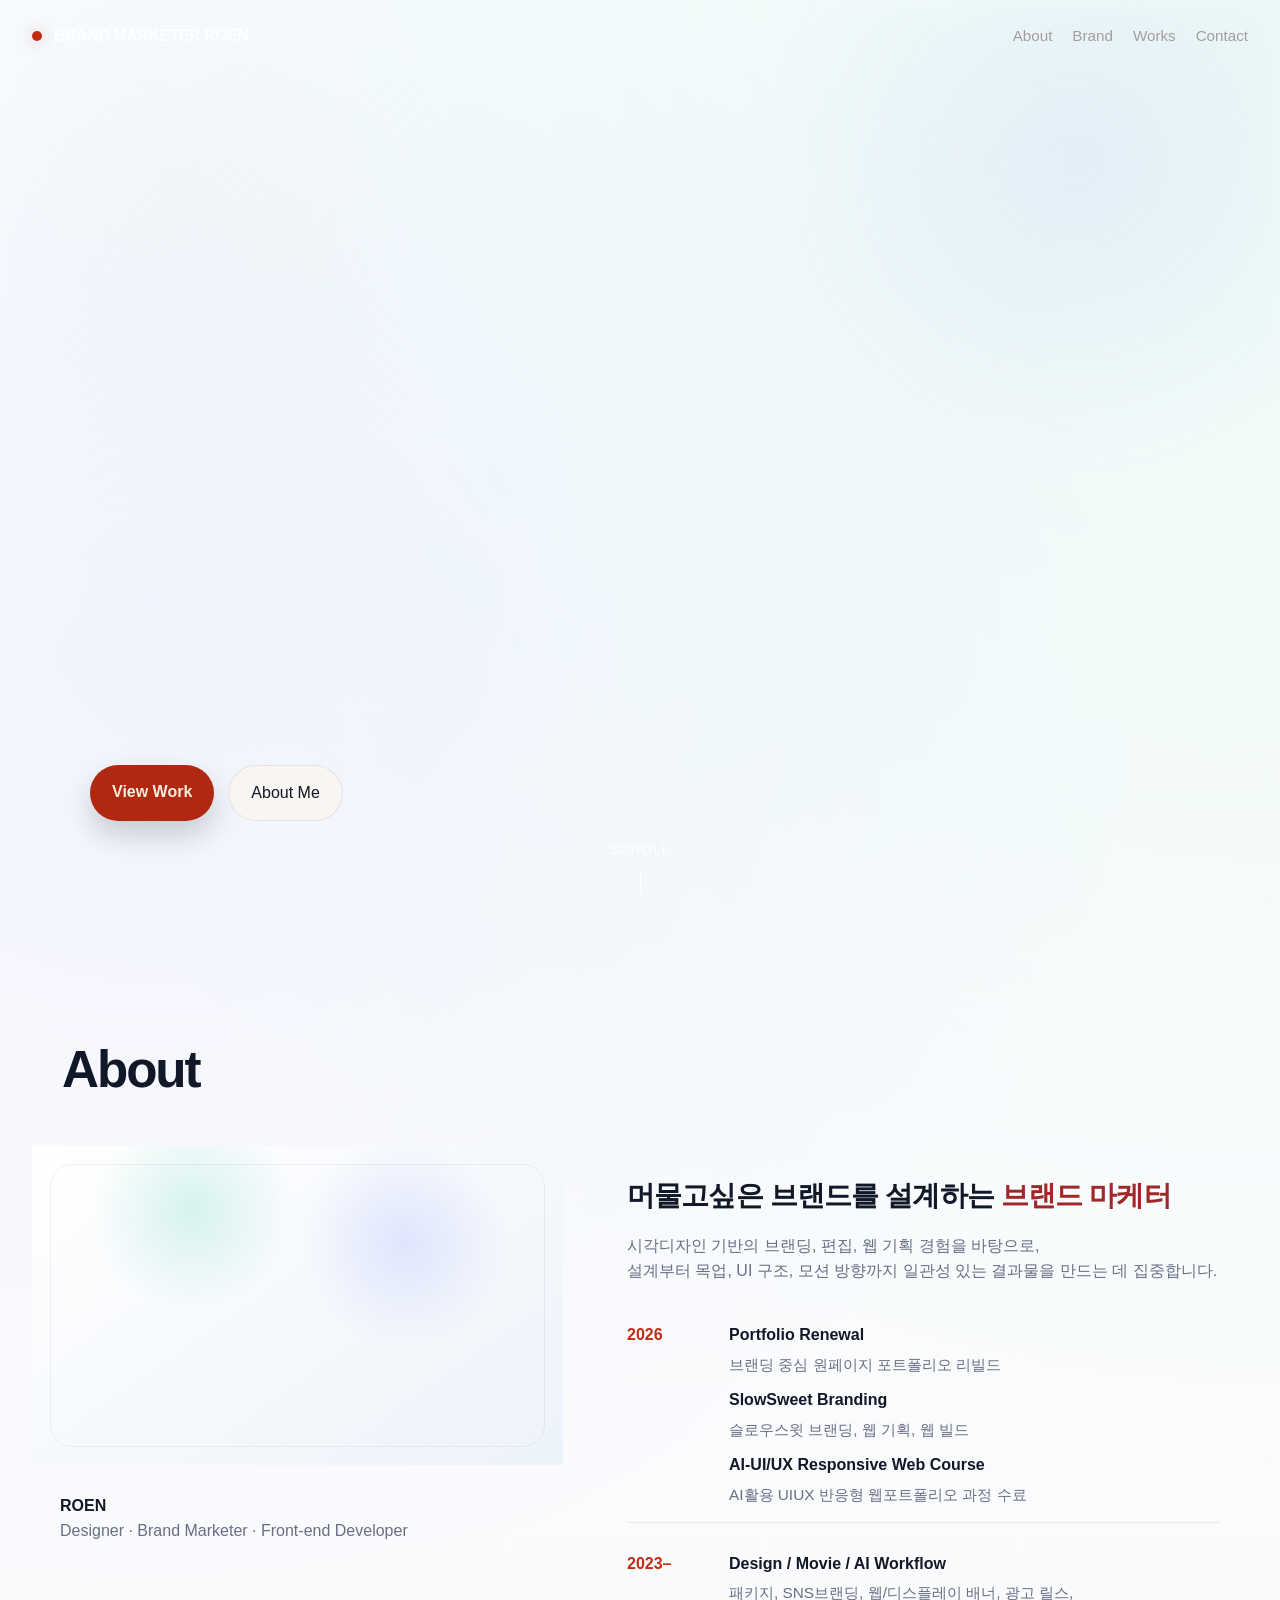
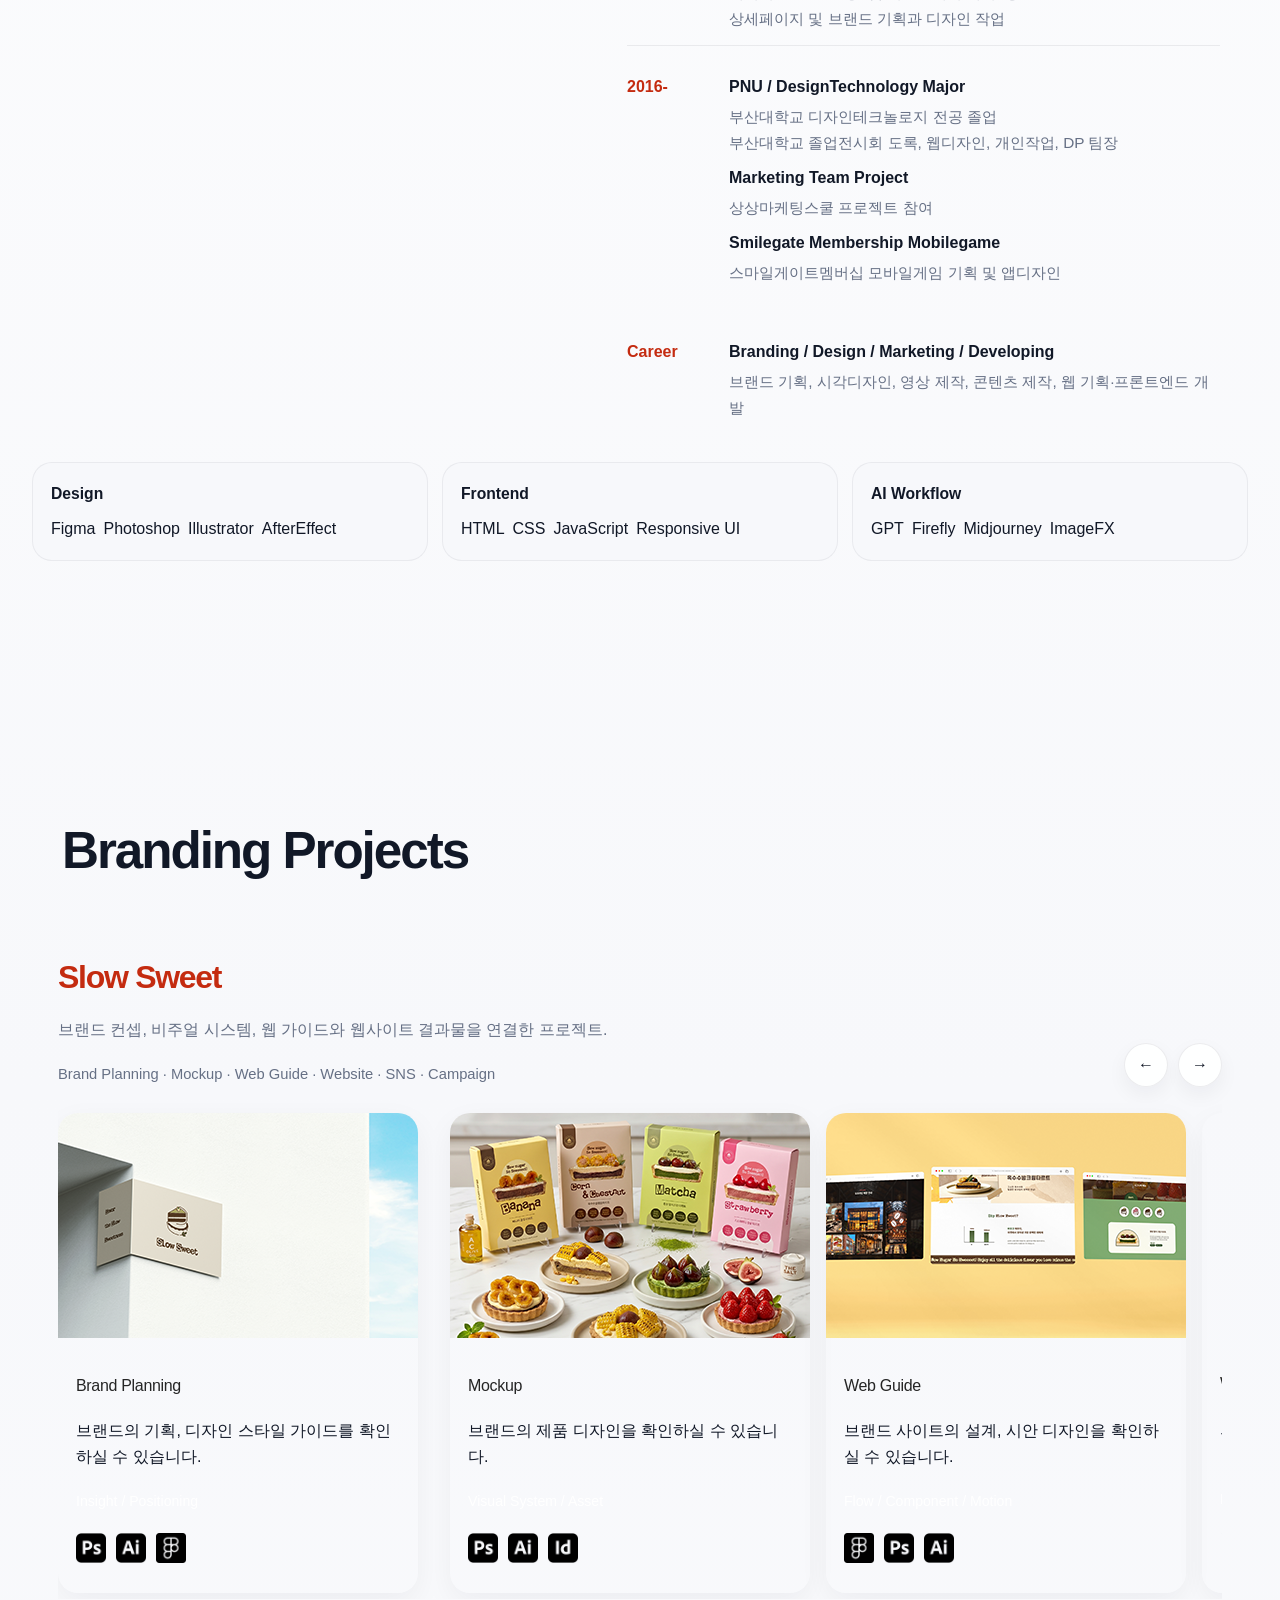
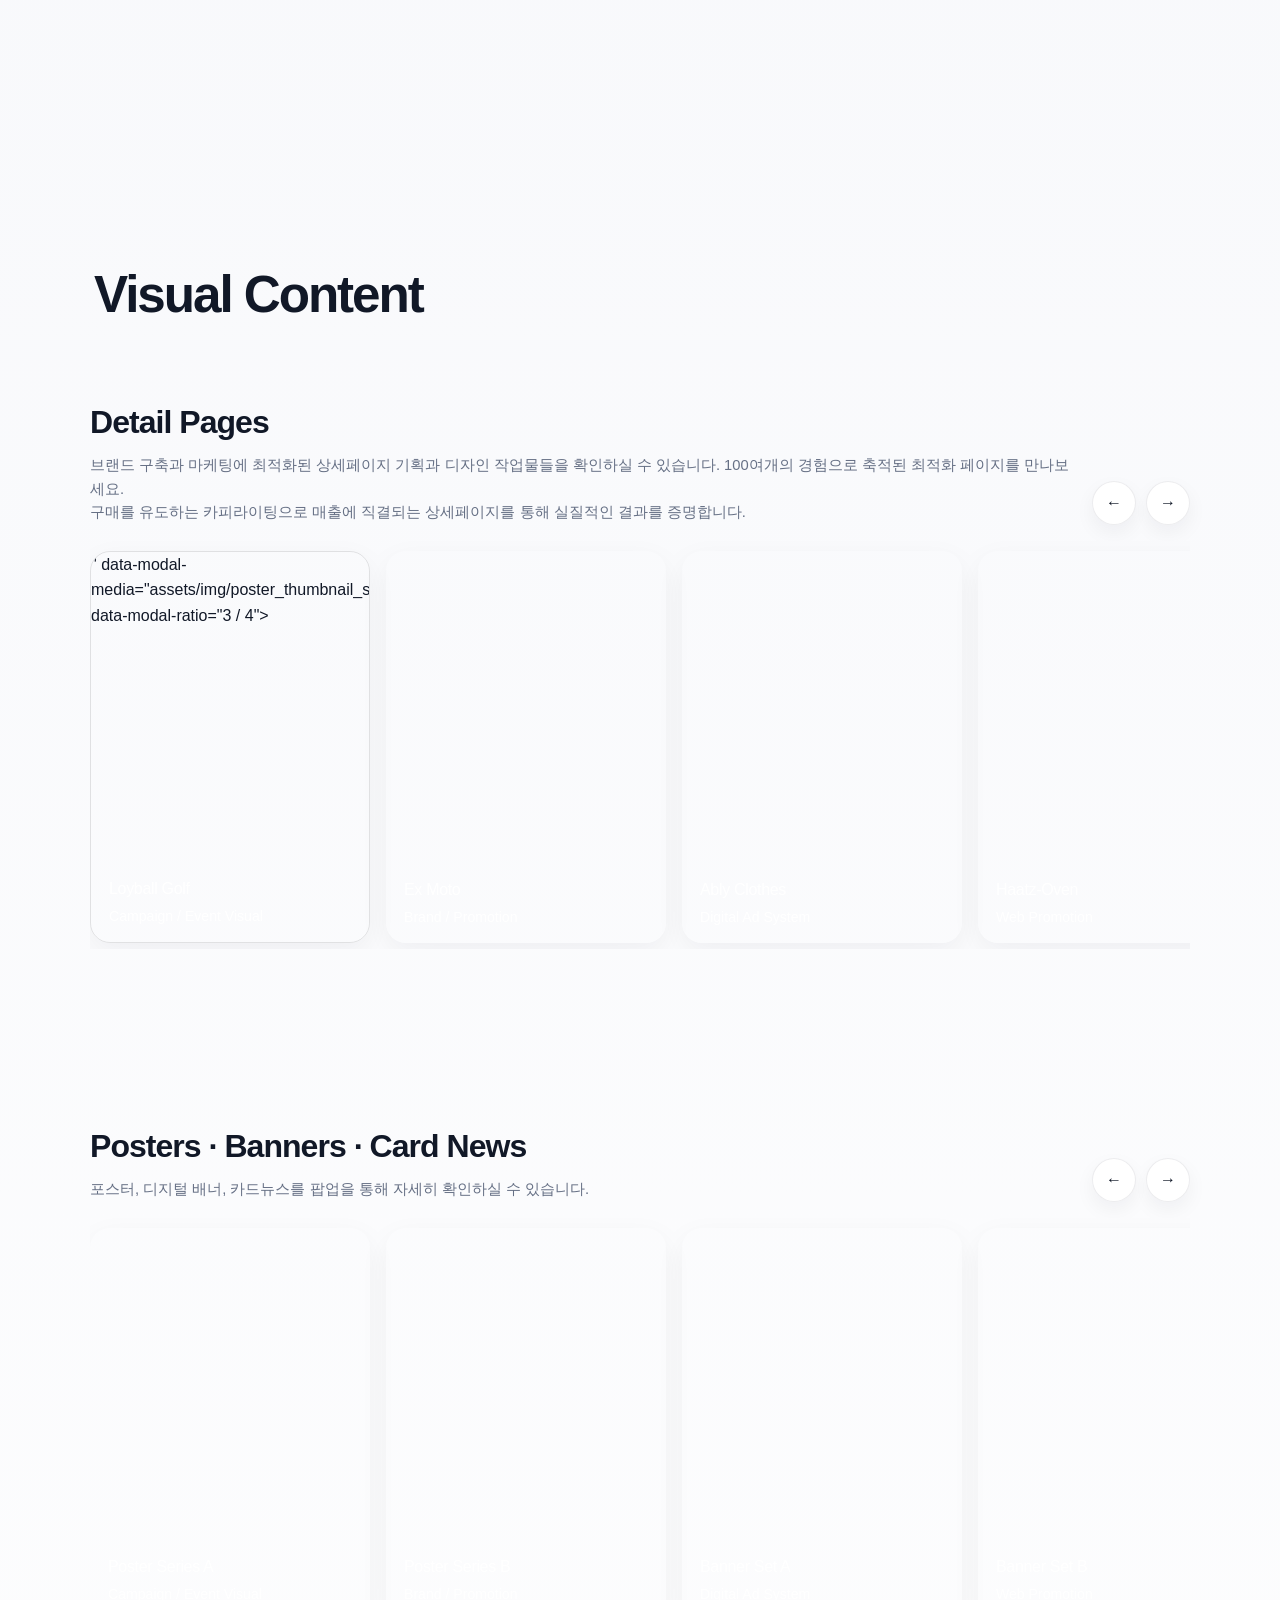
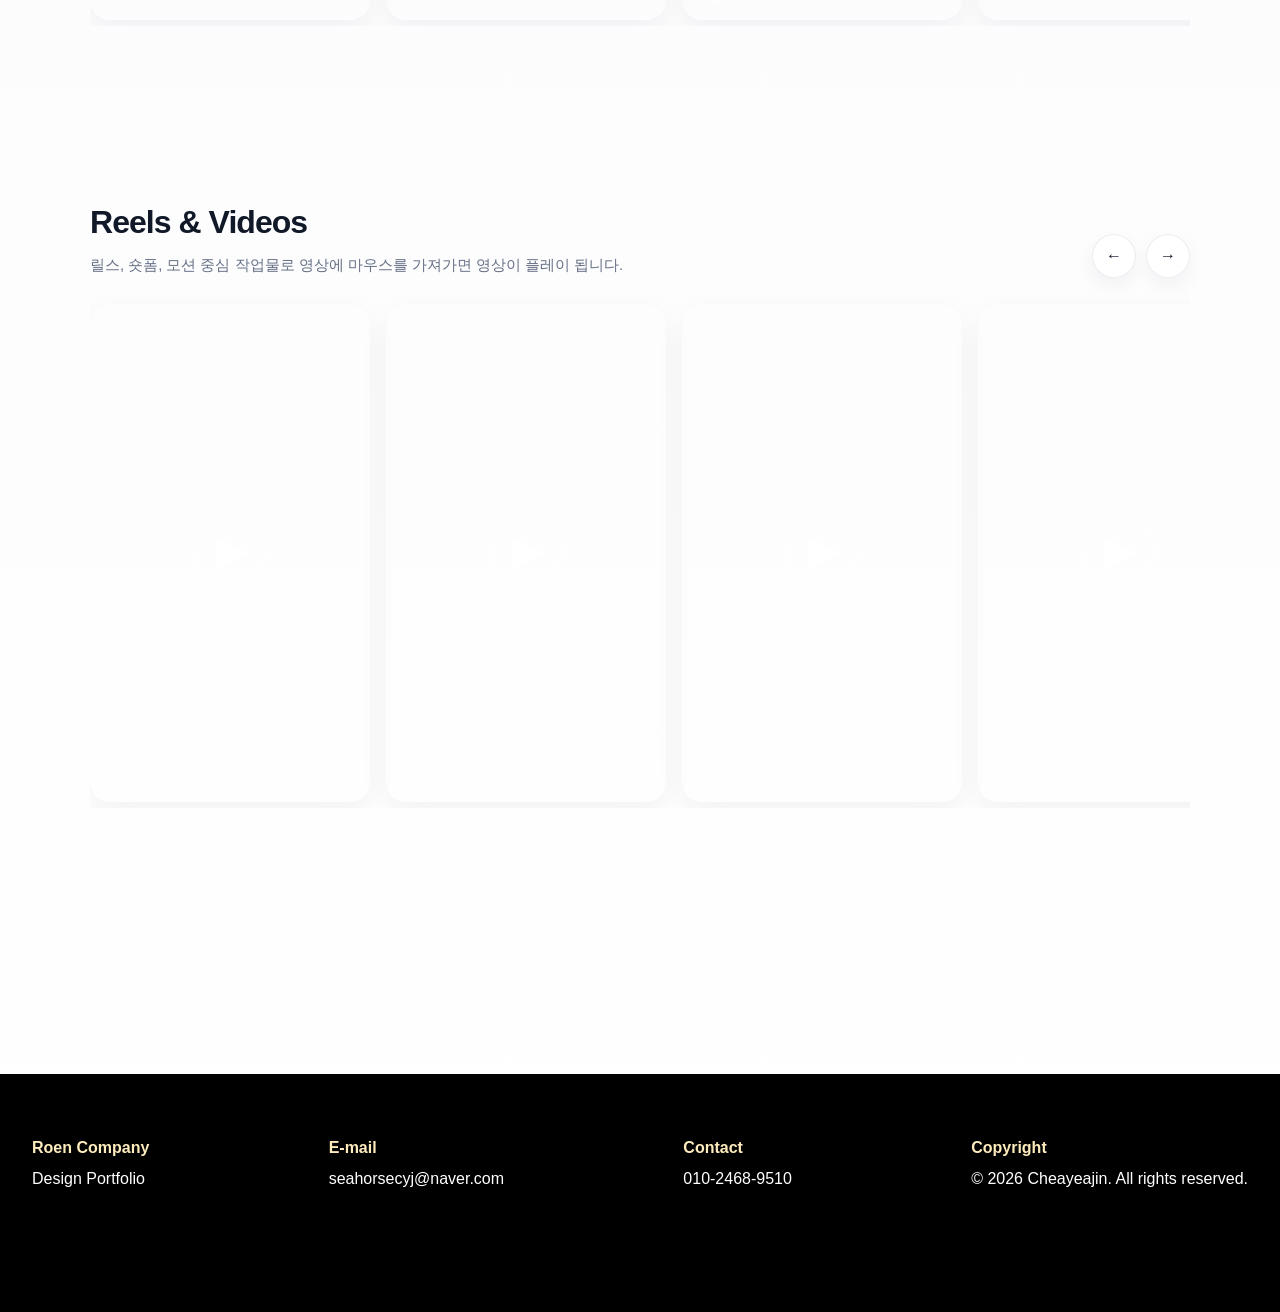
==== index.html @ f08c2832 "2" ====
<!DOCTYPE html>
<html lang="ko">

<head>
  <meta charset="UTF-8" />
  <meta name="viewport" content="width=device-width, initial-scale=1.0" />
  <title>Portfolio</title>
  <link rel="shortcut icon" href="assets/img/favicon.svg" type="image/x-icon">
  <link rel="stylesheet" href="assets/css/style.css">


</head>

<body>
  <header class="site-header" id="siteHeader">
    <nav class="nav">
      <a href="#hero" class="brand">BRAND MARKETER ROEN</a>
      <div class="nav-links">
        <a href="#about">About</a>
        <a href="#branding">Brand</a>
        <a href="#works">Works</a>
        <a href="#contact">Contact</a>
      </div>
    </nav>
  </header>

  <main>
    <section class="hero" id="hero">
      <video class="hero-video" autoplay muted loop playsinline preload="metadata">
        <source src="assets/video/Main_movie1.mp4 " type="video/mp4" />
      </video>
      <div class="hero-inner">
        <div class="hero-actions">
          <a class="btn btn-primary" href="#branding">View Work</a>
          <a class="btn btn-secondary" href="#about">About Me</a>
        </div>
      </div>

      <div class="scroll-indicator">Scroll</div>
    </section>

    <section class="section" id="about">
      <div class="container">
        <div class="section-head reveal reveal-scale">
          <div>
            <!-- <span class="eyebrow">이력과 기능을 함께 보여주는 소개 섹션</span> -->
            <h2>About</h2>
          </div>
          <!-- <p>
            단순한 자기소개가 아니라, 경력·작업 방향·도구 역량을 동시에 보여줄 수 있도록 설계한 영역입니다.
          </p> -->
        </div>

        <div class="about-grid">
          <article class="card profile-card reveal reveal-left">
            <div class="profile-media" style="background:
                radial-gradient(circle at 30% 20%, rgba(50,199,161,0.18), transparent 22%),
                radial-gradient(circle at 70% 30%, rgba(123,140,255,0.18), transparent 24%),
                linear-gradient(145deg, #ffffff 0%, #edf3fa 100%);
                position: relative; overflow: hidden;">
              <div style="position:absolute; inset:18px; border:1px solid rgba(17,24,39,0.06); border-radius:22px;">
                <video class="thumb-video" autoplay loop muted playsinline preload="metadata">
                  <source src="assets/video/profile.mp4" type="video/mp4" />
                </video>
              </div>
            </div>
            <div class="profile-body">
              <strong>ROEN</strong><br />
              <span style="color: var(--text-muted);">Designer · Brand Marketer · Front-end Developer</span>
            </div>
          </article>

          <article class="card about-body reveal reveal-right">
            <h3>머물고싶은 브랜드를 설계하는 <span class="red"> 브랜드 마케터</span></h3>
            <p>
              시각디자인 기반의 브랜딩, 편집, 웹 기획 경험을 바탕으로,<br>
              설계부터 목업, UI 구조, 모션 방향까지 일관성 있는 결과물을 만드는 데 집중합니다.
            </p>

            <div class="timeline">
              <div class="timeline-item">
                <div class="timeline-year">2026</div>
                <div class="timeline-role">
                  <strong>Portfolio Renewal</strong>
                  <span>브랜딩 중심 원페이지 포트폴리오 리빌드</span>
                  <div class="timeline-role1">
                    <strong>SlowSweet Branding</strong>
                    <span>슬로우스윗 브랜딩, 웹 기획, 웹 빌드</span>
                  </div>
                  <div class="timeline-role1">
                    <strong>AI-UI/UX Responsive Web Course</strong>
                    <span>AI활용 UIUX 반응형 웹포트폴리오 과정 수료</span>
                  </div>
                </div>

              </div>
              <div class="timeline-item">
                <div class="timeline-year">2023–</div>
                <div class="timeline-role">
                  <strong>Design / Movie / AI Workflow</strong>
                  <span>패키지, SNS브랜딩, 웹/디스플레이 배너, 광고 릴스,<br> 상세페이지 및 브랜드 기획과 디자인 작업</span>
                </div>
              </div>
              <div class="timeline-item">
                <div class="timeline-year">2016-</div>
                <div class="timeline-role">
                  <strong>PNU / DesignTechnology Major </strong>
                  <span>
                    부산대학교 디자인테크놀로지 전공 졸업<br>
                    부산대학교 졸업전시회 도록, 웹디자인, 개인작업, DP 팀장
                  </span>
                  <div class="timeline-role1">
                    <strong>Marketing Team Project</strong>
                    <span>상상마케팅스쿨 프로젝트 참여</span>
                  </div>
                  <div class="timeline-role1">
                    <strong>Smilegate Membership Mobilegame</strong>
                    <span>스마일게이트멤버십 모바일게임 기획 및 앱디자인</span>
                  </div>
                </div>
              </div>

            </div>
            <div class="timeline-item">
              <div class="timeline-year">Career</div>
              <div class="timeline-role">
                <strong>Branding / Design / Marketing / Developing</strong>
                <span>브랜드 기획, 시각디자인, 영상 제작, 콘텐츠 제작, 웹 기획·프론트엔드 개발 </span>
              </div>
            </div>
        </div>

        <div class="skills">
          <section class="skill-group">
            <h4>Design</h4>
            <div class="skill-tags">
              <span class="tag">Figma</span>
              <span class="tag">Photoshop</span>
              <span class="tag">Illustrator</span>
              <span class="tag">AfterEffect</span>
            </div>
          </section>
          <section class="skill-group">
            <h4>Frontend</h4>
            <div class="skill-tags">
              <span class="tag">HTML</span>
              <span class="tag">CSS</span>
              <span class="tag">JavaScript</span>
              <span class="tag">Responsive UI</span>
            </div>
          </section>
          <section class="skill-group">
            <h4>AI Workflow</h4>
            <div class="skill-tags">
              <span class="tag">GPT</span>
              <span class="tag">Firefly</span>
              <span class="tag">Midjourney</span>
              <span class="tag">ImageFX</span>
            </div>
          </section>
        </div>
        </article>
      </div>
      </div>
    </section>

    <section class="section" id="branding">
      <div class="container">
        <div class="section-head reveal reveal-scale">
          <div>
            <!-- <span class="eyebrow">브랜드별 한 줄 구성으로 세부 결과물을 미리 보기</span> -->
            <h2>Branding Projects</h2>
          </div>
          <!-- <p>
            각 브랜드마다 브랜드기획, 목업, 웹가이드, 웹사이트를 각각 별도 썸네일로 구성하고,
            한 줄 슬라이드 안에서 빠르게 훑어볼 수 있도록 재구성했습니다.
            <br>페이지 이동 후, 좀 더 자세한 작업 내용을 확인할 수 있습니다.
          </p> -->
        </div>

        <div class="brand-stack">
          <section class="card brand-row reveal reveal-scale">
            <div class="brand-info brand1_color">
              <!-- 브랜드별 색상  brand1_color-->

              <h3>Slow Sweet</h3>
              <p>
                브랜드 컨셉, 비주얼 시스템, 웹 가이드와 웹사이트 결과물을 연결한 프로젝트.
              </p>
              <!-- <div class="brand-meta">
                <span class="tag"><a href="#" target="_blank">Identity</a></span>
                <span class="tag"><a href="#" target="_blank">Design BX</a></span>
                <span class="tag"><a href="#" target="_blank">Web Guide</a></span>
                <span class="tag point-color"><a href="#" target="_blank">Web Site</a></span>
                <span class="tag"><a href="#" target="_blank">Video Guide</a></span>
                <span class="tag"><a href="#" target="_blank">App</a></span>
              </div> -->
            </div>

            <div>
              <div class="brand-slider-head">
                <span class="brand-slider-title">Brand Planning · Mockup · Web Guide · Website · SNS · Campaign</span>
                <div class="slider-controls">
                  <button class="slider-btn" type="button" data-slider-prev="brandTrack01">←</button>
                  <button class="slider-btn" type="button" data-slider-next="brandTrack01">→</button>
                </div>
              </div>
              <div class="brand-track slider-track" id="brandTrack01">
                <article class="thumb-card brand-thumb">
                  <a href="./brand_plan.html" target="_blank">
                    <img class="thumb-video" muted loop playsinline preload="metadata">
                    <img src="./assets/img/BrandPlanning.png" type="video/mp4" />
                    </img>

                    <!-- <a href="#" target="_blank">
                    <img src="assets/img/brand_thumbnail_sample.jpg" alt="brand">
                  </a> -->
                    <div class="thumb-overlay">
                      <strong>Brand Planning</strong>
                      <p class="thumb-explanation">브랜드의 기획, 디자인 스타일 가이드를 확인하실 수 있습니다.</p>
                      <span>Insight / Positioning</span>
                      <p class="skills-icon">
                        <img src="assets/img/photoshop.png" alt="icon">
                        <img src="assets/img/illustrator.png" alt="icon">
                        <img src="assets/img/figma.png" alt="icon">
                      </p>
                    </div>
                </article>
                </a>
                <article class="thumb-card brand-thumb">
                  <!-- <video class="thumb-video" autoplay muted loop playsinline><source src="assets/brand-02-mockup.mp4" type="video/mp4" /></video> -->
                  <a href="./Mockup.html" target="_blank">
                    <img src="./assets/img/MOCKUP.png" alt="brand">
                    <div class="thumb-overlay">
                      <strong>Mockup</strong>
                      <p class="thumb-explanation">브랜드의 제품 디자인을 확인하실 수 있습니다.</p>
                      <span>Visual System / Asset</span>
                      <p class="skills-icon">
                        <img src="assets/img/photoshop.png" alt="icon">
                        <img src="assets/img/illustrator.png" alt="icon">
                        <img src="assets/img/indesign.png" alt="icon">
                      </p>
                    </div>
                  </a>
                </article>

                <article class="thumb-card brand-thumb">
                  <a href="./WebGuide.html" target="_blank">
                    <img src="./assets/img/WebGuide.png" alt="brand">
                    <div class="thumb-overlay">
                      <strong>Web Guide</strong>
                      <p class="thumb-explanation">브랜드 사이트의 설계, 시안 디자인을 확인하실 수 있습니다.</p>
                      <span>Flow / Component / Motion</span>
                      <p class="skills-icon">
                        <img src="assets/img/figma.png" alt="icon">
                        <img src="assets/img/photoshop.png" alt="icon">
                        <img src="assets/img/illustrator.png" alt="icon">
                      </p>
                    </div>
                  </a>
                </article>

                <article class="thumb-card brand-thumb">
                  <!-- <video class="thumb-video" autoplay muted loop playsinline><source src="assets/brand-02-site.mp4" type="video/mp4" /></video> -->
                  <a href="https://designs-1.github.io/SlowSweet/" target="_blank">
                    <video class="Website-video" autoplay muted loop playsinline preload="metadata">
                      <source src="assets/video/Website.mp4" />
                    </video>
                    <div class="thumb-overlay">
                      <strong>Website</strong>
                      <p class="thumb-explanation">브랜드 웹사이트를 확인하실 수 있습니다.</p>
                      <span>Live Result / Motion UI</span>
                      <p class="skills-icon">
                        <img src="assets/img/html_icon.png" alt="icon">
                        <img src="assets/img/vs_code.png" alt="icon">
                      </p>
                    </div>
                    <div class="thumb-overlay"><strong></strong><span></span></div>
                  </a>
                </article>

                <article class="thumb-card brand-thumb">
                  <a href="./Editorial.html" target="_blank">
                    <img src="./assets/img/Poster_2.png" alt="brand">
                    <div class="thumb-overlay">
                      <strong>Editorial</strong>
                      <p class="thumb-explanation">브랜드를 확인하실 수 있습니다.</p>
                      <span>Layout / Print / Digital</span>
                      <p class="skills-icon">
                        <img src="assets/img/html_icon.png" alt="icon">
                        <img src="assets/img/vs_code.png" alt="icon">
                      </p>
                    </div>
                  </a>
                </article>

                <article class="thumb-card brand-thumb">
                  <!-- <video class="thumb-video" autoplay muted loop playsinline><source src="assets/brand-02-display.mp4" type="video/mp4" /></video> -->
                  <a href="./Display.html" target="_blank">
                    <img src="./assets/img/Display.png" alt="brand">
                    <div class="thumb-overlay">
                      <strong>Display</strong>
                      <p class="thumb-explanation">브랜드 샵 이미지를 확인하실 수 있습니다.</p>
                      <span>Banner / Campaign / Motion</span>
                      <p class="skills-icon">
                        <img src="assets/img/html_icon.png" alt="icon">
                        <img src="assets/img/vs_code.png" alt="icon">
                      </p>
                    </div>
                  </a>
                </article>
              </div>
            </div>
          </section>

          <!--2번 프로젝트 추가시 여기에 추가(1번 section태그 싹다 복사해서 붙여
         )-->

          <section class="section" id="works">
            <div class="container">
              <div class="section-head reveal reveal-scale">
                <div>
                  <!-- <span class="eyebrow">포스터, 배너, 카드뉴스, 릴스·영상 작업을 구성/span> -->
                  <h2>Visual Content</h2>
                </div>
                <!-- <p>
            정지형 비주얼 작업은 한 줄 안에서 함께 보여주고, 영상 작업은 별도 행으로 분리해 흐름이 자연스럽도록 정리했습니다.
          </p> -->
              </div>

              <!--상세페이지 섹션-->
              <div class="works-stack">
                <section class="card work-row reveal reveal-scale">
                  <div class="work-row-head">
                    <div>
                      <h3>Detail Pages</h3>
                      <p>브랜드 구축과 마케팅에 최적화된 상세페이지 기획과 디자인 작업물들을 확인하실 수 있습니다. 100여개의 경험으로 축적된 최적화 페이지를 만나보세요.<br>
                        구매를 유도하는 카피라이팅으로 매출에 직결되는 상세페이지를 통해 실질적인 결과를 증명합니다.</p>
                    </div>
                    <div class="slider-controls">
                      <button class="slider-btn" type="button" data-slider-prev="visualTrack">←</button>
                      <button class="slider-btn" type="button" data-slider-next="visualTrack">→</button>
                    </div>
                  </div>
                  <div class="thumb-track slider-track" id="visualTrack">
                    <!-- Detail pages 눌렀을 때 나오는 파일을 위해서 thum-card 옆에 modal 은 지우고 아래에 a 달아서 링크 넣어주기.
                     data-modal-media="assets/img/원하는파일.jpg" 로 직접 지정 -->
                    <!-- 카드별 모달 비율은 data-modal-ratio="가로 / 세로" 형식으로 지정: 예) 1200 / 628, 1 / 1, 9 / 16, 1080 / 1350 -->

                    <!--1. 로이볼골프-->
                    <article class="poster-thumb thumb-card" data-modal-type="poster" data-modal-label="Poster Project"
                      data-modal-title="Poster Series A"
                      data-modal-description="이벤트 홍보용 포스터 시리즈입니다. 타이포그래피와 무드 중심의 키비주얼 작업입니다."
                      data-modal-role="Poster Design" data-modal-tools="Photoshop, Illustrator"
                      data-modal-summary="전시/행사 성격의 키비주얼 포스터 시리즈입니다. 메인 타이포와 무드 중심 그래픽으로 메시지를 압축해 전달합니다."
                      data-modal-meta1-label="Format" data-modal-meta1-value="A2 Poster / Digital Adaptation"
                      data-modal-meta2-label="Client" data-modal-meta2-value="Brand Campaign"
                      data-modal-meta3-label="Year" data-modal-meta3-value="2026" data-modal-meta4-label="Concept"
                      data-modal-meta4-value="Bold Type / Minimal Mood"
                      data-modal-tags="Typography, Campaign, Key Visual" data-modal-note-title="Editable Note"
                      data-modal-note="이 영역은 포스터 전용 메모 박스입니다. 전시 개요, 인쇄 사양, 제작 포인트 등으로 자유롭게 수정하면 됩니다."
                      data-modal-video="Poster motion teaser area" data-modal-link="https://example.com"
                      style="border: 1px solid rgba(0, 0, 0, 0.1);" width="800" height="450" allowfullscreen>"
                      data-modal-media="assets/img/poster_thumbnail_sample.jpg" data-modal-ratio="3 / 4">
                      <a
                        href="https://www.figma.com/proto/vjuyHZKPItFvxMYXF8CarX/%EC%83%81%EC%84%B8%ED%8E%98%EC%9D%B4%EC%A7%80?node-id=1-2"><video
                          class="thumb-video" muted loop playsinline preload="metadata">
                          <source src="#" type="video/mp4" />
                        </video>
                        <div class="thumb-overlay"><strong>Loyball Golf</strong><span>Campaign / Event Visual</span>
                        </div>
                      </a>
                    </article>

                    <!--2. 엑스모토 오토바이-->
                    <article class="poster-thumb thumb-card" data-modal-type="poster" data-modal-label="Poster"
                      data-modal-title="Poster Series B" data-modal-description="브랜드 포스터 시리즈입니다."
                      data-modal-role="Poster Design" data-modal-tools="Photoshop"
                      data-modal-summary="브랜드 무드를 중심으로 전개한 포스터 시리즈입니다." data-modal-meta1-label="Format"
                      data-modal-meta1-value="B1 / SNS Poster" data-modal-meta2-label="Client"
                      data-modal-meta2-value="Brand Promotion" data-modal-meta3-label="Year"
                      data-modal-meta3-value="2026" data-modal-meta4-label="Concept"
                      data-modal-meta4-value="Graphic Mood" data-modal-tags="Poster, Branding"
                      data-modal-note-title="Editable Note" data-modal-note="포스터 프로젝트 설명을 여기서 직접 바꿀 수 있습니다."
                      data-modal-video="Poster preview" data-modal-link="https://example.com"
                      data-modal-media="assets/img/poster_thumbnail_sample.jpg" data-modal-ratio="5 / 7">
                      <a
                        href="https://www.figma.com/proto/G56Epoag5ID578CQB0kF13/%EC%83%81%EC%84%B8%ED%8E%98%EC%9D%B4%EC%A7%80-2-%EC%98%A4%ED%86%A0%EB%B0%94%EC%9D%B4?node-id=0-1">
                        <video class="thumb-video" muted loop playsinline preload="metadata">
                          <source src="assets/video/poster.mp4" type="video/mp4" />
                        </video>
                        <div class="thumb-overlay"><strong>Ex Moto</strong><span>Brand / Promotion</span></div>
                      </a>
                    </article>

                    <!--3. 에이블리-->
                    <article class="ad-thumb thumb-card" data-modal-type="banner" data-modal-label="Banner Project"
                      data-modal-title="Banner Set A" data-modal-description="디지털 배너 광고 세트입니다."
                      data-modal-role="Banner Design" data-modal-tools="Photoshop, Figma"
                      data-modal-summary="퍼포먼스 배너와 SNS용 변형 소재를 함께 설계한 배너 세트입니다." data-modal-meta1-label="Platform"
                      data-modal-meta1-value="Meta / Web / App" data-modal-meta2-label="Campaign"
                      data-modal-meta2-value="Seasonal Promotion" data-modal-meta3-label="Size"
                      data-modal-meta3-value="1080x1080 / 1200x628" data-modal-meta4-label="Placement"
                      data-modal-meta4-value="Feed / Display / Landing" data-modal-tags="Banner, Performance, SNS"
                      data-modal-note-title="Editable Note"
                      data-modal-note="배너는 플랫폼, 사이즈, CTA 방향 등을 이 박스에서 자유롭게 수정하면 됩니다."
                      data-modal-video="Banner motion preview" data-modal-link="https://example.com"
                      data-modal-media="assets/img/banner_sample.jpeg" data-modal-ratio="1200 / 628">
                      <a
                        href="https://www.figma.com/proto/RBIJyDKfJAw91U7DaeHCvj/3_Ably?node-id=15-8&p=f&viewport=582%2C28%2C0.71&t=ErKFNP7NJBtQKOSu-1&scaling=scale-down&content-scaling=fixed&page-id=0%3A1">
                        <video class="thumb-video" muted loop playsinline preload="metadata">
                          <source src="assets/video/ad_sample_01.mp4" type="video/mp4" />
                        </video>
                        <div class="thumb-overlay"><strong>Ably Clothes</strong><span>Digital Ad System</span></div>
                      </a>
                    </article>

                    <!--4. 하츠 오븐-->
                    <article class="ad-thumb thumb-card" data-modal-type="banner" data-modal-label="Banner"
                      data-modal-title="Banner Set B" data-modal-description="프로모션 웹 배너 세트입니다."
                      data-modal-role="Banner Design" data-modal-tools="Photoshop"
                      data-modal-summary="웹 프로모션 메인/서브 배너 세트입니다." data-modal-meta1-label="Platform"
                      data-modal-meta1-value="Website" data-modal-meta2-label="Campaign"
                      data-modal-meta2-value="Promotion" data-modal-meta3-label="Size"
                      data-modal-meta3-value="PC / Mobile Responsive" data-modal-meta4-label="Placement"
                      data-modal-meta4-value="Hero / Mid Banner" data-modal-tags="Banner, Web"
                      data-modal-note-title="Editable Note" data-modal-note="배너 프로젝트 설명을 이 텍스트로 바꾸면 됩니다."
                      data-modal-video="Banner motion preview" data-modal-link="https://example.com"
                      data-modal-media="assets/img/banner_sample.jpeg">
                      <a
                        href="https://www.figma.com/proto/GslJfFO9BJIb4IiKZAsXtV/4_Haatz-Oven?node-id=15-20&p=f&viewport=398%2C108%2C0.12&t=ssvfIEX2uSfycmbj-1&scaling=scale-down&content-scaling=fixed&page-id=0%3A1">
                        <video class="thumb-video" muted loop playsinline preload="metadata">
                          <source src="assets/video/ad_sample_01.mp4" type="video/mp4" />
                        </video>
                        <div class="thumb-overlay"><strong>Haatz-Oven</strong><span>Web Promotion</span></div>
                      </a>
                    </article>

                    <!--5. 엘가 더솥-->
                    <article class="cardnews-thumb thumb-card" data-modal-type="cardnews"
                      data-modal-label="Card News Project" data-modal-title="Card News Series A"
                      data-modal-description="브랜드 메시지를 카드뉴스 형식으로 재구성한 시리즈입니다. 모달에서 여러 장의 카드뉴스를 순서대로 확인할 수 있습니다."
                      data-modal-role="Card News Design" data-modal-tools="Photoshop, Illustrator"
                      data-modal-summary="인스타그램 캐러셀 형식의 카드뉴스입니다. 첫 장에서 주제를 제시하고 뒤로 갈수록 정보 흐름이 이어지도록 구성했습니다."
                      data-modal-meta1-label="Topic" data-modal-meta1-value="Brand Story" data-modal-meta2-label="Pages"
                      data-modal-meta2-value="7 Pages" data-modal-meta3-label="Flow"
                      data-modal-meta3-value="Cover → Info → CTA" data-modal-meta4-label="Style"
                      data-modal-meta4-value="Editorial Carousel" data-modal-tags="Card News, Carousel, Storytelling"
                      data-modal-note-title="Editable Note"
                      data-modal-note="카드뉴스는 페이지 흐름, 표지 방향, 정보 구성 방식 등을 이 박스에서 자유롭게 수정할 수 있습니다."
                      data-modal-video="Card news preview" data-modal-link="https://example.com"
                      data-modal-images="assets/img/CardNews1.png|assets/img/CardNews2.png|assets/img/CardNews3.png|assets/img/CardNews4.png|assets/img/CardNews5.png|assets/img/CardNews6.png|assets/img/CardNews7.png"
                      data-modal-ratio="4 / 5">
                      <a
                        href="https://www.figma.com/proto/gfDtsfgEV8Xz2Q3scVBUan/5_ElgaThesot?page-id=0%3A1&node-id=22-66&p=f&viewport=-2657%2C75%2C1&t=4yIGodT1DbyPgBKh-1&scaling=scale-down&content-scaling=fixed">
                        <div class="thumb-image">
                          <img src="assets/img/CardNews1.png" alt="card news">
                        </div>
                      </a>
                      <div class="thumb-overlay"><strong>Elga-Thesot</strong><span>Brand Story / Slide
                          Deck</span>
                      </div>
                    </article>

                    <!--6. 트레비-->
                    <article class="cardnews-thumb thumb-card" data-modal-type="cardnews" data-modal-label="Card News"
                      data-modal-title="Card News Series B" data-modal-description="프로모션 콘텐츠를 정보형 카드뉴스로 정리한 작업입니다."
                      data-modal-role="Card News Design" data-modal-tools="Photoshop, Figma"
                      data-modal-summary="정보 전달 중심의 프로모션 카드뉴스입니다." data-modal-meta1-label="Topic"
                      data-modal-meta1-value="Promotion" data-modal-meta2-label="Pages" data-modal-meta2-value="7 Pages"
                      data-modal-meta3-label="Flow" data-modal-meta3-value="Intro → Detail → CTA"
                      data-modal-meta4-label="Style" data-modal-meta4-value="Clean Info Layout"
                      data-modal-tags="Promotion, Information" data-modal-note-title="Editable Note"
                      data-modal-note="카드뉴스 프로젝트용 자유 메모 영역입니다." data-modal-video="Card news preview"
                      data-modal-link="https://example.com"
                      data-modal-images="assets/img/CardNews1.png|assets/img/CardNews2.png|assets/img/CardNews3.png|assets/img/CardNews4.png|assets/img/CardNews5.png|assets/img/CardNews6.png|assets/img/CardNews7.png">
                      <a
                        href="https://www.figma.com/proto/ThTbuwARPwNSW22omQx7nr/6_Trevi?node-id=15-8&p=f&viewport=598%2C-23%2C0.1&t=wX8tMLkVazV0q1BR-1&scaling=scale-down&content-scaling=fixed&page-id=0%3A1">
                        <div class="thumb-image">
                          <img src="assets/img/CardNews1.png" alt="card news">
                        </div>
                      </a>
                      <div class="thumb-overlay"><strong>Card News Series B</strong><span>Promotion / Information</span>
                      </div>
                    </article>

                    <!--7. IH 프라이팬-->
                    <article class="cardnews-thumb thumb-card" data-modal-type="cardnews" data-modal-label="Card News"
                      data-modal-title="Card News Series B" data-modal-description="프로모션 콘텐츠를 정보형 카드뉴스로 정리한 작업입니다."
                      data-modal-role="Card News Design" data-modal-tools="Photoshop, Figma"
                      data-modal-summary="정보 전달 중심의 프로모션 카드뉴스입니다." data-modal-meta1-label="Topic"
                      data-modal-meta1-value="Promotion" data-modal-meta2-label="Pages" data-modal-meta2-value="7 Pages"
                      data-modal-meta3-label="Flow" data-modal-meta3-value="Intro → Detail → CTA"
                      data-modal-meta4-label="Style" data-modal-meta4-value="Clean Info Layout"
                      data-modal-tags="Promotion, Information" data-modal-note-title="Editable Note"
                      data-modal-note="카드뉴스 프로젝트용 자유 메모 영역입니다." data-modal-video="Card news preview"
                      data-modal-link="https://example.com"
                      data-modal-images="assets/img/CardNews1.png|assets/img/CardNews2.png|assets/img/CardNews3.png|assets/img/CardNews4.png|assets/img/CardNews5.png|assets/img/CardNews6.png|assets/img/CardNews7.png">
                      <a
                        href="https://www.figma.com/proto/YPNxfaLx7YalJ61UwgjaDc/7_IH-Frypanset?node-id=15-26&p=f&viewport=-388%2C329%2C0.5&t=r3TPTYRXDmZruToL-1&scaling=scale-down&content-scaling=fixed&page-id=0%3A1">
                        <div class="thumb-image">
                          <img src="assets/img/CardNews1.png" alt="card news">
                        </div>
                      </a>
                      <div class="thumb-overlay"><strong>Card News Series B</strong><span>Promotion / Information</span>
                      </div>
                    </article>

                     <!--8. IH 프라이팬-->
                    <article class="cardnews-thumb thumb-card" data-modal-type="cardnews" data-modal-label="Card News"
                      data-modal-title="Card News Series B" data-modal-description="프로모션 콘텐츠를 정보형 카드뉴스로 정리한 작업입니다."
                      data-modal-role="Card News Design" data-modal-tools="Photoshop, Figma"
                      data-modal-summary="정보 전달 중심의 프로모션 카드뉴스입니다." data-modal-meta1-label="Topic"
                      data-modal-meta1-value="Promotion" data-modal-meta2-label="Pages" data-modal-meta2-value="7 Pages"
                      data-modal-meta3-label="Flow" data-modal-meta3-value="Intro → Detail → CTA"
                      data-modal-meta4-label="Style" data-modal-meta4-value="Clean Info Layout"
                      data-modal-tags="Promotion, Information" data-modal-note-title="Editable Note"
                      data-modal-note="카드뉴스 프로젝트용 자유 메모 영역입니다." data-modal-video="Card news preview"
                      data-modal-link="https://example.com"
                      data-modal-images="assets/img/CardNews1.png|assets/img/CardNews2.png|assets/img/CardNews3.png|assets/img/CardNews4.png|assets/img/CardNews5.png|assets/img/CardNews6.png|assets/img/CardNews7.png">
                      <a
                        href="https://www.figma.com/proto/YPNxfaLx7YalJ61UwgjaDc/7_IH-Frypanset?node-id=15-26&p=f&viewport=-388%2C329%2C0.5&t=r3TPTYRXDmZruToL-1&scaling=scale-down&content-scaling=fixed&page-id=0%3A1" target="_blank">
                        <div class="thumb-image">
                          <img src="assets/img/CardNews1.png" alt="card news">
                        </div>
                      </a>
                      <div class="thumb-overlay"><strong>Card News Series B</strong><span>Promotion / Information</span>
                      </div>
                    </article>




                   
                  </div>
                </section>


                <!--포스터, 배너, 카드뉴스 섹션-->
                <div class="works-stack">
                  <section class="card work-row reveal reveal-scale">
                    <div class="work-row-head">
                      <div>
                        <h3>Posters · Banners · Card News</h3>
                        <p>포스터, 디지털 배너, 카드뉴스를 팝업을 통해 자세히 확인하실 수 있습니다.</p>
                      </div>
                      <div class="slider-controls">
                        <button class="slider-btn" type="button" data-slider-prev="visualTrack">←</button>
                        <button class="slider-btn" type="button" data-slider-next="visualTrack">→</button>
                      </div>
                    </div>
                    <div class="thumb-track slider-track" id="visualTrack">
                      <!-- poster / banner / cardnews / reels 모달 전용 큰 이미지는 data-modal-media="assets/img/원하는파일.jpg" 로 직접 지정 -->
                      <!-- 카드별 모달 비율은 data-modal-ratio="가로 / 세로" 형식으로 지정: 예) 1200 / 628, 1 / 1, 9 / 16, 1080 / 1350 -->
                      <article class="poster-thumb thumb-card modal-card" data-modal-type="poster"
                        data-modal-label="Poster Project" data-modal-title="Poster Series A"
                        data-modal-description="이벤트 홍보용 포스터 시리즈입니다. 타이포그래피와 무드 중심의 키비주얼 작업입니다."
                        data-modal-role="Poster Design" data-modal-tools="Photoshop, Illustrator"
                        data-modal-summary="전시/행사 성격의 키비주얼 포스터 시리즈입니다. 메인 타이포와 무드 중심 그래픽으로 메시지를 압축해 전달합니다."
                        data-modal-meta1-label="Format" data-modal-meta1-value="A2 Poster / Digital Adaptation"
                        data-modal-meta2-label="Client" data-modal-meta2-value="Brand Campaign"
                        data-modal-meta3-label="Year" data-modal-meta3-value="2026" data-modal-meta4-label="Concept"
                        data-modal-meta4-value="Bold Type / Minimal Mood"
                        data-modal-tags="Typography, Campaign, Key Visual" data-modal-note-title="Editable Note"
                        data-modal-note="이 영역은 포스터 전용 메모 박스입니다. 전시 개요, 인쇄 사양, 제작 포인트 등으로 자유롭게 수정하면 됩니다."
                        data-modal-video="Poster motion teaser area" data-modal-link="https://example.com"
                        data-modal-media="assets/img/poster_thumbnail_sample.jpg" data-modal-ratio="3 / 4">
                        <video class="thumb-video" muted loop playsinline preload="metadata">
                          <source src="assets/video/poster.mp4" type="video/mp4" />
                        </video>
                        <div class="thumb-overlay"><strong>Poster Series A</strong><span>Campaign / Event Visual</span>
                        </div>
                      </article>

                      <article class="poster-thumb thumb-card modal-card" data-modal-type="poster"
                        data-modal-label="Poster" data-modal-title="Poster Series B"
                        data-modal-description="브랜드 포스터 시리즈입니다." data-modal-role="Poster Design"
                        data-modal-tools="Photoshop" data-modal-summary="브랜드 무드를 중심으로 전개한 포스터 시리즈입니다."
                        data-modal-meta1-label="Format" data-modal-meta1-value="B1 / SNS Poster"
                        data-modal-meta2-label="Client" data-modal-meta2-value="Brand Promotion"
                        data-modal-meta3-label="Year" data-modal-meta3-value="2026" data-modal-meta4-label="Concept"
                        data-modal-meta4-value="Graphic Mood" data-modal-tags="Poster, Branding"
                        data-modal-note-title="Editable Note" data-modal-note="포스터 프로젝트 설명을 여기서 직접 바꿀 수 있습니다."
                        data-modal-video="Poster preview" data-modal-link="https://example.com"
                        data-modal-media="assets/img/poster_thumbnail_sample.jpg" data-modal-ratio="5 / 7">
                        <video class="thumb-video" muted loop playsinline preload="metadata">
                          <source src="assets/video/poster.mp4" type="video/mp4" />
                        </video>
                        <div class="thumb-overlay"><strong>Poster Series B</strong><span>Brand / Promotion</span></div>
                      </article>

                      <article class="ad-thumb thumb-card modal-card" data-modal-type="banner"
                        data-modal-label="Banner Project" data-modal-title="Banner Set A"
                        data-modal-description="디지털 배너 광고 세트입니다." data-modal-role="Banner Design"
                        data-modal-tools="Photoshop, Figma" data-modal-summary="퍼포먼스 배너와 SNS용 변형 소재를 함께 설계한 배너 세트입니다."
                        data-modal-meta1-label="Platform" data-modal-meta1-value="Meta / Web / App"
                        data-modal-meta2-label="Campaign" data-modal-meta2-value="Seasonal Promotion"
                        data-modal-meta3-label="Size" data-modal-meta3-value="1080x1080 / 1200x628"
                        data-modal-meta4-label="Placement" data-modal-meta4-value="Feed / Display / Landing"
                        data-modal-tags="Banner, Performance, SNS" data-modal-note-title="Editable Note"
                        data-modal-note="배너는 플랫폼, 사이즈, CTA 방향 등을 이 박스에서 자유롭게 수정하면 됩니다."
                        data-modal-video="Banner motion preview" data-modal-link="https://example.com"
                        data-modal-media="assets/img/banner_sample.jpeg" data-modal-ratio="1200 / 628">
                        <video class="thumb-video" muted loop playsinline preload="metadata">
                          <source src="assets/video/ad_sample_01.mp4" type="video/mp4" />
                        </video>
                        <div class="thumb-overlay"><strong>Banner Set A</strong><span>Digital Ad System</span></div>
                      </article>

                      <article class="ad-thumb thumb-card modal-card" data-modal-type="banner" data-modal-label="Banner"
                        data-modal-title="Banner Set B" data-modal-description="프로모션 웹 배너 세트입니다."
                        data-modal-role="Banner Design" data-modal-tools="Photoshop"
                        data-modal-summary="웹 프로모션 메인/서브 배너 세트입니다." data-modal-meta1-label="Platform"
                        data-modal-meta1-value="Website" data-modal-meta2-label="Campaign"
                        data-modal-meta2-value="Promotion" data-modal-meta3-label="Size"
                        data-modal-meta3-value="PC / Mobile Responsive" data-modal-meta4-label="Placement"
                        data-modal-meta4-value="Hero / Mid Banner" data-modal-tags="Banner, Web"
                        data-modal-note-title="Editable Note" data-modal-note="배너 프로젝트 설명을 이 텍스트로 바꾸면 됩니다."
                        data-modal-video="Banner motion preview" data-modal-link="https://example.com"
                        data-modal-media="assets/img/banner_sample.jpeg">
                        <video class="thumb-video" muted loop playsinline preload="metadata">
                          <source src="assets/video/ad_sample_01.mp4" type="video/mp4" />
                        </video>
                        <div class="thumb-overlay"><strong>Banner Set B</strong><span>Web Promotion</span></div>
                      </article>

                      <article class="cardnews-thumb thumb-card modal-card" data-modal-type="cardnews"
                        data-modal-label="Card News Project" data-modal-title="Card News Series A"
                        data-modal-description="브랜드 메시지를 카드뉴스 형식으로 재구성한 시리즈입니다. 모달에서 여러 장의 카드뉴스를 순서대로 확인할 수 있습니다."
                        data-modal-role="Card News Design" data-modal-tools="Photoshop, Illustrator"
                        data-modal-summary="인스타그램 캐러셀 형식의 카드뉴스입니다. 첫 장에서 주제를 제시하고 뒤로 갈수록 정보 흐름이 이어지도록 구성했습니다."
                        data-modal-meta1-label="Topic" data-modal-meta1-value="Brand Story"
                        data-modal-meta2-label="Pages" data-modal-meta2-value="7 Pages" data-modal-meta3-label="Flow"
                        data-modal-meta3-value="Cover → Info → CTA" data-modal-meta4-label="Style"
                        data-modal-meta4-value="Editorial Carousel" data-modal-tags="Card News, Carousel, Storytelling"
                        data-modal-note-title="Editable Note"
                        data-modal-note="카드뉴스는 페이지 흐름, 표지 방향, 정보 구성 방식 등을 이 박스에서 자유롭게 수정할 수 있습니다."
                        data-modal-video="Card news preview" data-modal-link="https://example.com"
                        data-modal-images="assets/img/CardNews1.png|assets/img/CardNews2.png|assets/img/CardNews3.png|assets/img/CardNews4.png|assets/img/CardNews5.png|assets/img/CardNews6.png|assets/img/CardNews7.png"
                        data-modal-ratio="4 / 5">
                        <div class="thumb-image">
                          <img src="assets/img/CardNews1.png" alt="card news">
                        </div>
                        <div class="thumb-overlay"><strong>Card News Series A</strong><span>Brand Story / Slide
                            Deck</span>
                        </div>
                      </article>

                      <article class="cardnews-thumb thumb-card modal-card" data-modal-type="cardnews"
                        data-modal-label="Card News" data-modal-title="Card News Series B"
                        data-modal-description="프로모션 콘텐츠를 정보형 카드뉴스로 정리한 작업입니다." data-modal-role="Card News Design"
                        data-modal-tools="Photoshop, Figma" data-modal-summary="정보 전달 중심의 프로모션 카드뉴스입니다."
                        data-modal-meta1-label="Topic" data-modal-meta1-value="Promotion" data-modal-meta2-label="Pages"
                        data-modal-meta2-value="7 Pages" data-modal-meta3-label="Flow"
                        data-modal-meta3-value="Intro → Detail → CTA" data-modal-meta4-label="Style"
                        data-modal-meta4-value="Clean Info Layout" data-modal-tags="Promotion, Information"
                        data-modal-note-title="Editable Note" data-modal-note="카드뉴스 프로젝트용 자유 메모 영역입니다."
                        data-modal-video="Card news preview" data-modal-link="https://example.com"
                        data-modal-images="assets/img/CardNews1.png|assets/img/CardNews2.png|assets/img/CardNews3.png|assets/img/CardNews4.png|assets/img/CardNews5.png|assets/img/CardNews6.png|assets/img/CardNews7.png">
                        <div class="thumb-image">
                          <img src="assets/img/CardNews1.png" alt="card news">
                        </div>
                        <div class="thumb-overlay"><strong>Card News Series B</strong><span>Promotion /
                            Information</span>
                        </div>
                      </article>
                    </div>
                  </section>

                  <section class="card work-row reveal reveal-scale">
                    <div class="work-row-head">
                      <div>
                        <h3>Reels & Videos</h3>
                        <p>릴스, 숏폼, 모션 중심 작업물로 영상에 마우스를 가져가면 영상이 플레이 됩니다.</p>
                      </div>
                      <div class="slider-controls">
                        <button class="slider-btn" type="button" data-slider-prev="videoTrack">←</button>
                        <button class="slider-btn" type="button" data-slider-next="videoTrack">→</button>
                      </div>
                    </div>
                    <div class="thumb-track slider-track" id="videoTrack">
                      <article class="reels-thumb thumb-card modal-card" data-modal-type="reels"
                        data-modal-title="Reel Project A"
                        data-modal-description="숏폼 중심의 브랜드 릴스 프로젝트입니다. 모션 리듬과 메시지 전달을 고려해 구성했습니다."
                        data-modal-role="Motion Design / Reel Editing" data-modal-tools="Premiere Pro, After Effects"
                        data-modal-meta1-label="Format" data-modal-meta1-value="9:16 Vertical"
                        data-modal-meta2-label="Duration" data-modal-meta2-value="15 sec"
                        data-modal-tags="Reels, Short-form, Motion" data-modal-note-title="Editable Note"
                        data-modal-note="릴스 전용 모달 템플릿입니다. 영상 콘셉트, 후킹 포인트, 자막 구성 등을 자유롭게 수정하세요."
                        data-modal-link="https://example.com" data-modal-media="assets/video/Reels_sample_01.mp4"
                        data-modal-ratio="9 / 16">
                        <video class="thumb-video" muted loop playsinline preload="metadata">
                          <source src="assets/video/Reels_sample_01.mp4" type="video/mp4" />
                        </video>
                        <div class="thumb-play-button" aria-hidden="true">
                          <span class="thumb-play-icon"></span>
                        </div>
                        <div class="thumb-overlay">
                          <strong>Reel Project A</strong>
                          <span>Short-form Motion</span>
                        </div>
                      </article>

                      <article class="reels-thumb thumb-card modal-card" data-modal-type="reels"
                        data-modal-title="Reel Project B" data-modal-description="캠페인 메시지를 짧은 영상으로 압축한 릴스 작업입니다."
                        data-modal-role="Campaign Motion" data-modal-tools="Premiere Pro"
                        data-modal-meta1-label="Format" data-modal-meta1-value="9:16 Vertical"
                        data-modal-meta2-label="Duration" data-modal-meta2-value="12 sec"
                        data-modal-tags="Campaign, Reels" data-modal-note-title="Editable Note"
                        data-modal-note="릴스 B 설명을 이 영역에서 직접 수정할 수 있습니다." data-modal-link="https://example.com"
                        data-modal-media="assets/video/Reels_sample_01.mp4">
                        <video class="thumb-video" muted loop playsinline preload="metadata">
                          <source src="assets/video/Reels_sample_01.mp4" type="video/mp4" />
                        </video>
                        <div class="thumb-play-button" aria-hidden="true">
                          <span class="thumb-play-icon"></span>
                        </div>
                        <div class="thumb-overlay">
                          <strong>Reel Project B</strong>
                          <span>Campaign Motion</span>
                        </div>
                      </article>

                      <article class="reels-thumb thumb-card modal-card" data-modal-type="reels"
                        data-modal-title="Reel Project C" data-modal-description="브랜드 무드를 강조한 숏폼 영상입니다."
                        data-modal-role="Brand Motion" data-modal-tools="Premiere Pro" data-modal-meta1-label="Format"
                        data-modal-meta1-value="9:16 Vertical" data-modal-meta2-label="Duration"
                        data-modal-meta2-value="10 sec" data-modal-tags="Brand Reel, Motion"
                        data-modal-note-title="Editable Note" data-modal-note="브랜드 릴스 C에 대한 메모를 자유롭게 기입하세요."
                        data-modal-link="https://example.com" data-modal-media="assets/video/Reels_sample_01.mp4">
                        <video class="thumb-video" muted loop playsinline preload="metadata">
                          <source src="assets/video/Reels_sample_01.mp4" type="video/mp4" />
                        </video>
                        <div class="thumb-play-button" aria-hidden="true">
                          <span class="thumb-play-icon"></span>
                        </div>
                        <div class="thumb-overlay">
                          <strong>Reel Project C</strong>
                          <span>Brand Reel</span>
                        </div>
                      </article>

                      <article class="reels-thumb thumb-card modal-card" data-modal-type="reels"
                        data-modal-title="Reel Project D" data-modal-description="광고성 메시지를 중심으로 한 모션 릴스입니다."
                        data-modal-role="Ad Motion" data-modal-tools="Premiere Pro" data-modal-meta1-label="Format"
                        data-modal-meta1-value="9:16 Vertical" data-modal-meta2-label="Duration"
                        data-modal-meta2-value="20 sec" data-modal-tags="Ad Motion, Short-form"
                        data-modal-note-title="Editable Note" data-modal-note="광고 릴스 D 설명을 수정하세요."
                        data-modal-link="https://example.com" data-modal-media="assets/video/Reels_sample_01.mp4">
                        <video class="thumb-video" muted loop playsinline preload="metadata">
                          <source src="assets/video/Reels_sample_01.mp4" type="video/mp4" />
                        </video>
                        <div class="thumb-play-button" aria-hidden="true">
                          <span class="thumb-play-icon"></span>
                        </div>
                        <div class="thumb-overlay">
                          <strong>Reel Project D</strong>
                          <span>Ad Motion</span>
                        </div>
                      </article>

                      <article class="reels-thumb thumb-card modal-card" data-modal-type="reels"
                        data-modal-title="Reel Project E" data-modal-description="브랜드 인트로 성격의 영상 작업입니다."
                        data-modal-role="Intro Motion" data-modal-tools="Premiere Pro" data-modal-meta1-label="Format"
                        data-modal-meta1-value="9:16 Vertical" data-modal-meta2-label="Duration"
                        data-modal-meta2-value="08 sec" data-modal-tags="Intro, Reels"
                        data-modal-note-title="Editable Note" data-modal-note="인트로 릴스 E에 대한 설명입니다."
                        data-modal-link="https://example.com" data-modal-media="assets/video/Reels_sample_01.mp4">
                        <video class="thumb-video" muted loop playsinline preload="metadata">
                          <source src="assets/video/Reels_sample_01.mp4" type="video/mp4" />
                        </video>
                        <div class="thumb-play-button" aria-hidden="true">
                          <span class="thumb-play-icon"></span>
                        </div>
                        <div class="thumb-overlay">
                          <strong>Reel Project E</strong>
                          <span>Brand Intro</span>
                        </div>
                      </article>

                      <article class="reels-thumb thumb-card modal-card" data-modal-type="reels"
                        data-modal-title="Reel Project F" data-modal-description="브랜드 인트로 영상 확장 버전입니다."
                        data-modal-role="Motion Design" data-modal-tools="Premiere Pro" data-modal-meta1-label="Format"
                        data-modal-meta1-value="9:16 Vertical" data-modal-meta2-label="Duration"
                        data-modal-meta2-value="18 sec" data-modal-tags="Brand Intro, Reel"
                        data-modal-note-title="Editable Note" data-modal-note="릴스 F 전용 설명 영역입니다."
                        data-modal-link="https://example.com" data-modal-media="assets/video/Reels_sample_01.mp4">
                        <video class="thumb-video" muted loop playsinline preload="metadata">
                          <source src="assets/video/Reels_sample_01.mp4" type="video/mp4" />
                        </video>
                        <div class="thumb-play-button" aria-hidden="true">
                          <span class="thumb-play-icon"></span>
                        </div>
                        <div class="thumb-overlay">
                          <strong>Reel Project F</strong>
                          <span>Brand Intro</span>
                        </div>
                      </article>
                      <!-- <article class="reels-thumb thumb-card modal-card" data-modal-title="Reel Project F"
                data-modal-description="브랜드 인트로 영상입니다." data-modal-role="Motion Design / Short-form"
                data-modal-tools="Premiere Pro, AI Video" data-modal-video="Reel preview area"
                data-modal-link="https://example.com">
                <video class="thumb-video" muted loop playsinline preload="metadata">
                  <source src="assets/video/Reels_sample_01.mp4" type="video/mp4" />
                </video>
                <div class="thumb-play-button" aria-hidden="true">
                  <span class="thumb-play-icon"></span>
                </div>
                <div class="thumb-overlay">
                  <strong>Reel Project F</strong>
                  <span>Brand Intro</span>
                </div>
              </article> -->
                    </div>
                  </section>
                </div>
              </div>
          </section>
  </main>

  <footer class="site-footer" id="contact">
    <div class="footer-grid">
      <div><strong>Roen Company</strong><span> Design Portfolio</span></div>
      <div><strong>E-mail</strong><a href="seahorsecyj@naver.com"> seahorsecyj@naver.com</a></div>
      <div><strong>Contact</strong><span> 010-2468-9510</span></div>
      <div><strong>Copyright</strong><span>© 2026 Cheayeajin. All rights reserved.</span></div>
    </div>
  </footer>


  <div class="modal" id="portfolioModal" aria-hidden="true" role="dialog" aria-modal="true">
    <div class="modal-dialog">
      <button class="modal-close" type="button" aria-label="닫기">✕</button>
      <div class="modal-content">
        <div class="modal-gallery">
          <div class="modal-hero-wrap">
            <button class="modal-nav modal-nav-prev" id="modalPrev" type="button" aria-label="이전 이미지">←</button>
            <div class="modal-hero-media" id="modalHeroMedia">Main Preview</div>
            <button class="modal-nav modal-nav-next" id="modalNext" type="button" aria-label="다음 이미지">→</button>
            <div class="modal-page-indicator" id="modalPageIndicator">1 / 1</div>
          </div>
          <div class="modal-thumbs" id="modalThumbs">
            <div class="modal-thumb">Mockup 01</div>
            <div class="modal-thumb">Mockup 02</div>
            <div class="modal-thumb">Wireframe</div>
          </div>
        </div>

        <div class="modal-body" id="modalDynamicBody"></div>
      </div>
    </div>
  </div>

  <!-- ===== Modal layout templates: poster / banner / cardnews / reels 를 각각 직접 수정하세요 ===== -->
  <template id="modalTemplatePoster">
    <span class="modal-type-badge" data-field="badgeLabel">Poster Project</span>
    <div class="modal-summary-card">
      <strong data-field="title">Project Title</strong>
      <p data-field="description">Project description</p>
    </div>
    <div class="modal-meta-grid">
      <div class="modal-meta-card">
        <strong>Role</strong>
        <span data-field="role">Poster Design</span>
      </div>
      <div class="modal-meta-card">
        <strong>Tools</strong>
        <span data-field="tools">Photoshop, Illustrator</span>
      </div>

      <div>
        <strong style="display:block; margin-bottom:10px;">Keywords</strong>
        <div class="modal-tag-list" data-list="tags"></div>
      </div>


    </div>
  </template>

  <template id="modalTemplateBanner">
    <span class="modal-type-badge" data-field="badgeLabel">Banner Project</span>
    <div class="modal-summary-card">
      <strong data-field="title">Project Title</strong>
      <p data-field="description">Project description</p>
    </div>
    <div class="modal-meta-grid">
      <div class="modal-meta-card">
        <strong>Role</strong>
        <span data-field="role">Banner Design</span>
      </div>
      <div class="modal-meta-card">
        <strong>Tools</strong>
        <span data-field="tools">Photoshop, Figma</span>
      </div>

    </div>

    <div>
      <strong style="display:block; margin-bottom:10px;">Keywords</strong>
      <div class="modal-tag-list" data-list="tags"></div>
    </div>

  </template>

  <template id="modalTemplateCardnews">
    <span class="modal-type-badge" data-field="badgeLabel">Card News Project</span>
    <div class="modal-summary-card">
      <strong data-field="title">Project Title</strong>
      <p data-field="description">Project description</p>
    </div>

    <div class="modal-meta-card">
      <strong>Tools</strong>
      <span data-field="tools">Photoshop, Figma</span>
    </div>

    </div>

    <div>
      <strong style="display:block; margin-bottom:10px;">Keywords</strong>
      <div class="modal-tag-list" data-list="tags"></div>
    </div>

    <div class="modal-actions">
      <!-- <a class="modal-link" id="modalLink" href="#" target="_blank" rel="noreferrer noopener">Visit Website</a> -->
      <a class="modal-action-link" id="modalSubLink" href="#" target="_blank" rel="noreferrer noopener">View
        Campaign</a>
    </div>
  </template>

  <template id="modalTemplateReels">
    <span class="modal-type-badge" data-field="badgeLabel">Reels · Video Project</span>
    <div class="modal-summary-card">
      <strong data-field="title">Project Title</strong>
      <p data-field="description">Project description</p>
    </div>
    <div class="modal-meta-grid">
      <div class="modal-meta-card">
        <strong>Role</strong>
        <span data-field="role">Motion Design</span>
      </div>
      <div class="modal-meta-card">
        <strong>Tools</strong>
        <span data-field="tools">Premiere Pro, After Effects</span>
      </div>
      <div class="modal-meta-card">
        <strong data-field="meta1Label">Format</strong>
        <span data-field="meta1Value">9:16 Reel</span>
      </div>
      <div class="modal-meta-card">
        <strong data-field="meta2Label">Duration</strong>
        <span data-field="meta2Value">15s</span>
      </div>
    </div>
    <div>
      <strong style="display:block; margin-bottom:10px;">Keywords</strong>
      <div class="modal-tag-list" data-list="tags"></div>
    </div>
    <div class="modal-note-box">
      <strong data-field="noteTitle">Editable Note</strong>
      <p data-field="note">릴스/영상 프로젝트에 대한 설명, 연출 포인트, 업로드 채널 등을 자유롭게 수정하세요.</p>
    </div>
    <div class="modal-actions">
      <a class="modal-link" id="modalLink" href="#" target="_blank" rel="noreferrer noopener">View Project</a>
      <a class="modal-action-link" id="modalSubLink" href="#" target="_blank" rel="noreferrer noopener">Open Channel</a>
    </div>
  </template>

  <template id="modalTemplateDefault">
    <span class="modal-type-badge" data-field="badgeLabel">Project Detail</span>
    <div class="modal-summary-card">
      <strong data-field="title">Project Title</strong>
      <p data-field="description">Project description</p>
    </div>
    <div class="modal-meta-grid">
      <div class="modal-meta-card">
        <strong>Role</strong>
        <span data-field="role">Role information</span>
      </div>
      <div class="modal-meta-card">
        <strong>Tools</strong>
        <span data-field="tools">Tool information</span>
      </div>
      <div class="modal-meta-card">
        <strong data-field="meta1Label">Info 01</strong>
        <span data-field="meta1Value">Value 01</span>
      </div>
      <div class="modal-meta-card">
        <strong data-field="meta2Label">Info 02</strong>
        <span data-field="meta2Value">Value 02</span>
      </div>
    </div>
    <div class="modal-note-box">
      <strong>Summary</strong>
      <p data-field="summary">Summary text</p>
    </div>
    <div>
      <strong style="display:block; margin-bottom:10px;">Keywords</strong>
      <div class="modal-tag-list" data-list="tags"></div>
    </div>
    <div class="modal-note-box">
      <strong data-field="noteTitle">Editable Note</strong>
      <p data-field="note">Write any note here.</p>
    </div>
    <div class="modal-actions">
      <a class="modal-link" id="modalLink" href="#" target="_blank" rel="noreferrer noopener">Visit Website</a>
      <a class="modal-action-link" id="modalSubLink" href="#" target="_blank" rel="noreferrer noopener">View Detail</a>
    </div>
  </template>

  <script src="assets/js/script.js"></script>


</body>

</html>
---- assets/css/style.css ----
:root {
  --bg: #f7f8fb;
  --bg-soft: #ffffff;
  --surface: rgba(255, 255, 255, 0.82);
  --surface-strong: rgba(255, 255, 255, 0.96);
  --text: #111827;
  --text-muted: #667085;
  --line: rgba(17, 24, 39, 0.09);
  --accent: #c42b10;
  --accent-2: #c42b10;
  --shadow: 0 18px 50px rgba(15, 23, 42, 0.08);
  --radius-lg: 28px;
  --radius-md: 20px;
  --radius-sm: 14px;
  --container: min(1600px, calc(100% - 64px));
  --transition: 320ms cubic-bezier(.2, .8, .2, 1);
  --nav-h: 84px;
}

* {
  box-sizing: border-box;
}

html {
  scroll-behavior: auto;
}

body {
  margin: 0;
  font-family: -apple-system, BlinkMacSystemFont, "Segoe UI", Roboto, "Noto Sans KR", sans-serif;
  background:
    radial-gradient(circle at top right, rgba(50, 199, 161, 0.09), transparent 24%),
    radial-gradient(circle at 12% 10%, rgba(123, 140, 255, 0.08), transparent 18%),
    linear-gradient(180deg, #ffffff 0%, #f7f8fb 44%, #ffffff 100%);
  color: var(--text);
  line-height: 1.6;
  overflow-x: hidden;
}

img,
video {
  display: block;
  max-width: 100%;
}

a {
  color: inherit;
  text-decoration: none;
}

button {
  font: inherit;
}

.container {
  width: var(--container);
  margin: 0 auto;
}

.section {
  padding: 120px 0;
  position: relative;
  scroll-margin-top: calc(var(--nav-h) + 24px);
}

.eyebrow {
  display: inline-flex;
  align-items: center;
  gap: 8px;
  padding: 8px 14px;
  border: 1px solid var(--line);
  border-radius: 999px;
  color: #111827;
  font-size: 0.875rem;
  letter-spacing: 0.02em;
  background: rgba(255, 255, 255, 0.72);
  /* background: #86ecd0; */
  backdrop-filter: blur(10px);
  box-shadow: 0 8px 20px rgba(15, 23, 42, 0.04);
}

.section-head {
  display: flex;
  justify-content: space-between;
  align-items: end;
  gap: 24px;
  margin-bottom: 40px;
}

.section-head h2 {
  margin: 14px 0 0;
  font-size: clamp(2rem, 4vw, 3.5rem);
  line-height: 1.4;
  letter-spacing: -0.04em;
  padding-left: 30px;
}

.section-head p {
  max-width: 540px;
  color: var(--text-muted);
  margin: 0;
}

.site-header {
  position: fixed;
  inset: 0 0 auto 0;
  z-index: 50;
  padding: 18px 0;
  transition:
    background var(--transition),
    border-color var(--transition),
    backdrop-filter var(--transition),
    box-shadow var(--transition);
}

.site-header.scrolled {
  background: rgba(255, 255, 255, 0.78);
  border-bottom: 1px solid rgba(17, 24, 39, 0.06);
  backdrop-filter: blur(16px);
  box-shadow: 0 10px 30px rgba(15, 23, 42, 0.05);
}

.nav {
  width: var(--container);
  max-width: 1600px;
  margin: 0 auto;
  display: flex;
  align-items: center;
  justify-content: space-between;
  gap: 20px;
}

.brand {
  color: rgba(255, 255, 255, 0.78);
  font-weight: 700;
  letter-spacing: -0.03em;
  font-size: 1rem;
  display: inline-flex;
  align-items: center;
  gap: 12px;
}

.brand::before {
  content: "";
  width: 10px;
  height: 10px;
  border-radius: 999px;
  background: linear-gradient(135deg, var(--accent), var(--accent-2));
  box-shadow: 0 0 18px rgba(143, 8, 8, 0.35);
}

.nav-links {
  display: flex;
  gap: 20px;
  align-items: center;
  color: rgb(165, 157, 157);
  font-size: 0.95rem;
}

.nav-links a {
  position: relative;
  padding: 6px 0;
  transition: color var(--transition), transform var(--transition);
}

.nav-links a::after {
  content: "";
  position: absolute;
  left: 0;
  bottom: 0;
  width: 100%;
  height: 1px;
  transform: scaleX(0);
  transform-origin: left;
  transition: transform var(--transition);
}

.nav-links a:hover,
.nav-links a:focus-visible {
  color: brown;
  transform: translateY(-1px);
}

.nav-links a:hover::after,
.nav-links a:focus-visible::after {
  transform: scaleX(1);
}

.hero {
  min-height: 100svh;
  display: grid;
  align-items: end;
  padding: 0px 0 0px;
  position: relative;
  overflow: clip;
  isolation: isolate;
}

.hero::before {
  content: "";
  position: absolute;
  inset: 0;
  background:
    radial-gradient(circle at 14% 26%, rgba(223, 226, 225, 0.11), transparent 22%),
    radial-gradient(circle at 84% 18%, rgba(123, 140, 255, 0.10), transparent 24%);
  filter: blur(10px);
  pointer-events: none;
  animation: heroGlow 10s ease-in-out infinite alternate;
}

.hero-video {
    width: 100%;
    height:100%;
    display: block;
   object-fit: cover;
  /* opacity: 0.08; */
  /* filter: saturate(1.02) contrast(1.02);
      transform: scale(1.05);
      animation: heroVideoFloat 16s ease-in-out infinite alternate;
      background:
        radial-gradient(circle at 20% 20%, rgba(50, 199, 161, 0.10), transparent 26%),
        radial-gradient(circle at 78% 24%, rgba(123, 140, 255, 0.12), transparent 24%),
        linear-gradient(135deg, #ffffff 0%, #f4f7fb 52%, #eef3fb 100%); */
}

/* .hero-overlay {
      position: absolute;
      inset: 0;
      background:
        linear-gradient(to bottom, rgba(255, 255, 255, 0.16), rgba(247, 248, 251, 0.92)),
        linear-gradient(112deg, rgba(255, 255, 255, 0.88) 12%, rgba(255, 255, 255, 0.30) 50%, rgba(247, 248, 251, 0.86) 100%);
    } */

.hero-gridline {
  position: absolute;
  inset: 0;
  background-image:
    linear-gradient(rgba(17, 24, 39, 0.04) 1px, transparent 1px),
    linear-gradient(90deg, rgba(17, 24, 39, 0.04) 1px, transparent 1px);
  background-size: 72px 72px;
  opacity: 0.35;
  mask-image: linear-gradient(to bottom, rgba(0, 0, 0, 0.9), transparent 84%);
  pointer-events: none;
}

.hero-inner {
  position: absolute;
  left: 150px;
  top: 85%;
  z-index: 1;
  width: min(1600px, calc(100% - 64px));
  margin: 0 auto;
  display: grid;
  grid-template-columns: minmax(520px, 0.9fr) minmax(760px, 1.1fr);
  gap: 56px;
  align-items: center;
  justify-content: center;
}

.hero-copy {
  max-width: 680px;
  width: 100%;
  position: relative;
  z-index: 2;
  justify-self: stretch;
  text-align: left;
  padding-left: 0;
}

.hero-copy h1 {
  margin: 16px 0 20px;
  font-size: clamp(4.2rem, 7.2vw, 7.9rem);
  line-height: 0.88;
  letter-spacing: -0.085em;
  max-width: 7.4ch;
  text-wrap: balance;
}

.hero-line {
  display: block;
  overflow: hidden;
}

.hero-line>span {
  display: inline-block;
  line-height: 1.1em;
  transform: translateY(112%);
  opacity: 0;
  animation: heroLineUp 900ms cubic-bezier(.2, .8, .2, 1) forwards;
}

.hero-line:nth-child(1)>span {
  animation-delay: 120ms;
}

.hero-line:nth-child(2)>span {
  animation-delay: 250ms;
}

.hero-line:nth-child(3)>span {
  animation-delay: 380ms;
}

.hero-copy p {
  max-width: 52ch;
  color: var(--text-muted);
  font-size: clamp(1rem, 1.45vw, 1.14rem);
  margin: 0 0 32px;
  opacity: 0;
  transform: translateY(18px);
  animation: heroFadeUp 900ms cubic-bezier(.2, .8, .2, 1) 620ms forwards;
}

.hero-actions {
  display: flex;
  gap: 14px;
  flex-wrap: wrap;
  opacity: 0;
  transform: translateY(18px);
  animation: heroFadeUp 900ms cubic-bezier(.2, .8, .2, 1) 760ms forwards;
}

.btn {
  appearance: none;
  border: 0;
  border-radius: 999px;
  padding: 14px 22px;
  cursor: pointer;
  transition: transform var(--transition), opacity var(--transition), background var(--transition), border-color var(--transition), box-shadow var(--transition);
}

.btn:hover {
  transform: translateY(-2px);
}

.btn-primary {
  background: #b12810;
  color: #f7efdd;
  font-weight: 700;
  box-shadow: 0 14px 30px rgba(0, 0, 0, 0.18);
}

.btn-primary:hover {
  background: #961f0a;
  box-shadow: 0 20px 34px rgba(15, 15, 15, 0.24);
}

.btn-secondary {
  background: rgb(253, 246, 231, 0.5);
  color: var(--text);
  border: 1px solid rgba(17, 24, 39, 0.08);
  backdrop-filter: blur(12px);
}

.btn-secondary:hover {
  background: rgb(253, 246, 231, 0.9);
  box-shadow: 0 20px 34px rgba(184, 182, 182, 0.24);
}

.hero-visual {
  position: relative;
  min-height: 720px;
  width: 100%;
  display: grid;
  align-items: center;
  justify-self: stretch;
  opacity: 0;
  transform: translateY(22px) scale(0.985);
  animation: heroFadeUpScale 1100ms cubic-bezier(.2, .8, .2, 1) 380ms forwards;
}

.hero-frame {
  position: relative;
  min-height: 720px;
  width: 100%;
  border-radius: 38px;
  border: 1px solid rgba(17, 24, 39, 0.07);
  background:
    linear-gradient(160deg, rgba(255, 255, 255, 0.88), rgba(255, 255, 255, 0.62)),
    rgba(255, 255, 255, 0.88);
  overflow: hidden;
  box-shadow: 0 26px 80px rgba(15, 23, 42, 0.09);
  backdrop-filter: blur(20px);
}

.hero-frame::before {
  content: "";
  position: absolute;
  inset: 0;
  background:
    linear-gradient(135deg, rgba(50, 199, 161, 0.08), transparent 34%),
    linear-gradient(220deg, rgba(123, 140, 255, 0.08), transparent 28%);
  pointer-events: none;
}

.hero-frame::after {
  content: "";
  position: absolute;
  inset: 18px;
  border-radius: 26px;
  border: 1px solid rgba(17, 24, 39, 0.05);
  pointer-events: none;
}

.hero-stack {
  position: absolute;
  inset: 0;
  padding: 30px;
  display: grid;
  grid-template-columns: minmax(0, 1.08fr) minmax(280px, 0.82fr);
  grid-template-rows: minmax(0, 1.12fr) minmax(0, 0.88fr);
  gap: 18px;
}

.hero-panel {
  position: relative;
  border-radius: 26px;
  overflow: hidden;
  border: 1px solid rgba(17, 24, 39, 0.06);
  background:
    radial-gradient(circle at 20% 20%, rgba(50, 199, 161, 0.12), transparent 26%),
    radial-gradient(circle at 78% 24%, rgba(123, 140, 255, 0.14), transparent 24%),
    linear-gradient(135deg, #ffffff 0%, #f3f6fb 52%, #eef2f8 100%);
  box-shadow: 0 18px 40px rgba(15, 23, 42, 0.08);
  transition: transform 600ms cubic-bezier(.2, .8, .2, 1), border-color var(--transition), box-shadow var(--transition);
  transform-origin: center;
}

.hero-panel:hover {
  transform: translateY(-6px) scale(1.01);
  border-color: rgba(50, 199, 161, 0.16);
  box-shadow: 0 24px 50px rgba(15, 23, 42, 0.12);
}

.hero-panel--primary {
  grid-column: 1;
  grid-row: 1 / span 2;
  min-height: 0;
  animation: panelFloatA 10s ease-in-out infinite;
}

.hero-panel--secondary,
.hero-panel--tertiary {
  min-height: 0;
  min-width: 0;
}

.hero-panel--secondary {
  animation: panelFloatB 8.5s ease-in-out infinite;
}

.hero-panel--tertiary {
  animation: panelFloatC 9.5s ease-in-out infinite;
}

.hero-panel video,
.hero-panel img {
  width: 100%;
  height: 100%;
  object-fit: cover;
  transform: scale(1.02);
  background:
    radial-gradient(circle at 20% 20%, rgba(50, 199, 161, 0.16), transparent 26%),
    radial-gradient(circle at 78% 24%, rgba(123, 140, 255, 0.18), transparent 24%),
    linear-gradient(135deg, #ffffff 0%, #f3f6fb 52%, #eef2f8 100%);
}

/* .hero-panel::after {
  content: "";
  position: absolute;
  inset: auto 0 0 0;
  height: 52%;
  background: linear-gradient(to top, rgba(255, 255, 255, 0.94), transparent);
  pointer-events: none;
} */

.hero-panel-label {
  position: absolute;
  left: 18px;
  right: 18px;
  bottom: 18px;
  z-index: 1;
  display: grid;
  gap: 4px;
}

.hero-panel-label strong {
  font-size: 1.1rem;
  letter-spacing: -0.03em;
}

.hero-panel-label span {
  color: var(--text-muted);
  font-size: 0.88rem;
}

.scroll-indicator {
  position: absolute;
  bottom: 5px;
  left: 50%;
  transform: translateX(-50%);
  color: white;
  font-size: 0.84rem;
  display: flex;
  flex-direction: column;
  gap: 10px;
  align-items: center;
  z-index: 1;
  letter-spacing: 0.08em;
  text-transform: uppercase;
}

.scroll-indicator::after {
  content: "";
  width: 1px;
  height: 25px;
  background-color: white;
  animation: flow 1.8s infinite;
}

.about-grid {
  display: grid;
  grid-template-columns: 0.9fr 1.1fr;
  gap: 36px;
  align-items: start;
}

.card {
  /* background: linear-gradient(180deg, rgba(255, 255, 255, 0.92), rgba(255, 255, 255, 0.80)); */
  /* border: 1px solid rgba(17, 24, 39, 0.06); */
  /* border-radius: var(--radius-lg); */
  /* box-shadow: var(--shadow); */
  overflow: hidden;
  /* backdrop-filter: blur(18px); */
}

.profile-card {
  position: sticky;
  top: 104px;
}

.profile-media {
  aspect-ratio: 5 / 3;
  background: linear-gradient(145deg, rgba(50, 199, 161, 0.12), rgba(123, 140, 255, 0.12));
  display: grid;
  place-items: center;
  color: var(--text-muted);
  font-size: 0.95rem;
}
.about{
  overflow: hidden;
}
.profile-body,
.about-body {
  padding: 28px;
}

.about-body h3 {
  margin: 0 0 14px;
  font-size: 1.75rem;
  letter-spacing: -0.03em;
}

.about-body p {
  color: var(--text-muted);
  margin: 0 0 24px;
}

.timeline {
  display: grid;
  gap: 14px;
  margin-bottom: 26px;
}

.timeline-item {
  display: grid;
  grid-template-columns: 84px 1fr;
  gap: 18px;
  padding: 14px 0;
  border-bottom: 1px solid rgba(17, 24, 39, 0.07);
}

.timeline-item:last-child {
  border-bottom: 0;
}

.timeline-year {
  color: var(--accent);
  font-weight: 700;
}

.timeline-role strong {
  display: block;
  margin-bottom: 4px;
}
.timeline-role1 strong {
  display: block;
  margin-bottom: 4px;
  padding-top: 10px;
}

.timeline-role span {
  color: var(--text-muted);
  font-size: 0.96rem;
}

.skills {
  display: grid;
  grid-template-columns: repeat(3, minmax(0, 1fr));
  gap: 14px;
}

.skill-group {
  padding: 18px;
  border-radius: var(--radius-md);
  background: rgba(247, 248, 251, 0.9);
  border: 1px solid rgba(17, 24, 39, 0.06);
}

.skill-group h4 {
  margin: 0 0 10px;
  font-size: 0.98rem;
}

.skill-tags {
  display: flex;
  flex-wrap: wrap;
  gap: 8px;
}

.tag a {
  display: block;
  padding: 8px 10px;
  border-radius: 999px;
  background: rgba(255, 255, 255, 0.85);
  border: 1px solid rgba(17, 24, 39, 0.06);
  color: var(--text-muted);
  font-size: 0.85rem;
}

.tag a:hover {
  background: var(--accent);
  color: #fff;
}

.slider-controls {
  display: flex;
  gap: 10px;
}

.slider-btn {
  width: 44px;
  height: 44px;
  border-radius: 999px;
  border: 1px solid rgba(17, 24, 39, 0.08);
  background: rgba(255, 255, 255, 0.88);
  color: var(--text);
  cursor: pointer;
  transition: transform var(--transition), background var(--transition), border-color var(--transition), box-shadow var(--transition);
  box-shadow: 0 8px 20px rgba(15, 23, 42, 0.05);
}

.slider-btn:hover {
  transform: translateY(-2px);
  background: #ffffff;
  border-color: rgba(50, 199, 161, 0.22);
  box-shadow: 0 12px 24px rgba(15, 23, 42, 0.08);
}

.brand-stack {
  display: grid;
  gap: 100px;
}

.brand-row {
  padding: 26px;
  /* display: grid; */
  grid-template-columns: minmax(250px, 0.34fr) minmax(0, 1fr);
  gap: 24px;
  align-items: center;
}

.brand-info {
  display: grid;
  gap: 14px;
  align-content: center;
}

.brand-info h3 {
  margin: 0;
  font-size: 2rem;
  letter-spacing: -0.04em;
}
/* 브랜드별 색상 start */
/* 이 부분을 지우면 포트폴리오 메인 컬러를 사용하실 수 있습니다. */
.brand1_color h3 {
  color: #c42b10;
}

.brand1_color .tag a {
  background-color: #c4b02a;
  color: #fff;
}

.brand1_color .tag a:hover {
  background-color: #a24b1c;
  color: #fff;
}

.brand1_color .point-color a {
  background-color: #a24b1c;
  color: #fff;
}

.brand1_color .point-color a:hover {
  background-color: #c4b02a;
  color: #fff;
}

.brand2_color h3 {
  color: #c42b10;
}

.brand2_color .tag a {
  background-color: orangered;
  color: #fff;
}

.brand2_color .tag a:hover {
  background-color: orange;
  color: #fff;
}

.brand2_color .point-color a {
  background-color: orange;
  color: #fff;
}

.brand2_color .point-color a:hover {
  background-color: orangered;
  color: #fff;
}

/* 브랜드별 색상 end */

.brand-info p {
  margin: 0;
  color: var(--text-muted);
}

.brand-meta {
  display: flex;
  flex-wrap: wrap;
  gap: 8px;
}

.brand-slider-head,
.work-row-head {
  display: flex;
  justify-content: space-between;
  align-items: end;
  gap: 16px;
  margin-bottom: 16px;
}

.brand-slider-title,
.work-row-head p {
  font-size: 0.92rem;
  color: var(--text-muted);
  margin: 0;
}

.brand-track,
.thumb-track {
  display: flex;
  gap: 16px;
  overflow-x: auto;
  overflow-y: hidden;
  scroll-snap-type: x mandatory;
  scroll-behavior: smooth;
  scrollbar-width: none;
  -ms-overflow-style: none;
  padding-top: 10px;
  padding-bottom: 6px;
  -webkit-overflow-scrolling: touch;
  /* cursor: grab; */
  user-select: none;
  -webkit-user-select: none;
  touch-action: pan-x pan-y;
}

.brand-track.dragging,
.thumb-track.dragging {
  cursor: grabbing;
  scroll-behavior: auto;
  scroll-snap-type: none;
}

.brand-track.dragging .thumb-card,
.thumb-track.dragging .thumb-card {
  transform: none !important;
}

.brand-track::-webkit-scrollbar,
.thumb-track::-webkit-scrollbar {
  display: none;
}

.brand-track>*,
.thumb-track>* {
  flex: 0 0 auto;
  scroll-snap-align: start;
}

.brand-track>.brand-thumb {
  width: min(360px, 32vw);
}

.thumb-track>.thumb-card {
  width: min(280px, 24vw);
}

.thumb-card {
  position: relative;
  border-radius: var(--radius-md);
  overflow: hidden;
  /* background: linear-gradient(135deg, rgba(50,199,161,0.10), rgba(123,140,255,0.11)); */
  /* border: 1px solid rgba(17,24,39,0.06); */
  transition: transform var(--transition), border-color var(--transition), box-shadow var(--transition);
  box-shadow: 0 10px 30px rgba(15, 23, 42, 0.05);
  user-select: none;
  -webkit-user-select: none;
  -webkit-user-drag: none;
}

.ad-thumb,
.poster-thumb,
.cardnews-thumb {
  cursor: pointer;
}

.poster-thumb {
  aspect-ratio: 5 / 7;
}

.ad-thumb {
  aspect-ratio: 3 / 2;
}

.reels-thumb {
  aspect-ratio: 9 / 16;
}

.cardnews-thumb {
  aspect-ratio: 4 / 5;
}

.brand-track .thumb-card {
  cursor: default;
}

.brand-thumb {
  aspect-ratio: 3 / 4;
}

.thumb-card:hover {
  transform: translateY(-4px) scale(1.0);
  border-color: rgba(50, 199, 161, 0.24);
  box-shadow: 0 18px 36px rgba(15, 23, 42, 0.10);
}

.thumb-card * {
  user-select: none;
  -webkit-user-select: none;
  -webkit-user-drag: none;
}

/*.thumb-video,
 .thumb-image, 
.thumb-overlay, 
 .thumb-card video, 
.thumb-card img {
  pointer-events: none;
} */

.thumb-video,
.thumb-image {
  position: absolute;
  inset: 0;
  width: 100%;
  /* height: 100%; */
  object-fit: cover;
  transition: transform 700ms cubic-bezier(.2, .8, .2, 1), filter 700ms cubic-bezier(.2, .8, .2, 1);
  /* background:
        radial-gradient(circle at 20% 20%, rgba(50, 199, 161, 0.18), transparent 26%),
        radial-gradient(circle at 78% 24%, rgba(123, 140, 255, 0.18), transparent 24%),
        linear-gradient(135deg, #ffffff 0%, #f3f6fb 52%, #eef2f8 100%); */
}

.thumb-card:hover .thumb-video,
.thumb-card:hover .thumb-image {
  transform: scale(1.06);
  filter: saturate(1.03) contrast(1.03);
}

.thumb-card::after {
  content: "";
  position: absolute;
  inset: auto 0 0 0;
  height: 56%;
  /* background: linear-gradient(to top, rgba(0, 0, 0, 0.4), transparent); */
  /* background: linear-gradient(to top, rgba(255, 255, 255, 0.92), transparent); */
  pointer-events: none;
}

/* .thumb-card::before {
      content: "Preview";
      position: absolute;
      top: 16px;
      left: 16px;
      z-index: 1;
      padding: 7px 10px;
      border-radius: 999px;
      font-size: 0.78rem;
      letter-spacing: 0.04em;
      color: var(--text-muted);
      background: rgba(255, 255, 255, 0.78);
      border: 1px solid rgba(17, 24, 39, 0.06);
      backdrop-filter: blur(8px);
      pointer-events: none;
    } */

/* .brand-track .thumb-card::before {
      content: "Slide";
    } */

.thumb-overlay {
  position: absolute;
  inset: auto 0 0 0;
  padding: 18px;
  display: grid;
  gap: 4px;
  z-index: 1;
  transform: translateY(4px);
  transition: transform var(--transition);
}

.thumb-card:hover .thumb-overlay {
  transform: translateY(0);
}

.thumb-overlay strong {
  font-size: 1rem;
  letter-spacing: -0.02em;
  color: #252525;
  font-weight: 500;
}

.thumb-overlay span {
  /* color: var(--text-muted); */
  color: #252525;
  font-size: 0.88rem;
}
.works-stack .thumb-overlay strong,
.thumb-overlay span{
  color: #fff;
}

/* video play */
.reels-thumb {
  position: relative;
  overflow: hidden;
}

.thumb-video {
  display: block;
  width: 100%;
  /* height: 100%;
  object-fit: cover; */
}

.thumb-play-button {
  position: absolute;
  top: 50%;
  left: 50%;
  z-index: 3;
  width: 72px;
  height: 72px;
  border-radius: 50%;
  transform: translate(-50%, -50%);
  background: rgba(255, 255, 255, 0.2);
  backdrop-filter: blur(8px);
  -webkit-backdrop-filter: blur(8px);
  border: 1px solid rgba(255, 255, 255, 0.35);
  display: flex;
  align-items: center;
  justify-content: center;
  pointer-events: none;
  opacity: 1;
  transition: opacity 0.25s ease, transform 0.25s ease;
}

.thumb-play-icon {
  display: block;
  width: 30px;
  height: 30px;
  margin-left: 4px;
  border-top: 15px solid transparent;
  border-bottom: 15px solid transparent;
  border-left: 30px solid #ffffff;
}

.reels-thumb:hover .thumb-play-button,
.reels-thumb.is-playing .thumb-play-button {
  opacity: 0;
  transform: translate(-50%, -50%) scale(0.9);

}

@media (hover: none) {
  .thumb-play-button {
    display: none;
  }
}

.thumb-overlay {
  position: absolute;
  left: 0;
  right: 0;
  bottom: 0;
  z-index: 2;
}
/* skill icon */
.skills-icon{
      display: grid;
    grid-auto-flow: column;
    justify-content: start;
    gap: 10px;
}
.skills-icon img{
  width: 30px;
}
.thumb-explanation{
  height: 52px;
}


.works-stack {
  display: grid;
  gap: 120px;
}

.work-row {
  padding: 26px;
}

.work-row-head h3 {
  margin: 0 0 6px;
  font-size: 2rem;
  letter-spacing: -0.03em;
}

.site-footer {
    padding: 60px 0 120px;
  border-top: 1px solid rgba(17, 24, 39, 0.06);
  color: white;
  background: #000000;
  backdrop-filter: blur(14px);
}

.footer-grid {
  width: var(--container);
  margin: 0 auto;
  display: flex;
  justify-content: space-between;
  gap: 20px;
  flex-wrap: wrap;
}

.footer-grid strong {
  color: #FFECBD;
  display: block;
  margin-bottom: 6px;
}

.reveal {
  opacity: 0;
  transform: translateY(42px);
  transition: opacity 900ms cubic-bezier(.2, .8, .2, 1), transform 900ms cubic-bezier(.2, .8, .2, 1);
  will-change: opacity, transform;
}

.reveal.reveal-left {
  transform: translateX(-40px);
}

.reveal.reveal-right {
  transform: translateX(40px);
}

.reveal.reveal-scale {
  transform: translateY(26px) scale(.96);
}

.reveal.is-visible {
  opacity: 1;
  transform: translate(0, 0) scale(1);
}

.red{color: rgb(161, 40, 40);}

.modal {
  position: fixed;
  inset: 0;
  display: grid;
  place-items: center;
  padding: 20px;
  background: rgba(255, 255, 255, 0.72);
  backdrop-filter: blur(14px);
  z-index: 100;
  opacity: 0;
  visibility: hidden;
  pointer-events: none;
  transition: opacity var(--transition), visibility var(--transition);
}

.modal.is-open {
  opacity: 1;
  visibility: visible;
  pointer-events: auto;
}

.modal-dialog {
  width: min(1080px, 100%);
  max-height: min(88vh, 920px);
  overflow: auto;
  border-radius: 28px;
  background: #ffffff;
  border: 1px solid rgba(17, 24, 39, 0.06);
  box-shadow: 0 24px 80px rgba(15, 23, 42, 0.12);
  position: relative;
}

.modal-close {
  position: sticky;
  top: 18px;
  /* margin-left: auto;
      margin-right: 18px;
      margin-top: 18px; */
  margin: 18px;
  z-index: 1;
  width: 44px;
  height: 44px;
  border-radius: 999px;
  border: 1px solid rgba(17, 24, 39, 0.08);
  background: rgba(255, 255, 255, 0.9);
  color: var(--text);
  cursor: pointer;
}

.modal-content {
  padding: 0 28px 28px;
  display: grid;
  grid-template-columns: 1.15fr 0.85fr;
  gap: 24px;
}

.modal-gallery {
  display: grid;
  gap: 14px;
}

.modal-hero-media {
  aspect-ratio: var(--modal-media-ratio, 5 / 3);
  border-radius: 22px;
  overflow: hidden;
  background:
    radial-gradient(circle at 24% 24%, rgba(50, 199, 161, 0.16), transparent 24%),
    radial-gradient(circle at 76% 30%, rgba(123, 140, 255, 0.18), transparent 22%),
    linear-gradient(135deg, #ffffff 0%, #f3f6fb 52%, #eef2f8 100%);
  display: grid;
  place-items: center;
  color: var(--text-muted);
  border: 1px solid rgba(17, 24, 39, 0.06);
}

.modal-hero-wrap {
  position: relative;
}

.modal-hero-media img,
.modal-hero-media video {
  width: 100%;
  height: 100%;
  object-fit: cover;
  display: block;
}



/* ===== Modal gallery variants: poster / banner / cardnews ===== */
.modal-dialog.modal-type-poster {
  width: min(980px, 100%);
}

.modal-dialog.modal-type-poster .modal-content {
  grid-template-columns: minmax(360px, 0.82fr) minmax(320px, 0.68fr);
  align-items: start;
}

.modal-dialog.modal-type-poster .modal-gallery {
  gap: 0;
}

.modal-dialog.modal-type-poster {
  --modal-media-ratio: 3 / 4;
}

.modal-dialog.modal-type-poster .modal-hero-media {
  max-height: min(74vh, 860px);
}

.modal-dialog.modal-type-banner {
  width: min(1220px, 100%);
}

.modal-dialog.modal-type-banner .modal-content {
  grid-template-columns: minmax(0, 1.2fr) minmax(300px, 0.8fr);
  align-items: start;
}

.modal-dialog.modal-type-banner {
  --modal-media-ratio: 16 / 9;
}

.modal-dialog.modal-type-banner .modal-hero-media {
  max-height: min(70vh, 720px);
}

.modal-dialog.modal-type-cardnews {
  --modal-media-ratio: 1 / 1;
}

.modal-dialog.modal-type-reels {
  width: min(1100px, 100%);
}

.modal-dialog.modal-type-reels .modal-content {
  grid-template-columns: minmax(0, 0.95fr) minmax(320px, 0.75fr);
  align-items: start;
}

.modal-dialog.modal-type-reels .modal-gallery {
  gap: 0;
}

.modal-dialog.modal-type-reels .modal-hero-media {
  aspect-ratio: 9 / 16;
  max-height: min(76vh, 860px);
}

.modal-dialog.modal-type-default .modal-hero-media {
  aspect-ratio: var(--modal-media-ratio, 5 / 3);
}

.modal-nav {
  position: absolute;
  top: 50%;
  transform: translateY(-50%);
  z-index: 2;
  width: 48px;
  height: 48px;
  border-radius: 999px;
  border: 1px solid rgba(17, 24, 39, 0.08);
  background: rgba(255, 255, 255, 0.88);
  backdrop-filter: blur(10px);
  color: var(--text);
  cursor: pointer;
  box-shadow: 0 12px 24px rgba(15, 23, 42, 0.08);
  transition: transform var(--transition), box-shadow var(--transition), border-color var(--transition), opacity var(--transition);
}

.modal-nav:hover {
  transform: translateY(-50%) scale(1.04);
  border-color: rgba(50, 199, 161, 0.22);
  box-shadow: 0 18px 30px rgba(15, 23, 42, 0.12);
}

.modal-nav:disabled {
  opacity: 0.45;
  cursor: default;
  box-shadow: none;
}

.modal-nav:disabled:hover {
  transform: translateY(-50%);
  border-color: rgba(17, 24, 39, 0.08);
}

.modal-nav-prev {
  left: 16px;
}

.modal-nav-next {
  right: 16px;
}

.modal-page-indicator {
  position: absolute;
  left: 50%;
  bottom: 16px;
  transform: translateX(-50%);
  z-index: 2;
  min-width: 82px;
  padding: 8px 14px;
  border-radius: 999px;
  border: 1px solid rgba(17, 24, 39, 0.06);
  background: rgba(255, 255, 255, 0.84);
  backdrop-filter: blur(10px);
  color: var(--text);
  font-size: 0.9rem;
  text-align: center;
  box-shadow: 0 10px 24px rgba(15, 23, 42, 0.08);
}

.modal-thumbs {
  display: grid;
  grid-template-columns: repeat(4, minmax(0, 1fr));
  gap: 12px;
}

.modal-thumb {
  appearance: none;
  width: 100%;
  aspect-ratio: 1 / 1;
  padding: 0;
  border-radius: 16px;
  overflow: hidden;
  background: rgba(247, 248, 251, 0.92);
  border: 1px solid rgba(17, 24, 39, 0.06);
  display: grid;
  place-items: center;
  color: var(--text-muted);
  font-size: 0.88rem;
  cursor: pointer;
  transition: transform var(--transition), border-color var(--transition), box-shadow var(--transition);
}

.modal-thumb:hover,
.modal-thumb.is-active {
  transform: translateY(-2px);
  border-color: rgba(50, 199, 161, 0.28);
  box-shadow: 0 14px 26px rgba(15, 23, 42, 0.08);
}

.modal-thumb img,
.modal-thumb video {
  width: 100%;
  height: 100%;
  object-fit: cover;
  display: block;
}

.modal-thumb-label {
  padding: 12px;
  text-align: center;
}

.modal-body h3 {
  margin: 6px 0 8px;
  font-size: clamp(1.6rem, 3vw, 2.4rem);
  line-height: 1.06;
  letter-spacing: -0.04em;
}

.modal-body p {
  color: var(--text-muted);
  margin: 0 0 18px;
}

.modal-info {
  display: grid;
  gap: 12px;
  margin: 20px 0 24px;
}

.modal-info .info-box {
  padding: 16px;
  border-radius: 18px;
  background: rgba(247, 248, 251, 0.95);
  border: 1px solid rgba(17, 24, 39, 0.06);
}

.modal-info strong {
  display: block;
  margin-bottom: 6px;
  font-size: 0.95rem;
}

.modal-video {
  aspect-ratio: 16 / 9;
  overflow: hidden;
  border-radius: 20px;
  background: linear-gradient(135deg, #ffffff 0%, #f3f6fb 52%, #eef2f8 100%);
  border: 1px solid rgba(17, 24, 39, 0.06);
  display: grid;
  place-items: center;
  color: var(--text-muted);
  margin-bottom: 20px;
}

.modal-link {
  display: inline-flex;
  align-items: center;
  justify-content: center;
  gap: 8px;
  padding: 14px 18px;
  border-radius: 999px;
  background: rgba(50, 199, 161, 0.10);
  border: 1px solid rgba(50, 199, 161, 0.22);
  color: var(--text);
}

body.modal-open {
  overflow: hidden;
}

.modal-hero-media.is-swipe-ready {
  touch-action: pan-y;
}

@keyframes flow {
  0% {
    transform: scaleY(0.25);
    transform-origin: top;
    opacity: 0.4;
  }

  50% {
    transform: scaleY(1);
    transform-origin: top;
    opacity: 1;
  }

  100% {
    transform: scaleY(0.25);
    transform-origin: bottom;
    opacity: 0.4;
  }
}

@keyframes heroGlow {
  from {
    transform: translate3d(0, 0, 0) scale(1);
  }

  to {
    transform: translate3d(18px, -16px, 0) scale(1.08);
  }
}

@keyframes heroVideoFloat {
  from {
    transform: scale(1.05) translate3d(0, 0, 0);
  }

  to {
    transform: scale(1.08) translate3d(-10px, -6px, 0);
  }
}

@keyframes heroLineUp {
  to {
    transform: translateY(0);
    opacity: 1;
  }
}

@keyframes heroFadeUp {
  to {
    opacity: 1;
    transform: translateY(0);
  }
}

@keyframes heroFadeUpScale {
  to {
    opacity: 1;
    transform: translateY(0) scale(1);
  }
}

@keyframes panelFloatA {

  0%,
  100% {
    transform: translateY(0);
  }

  50% {
    transform: translateY(-8px);
  }
}

@keyframes panelFloatB {

  0%,
  100% {
    transform: translateY(0);
  }

  50% {
    transform: translateY(6px);
  }
}

@keyframes panelFloatC {

  0%,
  100% {
    transform: translateY(0);
  }

  50% {
    transform: translateY(-5px);
  }
}

/* ===== Editable modal system ===== */
.modal-body {
  display: grid;
  gap: 18px;
  align-content: start;
}

.modal-dynamic-body {
  display: grid;
  gap: 18px;
}

.modal-type-badge {
  display: inline-flex;
  align-items: center;
  gap: 8px;
  width: fit-content;
  padding: 8px 14px;
  border-radius: 999px;
  border: 1px solid rgba(17, 24, 39, 0.08);
  background: rgba(247, 248, 251, 0.9);
  color: var(--text-muted);
  font-size: 0.84rem;
  letter-spacing: 0.03em;
}

.modal-summary-card {
  padding: 18px;
  border-radius: 20px;
  background: linear-gradient(180deg, rgba(247, 248, 251, 0.98), rgba(255, 255, 255, 0.96));
  border: 1px solid rgba(17, 24, 39, 0.06);
}

.modal-summary-card strong {
  display: block;
  margin-bottom: 8px;
  font-size: 0.95rem;
}

.modal-meta-grid {
  display: grid;
  grid-template-columns: repeat(1, minmax(0, 1fr));
  gap: 12px;
}

.modal-meta-card {
  padding: 16px;
  border-radius: 18px;
  background: rgba(247, 248, 251, 0.96);
  border: 1px solid rgba(17, 24, 39, 0.06);
}

.modal-meta-card strong {
  display: block;
  margin-bottom: 6px;
  font-size: 0.92rem;
}

.modal-tag-list {
  display: flex;
  flex-wrap: wrap;
  gap: 8px;
}

.modal-tag {
  display: inline-flex;
  align-items: center;
  padding: 8px 12px;
  border-radius: 999px;
  background: rgba(50, 199, 161, 0.10);
  border: 1px solid rgba(50, 199, 161, 0.18);
  color: var(--text);
  font-size: 0.84rem;
}

.modal-note-box {
  padding: 18px;
  border-radius: 20px;
  border: 1px solid rgba(17, 24, 39, 0.06);
  background: rgba(255, 255, 255, 0.96);
}

.modal-note-box strong {
  display: block;
  margin-bottom: 8px;
  font-size: 0.95rem;
}

.modal-note-box p {
  margin: 0;
  color: var(--text-muted);
}

.modal-actions {
  display: flex;
  flex-wrap: wrap;
  gap: 10px;
}

.modal-action-link {
  display: inline-flex;
  align-items: center;
  justify-content: center;
  gap: 8px;
  padding: 13px 18px;
  border-radius: 999px;
  border: 1px solid rgba(17, 24, 39, 0.08);
  background: rgba(255, 255, 255, 0.94);
  color: var(--text);
}

.modal-action-link.is-hidden,
.modal-link.is-hidden,
.is-hidden {
  display: none !important;
}

.modal-custom-block {
  padding: 18px;
  border-radius: 20px;
  background: rgba(247, 248, 251, 0.72);
  border: 1px dashed rgba(17, 24, 39, 0.12);
  color: var(--text-muted);
  font-size: 0.92rem;
}

template {
  display: none !important;
}


@media (max-width: 1080px) {
  :root {
    --container: min(100% - 32px, 1200px);
  }

  .hero-inner,
  .about-grid,
  .modal-content,
  .brand-row {
    grid-template-columns: 1fr;
  }

  .modal-dialog.modal-type-poster .modal-content,
  .modal-dialog.modal-type-banner .modal-content,
  .modal-dialog.modal-type-cardnews .modal-content,
  .modal-dialog.modal-type-reels .modal-content,
  .modal-dialog.modal-type-default .modal-content {
    grid-template-columns: 1fr;
  }

  .profile-card {
    position: static;
  }

  .skills {
    grid-template-columns: 1fr;
  }

  .hero {
    padding-top: 112px;
  }

  .hero-visual {
    min-height: auto;
  }

  .hero-frame {
    min-height: 600px;
  }

  .hero-copy {
    max-width: 100%;
    justify-self: stretch;
    padding-left: 0;
  }

  .hero-stack {
    grid-template-columns: minmax(0, 1fr) minmax(240px, 0.7fr);
    grid-template-rows: minmax(0, 1fr) minmax(0, 0.85fr);
  }

  .brand-track>.brand-thumb {
    width: min(320px, 44vw);
  }

  .thumb-track>.thumb-card {
    width: min(260px, 42vw);
  }
}

@media (max-width: 760px) {
  :root {
    --container: min(100% - 28px, 100%);
  }

  .site-header {
    padding: 14px 0;
  }

  .nav {
    align-items: flex-start;
  }

  .nav-links {
    gap: 12px;
    flex-wrap: wrap;
    justify-content: end;
    font-size: 0.9rem;
  }

  .section {
    padding: 88px 0;
  }

  .section-head,
  .work-row-head,
  .footer-grid,
  .brand-slider-head {
    flex-direction: column;
    align-items: flex-start;
  }

  .hero {
    min-height: auto;
    padding-top: 64px;
            padding-bottom: 80px;
  }

  .hero-inner {
    gap: 0px;
    /* width: min(100% - 28px, 100%);
    grid-template-columns: 1fr; */
    bottom: -50px;
  }
.scroll-indicator {
  display: none;
}
  .hero-video {
    position: inherit;
    height: 500px;
    /* mobile영상높이 */
}
  .hero-actions{
    justify-content: center;
  }

  .hero-copy {
    max-width: 100%;
    padding-left: 0;
  }

  .hero-copy h1 {
    max-width: 100%;
    font-size: clamp(3rem, 15vw, 4.8rem);
  }

  .timeline-item {
    grid-template-columns: 1fr;
    gap: 6px;
  }

  .hero-frame {
    min-height: 540px;
    border-radius: 28px;
  }

  .hero-stack {
    grid-template-columns: 1fr;
    grid-template-rows: 1.3fr 0.72fr 0.72fr;
    padding: 18px;
  }

  .hero-panel--primary {
    grid-row: auto;
  }

  .hero-panel,
  .hero-frame::after {
    border-radius: 22px;
  }

  .brand-track>.brand-thumb,
  .thumb-track>.thumb-card {
    width: 86%;
  }

  .work-row,
  .brand-row {
    padding: 20px;
  }

  .modal-dialog {
    border-radius: 22px;
  }

  .modal-content {
    padding: 0 18px 20px;
  }

  .modal-thumbs {
    grid-template-columns: 1fr 1fr;
  }

  .modal-meta-grid {
    grid-template-columns: 1fr;
  }

  .modal-nav {
    width: 42px;
    height: 42px;
  }

  .modal-nav-prev {
    left: 10px;
  }

  .modal-nav-next {
    right: 10px;
  }

  .modal-page-indicator {
    bottom: 10px;
    font-size: 0.84rem;
    padding: 7px 12px;
  }
}
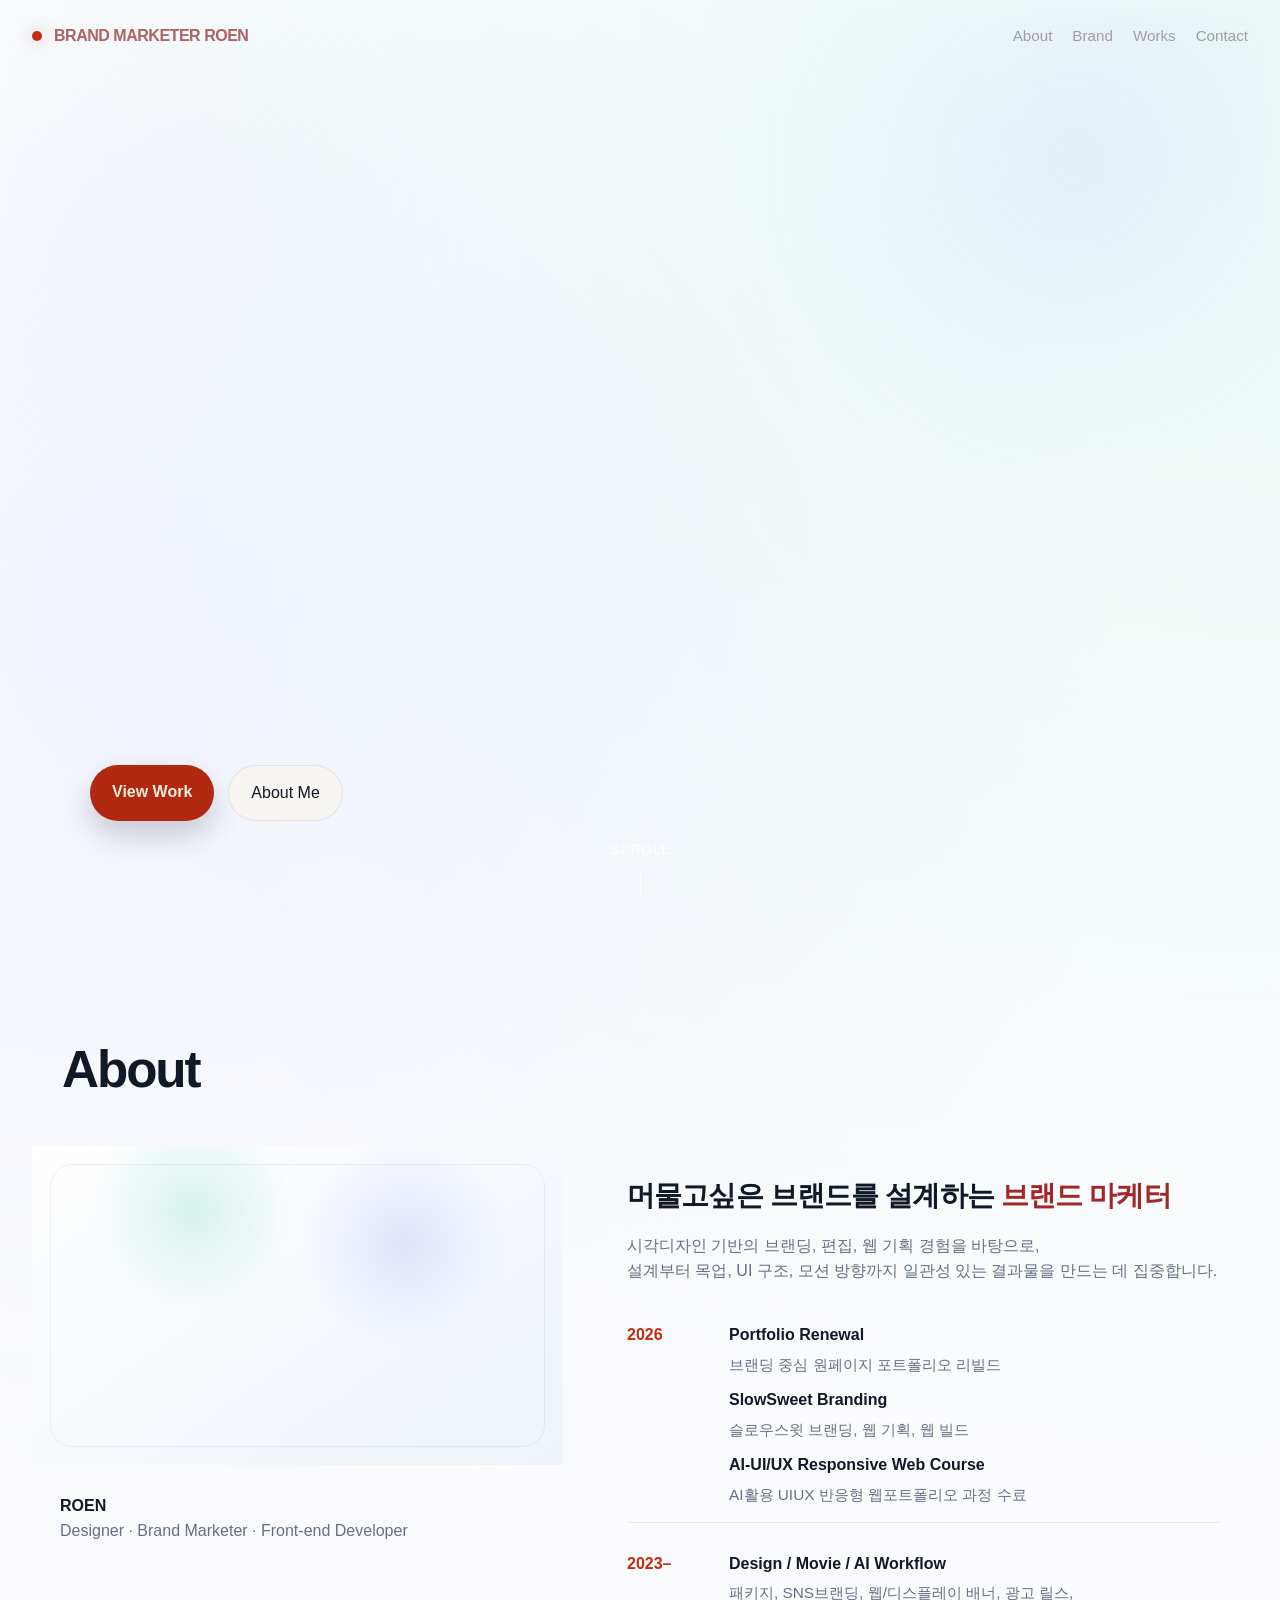
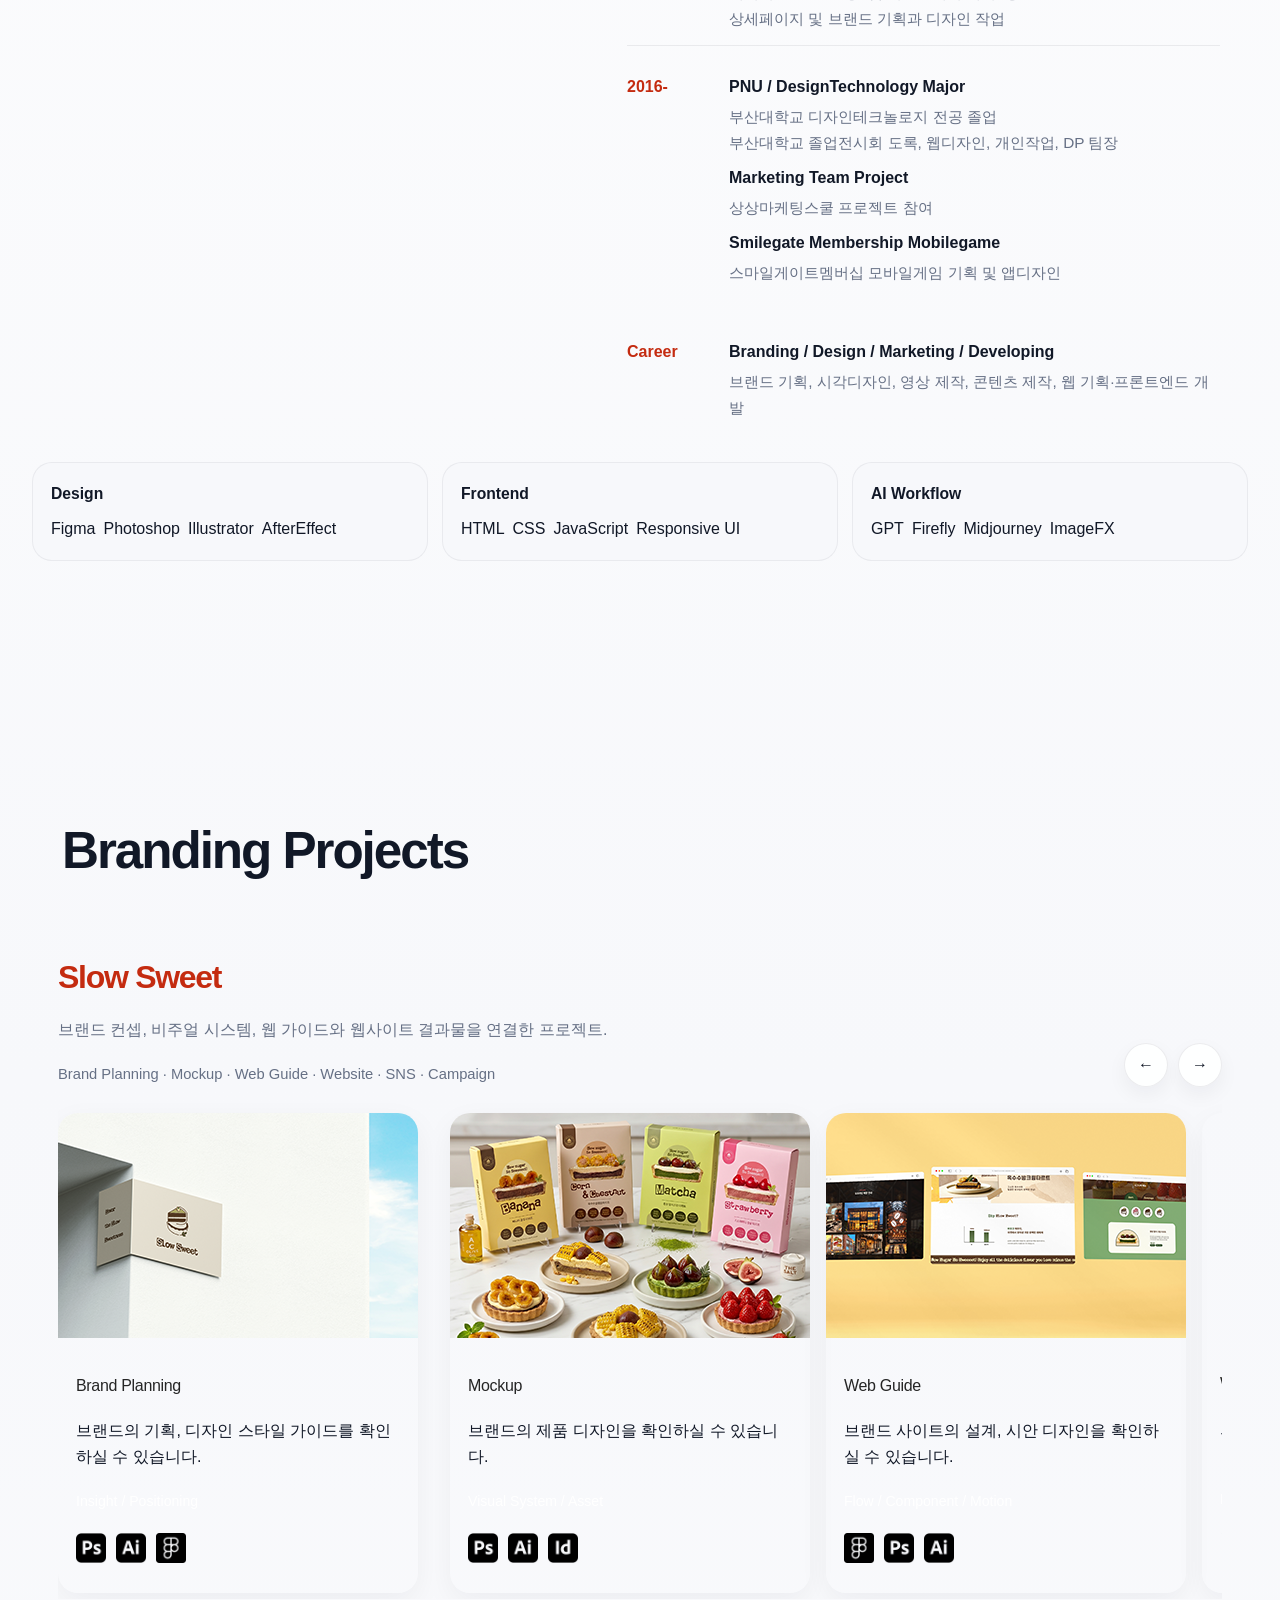
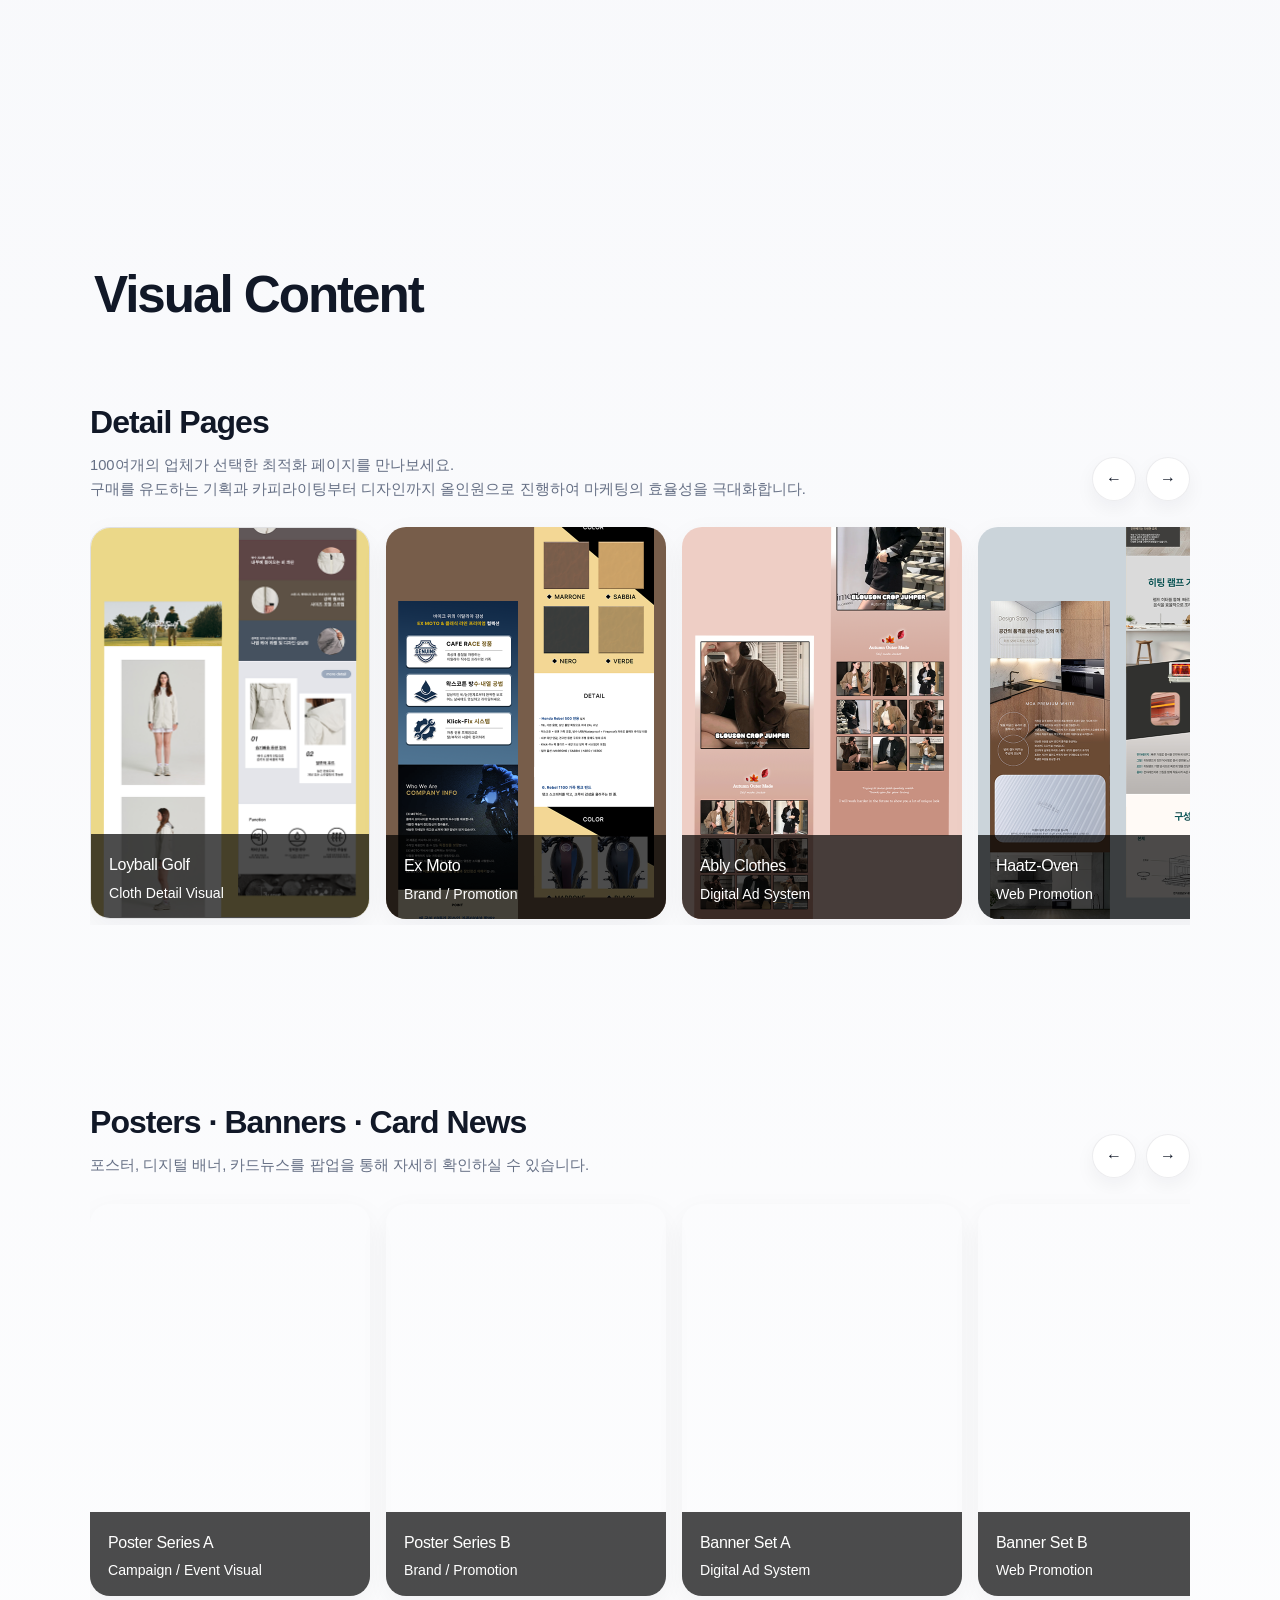
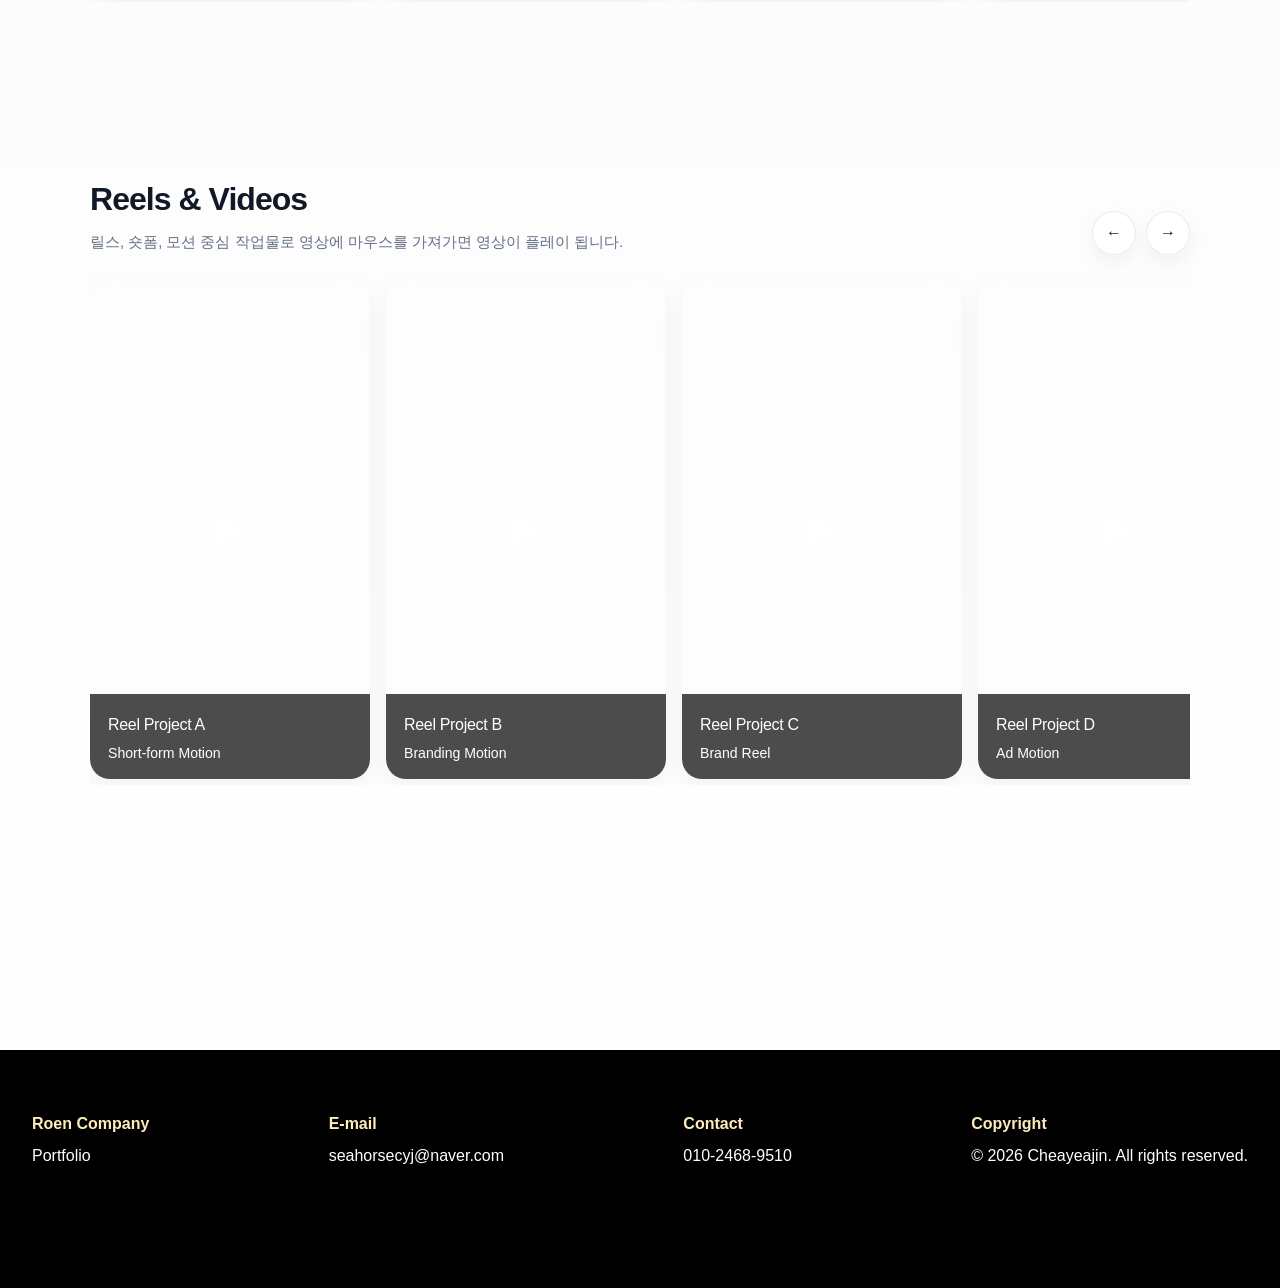
==== commit 218dee4c: "Add files via upload" ====
--- a/index.html
+++ b/index.html
@@ -334,8 +334,8 @@
                   <div class="work-row-head">
                     <div>
                       <h3>Detail Pages</h3>
-                      <p>브랜드 구축과 마케팅에 최적화된 상세페이지 기획과 디자인 작업물들을 확인하실 수 있습니다. 100여개의 경험으로 축적된 최적화 페이지를 만나보세요.<br>
-                        구매를 유도하는 카피라이팅으로 매출에 직결되는 상세페이지를 통해 실질적인 결과를 증명합니다.</p>
+                      <p>100여개의 업체가 선택한 최적화 페이지를 만나보세요.<br>
+                        구매를 유도하는 기획과 카피라이팅부터 디자인까지 올인원으로 진행하여 마케팅의 효율성을 극대화합니다.</p>
                     </div>
                     <div class="slider-controls">
                       <button class="slider-btn" type="button" data-slider-prev="visualTrack">←</button>
@@ -360,16 +360,14 @@
                       data-modal-tags="Typography, Campaign, Key Visual" data-modal-note-title="Editable Note"
                       data-modal-note="이 영역은 포스터 전용 메모 박스입니다. 전시 개요, 인쇄 사양, 제작 포인트 등으로 자유롭게 수정하면 됩니다."
                       data-modal-video="Poster motion teaser area" data-modal-link="https://example.com"
-                      style="border: 1px solid rgba(0, 0, 0, 0.1);" width="800" height="450" allowfullscreen>"
-                      data-modal-media="assets/img/poster_thumbnail_sample.jpg" data-modal-ratio="3 / 4">
-                      <a
-                        href="https://www.figma.com/proto/vjuyHZKPItFvxMYXF8CarX/%EC%83%81%EC%84%B8%ED%8E%98%EC%9D%B4%EC%A7%80?node-id=1-2"><video
-                          class="thumb-video" muted loop playsinline preload="metadata">
-                          <source src="#" type="video/mp4" />
-                        </video>
-                        <div class="thumb-overlay"><strong>Loyball Golf</strong><span>Campaign / Event Visual</span>
-                        </div>
-                      </a>
+                      style="border: 1px solid rgba(0, 0, 0, 0.1);" width="800" height="450" allowfullscreen>
+                      <data-modal-media="assets/img/poster_thumbnail_sample.jpg" data-modal-ratio="3 / 4">
+                        <a href="https://www.figma.com/proto/vjuyHZKPItFvxMYXF8CarX/%EC%83%81%EC%84%B8%ED%8E%98%EC%9D%B4%EC%A7%80?node-id=1-2"
+                          target="_blank">
+                          <img src="./assets/img/Loyball.png" />
+                          <div class="thumb-overlay"><strong>Loyball Golf</strong><span>Cloth Detail Visual</span>
+                          </div>
+                        </a>
                     </article>
 
                     <!--2. 엑스모토 오토바이-->
@@ -384,11 +382,9 @@
                       data-modal-note-title="Editable Note" data-modal-note="포스터 프로젝트 설명을 여기서 직접 바꿀 수 있습니다."
                       data-modal-video="Poster preview" data-modal-link="https://example.com"
                       data-modal-media="assets/img/poster_thumbnail_sample.jpg" data-modal-ratio="5 / 7">
-                      <a
-                        href="https://www.figma.com/proto/G56Epoag5ID578CQB0kF13/%EC%83%81%EC%84%B8%ED%8E%98%EC%9D%B4%EC%A7%80-2-%EC%98%A4%ED%86%A0%EB%B0%94%EC%9D%B4?node-id=0-1">
-                        <video class="thumb-video" muted loop playsinline preload="metadata">
-                          <source src="assets/video/poster.mp4" type="video/mp4" />
-                        </video>
+                      <a href="https://www.figma.com/proto/G56Epoag5ID578CQB0kF13/%EC%83%81%EC%84%B8%ED%8E%98%EC%9D%B4%EC%A7%80-2-%EC%98%A4%ED%86%A0%EB%B0%94%EC%9D%B4?node-id=0-1"
+                        target="_blank">
+                        <img src="./assets/img/Ex Moto.png" alt="Ex_moto">
                         <div class="thumb-overlay"><strong>Ex Moto</strong><span>Brand / Promotion</span></div>
                       </a>
                     </article>
@@ -406,11 +402,9 @@
                       data-modal-note="배너는 플랫폼, 사이즈, CTA 방향 등을 이 박스에서 자유롭게 수정하면 됩니다."
                       data-modal-video="Banner motion preview" data-modal-link="https://example.com"
                       data-modal-media="assets/img/banner_sample.jpeg" data-modal-ratio="1200 / 628">
-                      <a
-                        href="https://www.figma.com/proto/RBIJyDKfJAw91U7DaeHCvj/3_Ably?node-id=15-8&p=f&viewport=582%2C28%2C0.71&t=ErKFNP7NJBtQKOSu-1&scaling=scale-down&content-scaling=fixed&page-id=0%3A1">
-                        <video class="thumb-video" muted loop playsinline preload="metadata">
-                          <source src="assets/video/ad_sample_01.mp4" type="video/mp4" />
-                        </video>
+                      <a href="https://www.figma.com/proto/RBIJyDKfJAw91U7DaeHCvj/3_Ably?node-id=15-8&p=f&viewport=582%2C28%2C0.71&t=ErKFNP7NJBtQKOSu-1&scaling=scale-down&content-scaling=fixed&page-id=0%3A1"
+                        target="_blank">
+                        <img src="./assets/img/Ably.png" alt="Ably">
                         <div class="thumb-overlay"><strong>Ably Clothes</strong><span>Digital Ad System</span></div>
                       </a>
                     </article>
@@ -427,11 +421,9 @@
                       data-modal-note-title="Editable Note" data-modal-note="배너 프로젝트 설명을 이 텍스트로 바꾸면 됩니다."
                       data-modal-video="Banner motion preview" data-modal-link="https://example.com"
                       data-modal-media="assets/img/banner_sample.jpeg">
-                      <a
-                        href="https://www.figma.com/proto/GslJfFO9BJIb4IiKZAsXtV/4_Haatz-Oven?node-id=15-20&p=f&viewport=398%2C108%2C0.12&t=ssvfIEX2uSfycmbj-1&scaling=scale-down&content-scaling=fixed&page-id=0%3A1">
-                        <video class="thumb-video" muted loop playsinline preload="metadata">
-                          <source src="assets/video/ad_sample_01.mp4" type="video/mp4" />
-                        </video>
+                      <a href="https://www.figma.com/proto/GslJfFO9BJIb4IiKZAsXtV/4_Haatz-Oven?node-id=15-20&p=f&viewport=398%2C108%2C0.12&t=ssvfIEX2uSfycmbj-1&scaling=scale-down&content-scaling=fixed&page-id=0%3A1"
+                        target="_blank">
+                       <img src="./assets/img/Haatz_Oven.png" alt="">
                         <div class="thumb-overlay"><strong>Haatz-Oven</strong><span>Web Promotion</span></div>
                       </a>
                     </article>
@@ -451,10 +443,10 @@
                       data-modal-video="Card news preview" data-modal-link="https://example.com"
                       data-modal-images="assets/img/CardNews1.png|assets/img/CardNews2.png|assets/img/CardNews3.png|assets/img/CardNews4.png|assets/img/CardNews5.png|assets/img/CardNews6.png|assets/img/CardNews7.png"
                       data-modal-ratio="4 / 5">
-                      <a
-                        href="https://www.figma.com/proto/gfDtsfgEV8Xz2Q3scVBUan/5_ElgaThesot?page-id=0%3A1&node-id=22-66&p=f&viewport=-2657%2C75%2C1&t=4yIGodT1DbyPgBKh-1&scaling=scale-down&content-scaling=fixed">
+                      <a href="https://www.figma.com/proto/gfDtsfgEV8Xz2Q3scVBUan/5_ElgaThesot?page-id=0%3A1&node-id=22-66&p=f&viewport=-2657%2C75%2C1&t=4yIGodT1DbyPgBKh-1&scaling=scale-down&content-scaling=fixed"
+                        target="_blank">
                         <div class="thumb-image">
-                          <img src="assets/img/CardNews1.png" alt="card news">
+                          <img src="./assets/img/TheSSot.png" alt="">
                         </div>
                       </a>
                       <div class="thumb-overlay"><strong>Elga-Thesot</strong><span>Brand Story / Slide
@@ -462,7 +454,8 @@
                       </div>
                     </article>
 
-                    <!--6. 트레비-->
+
+                    <!--6. 마스터피스 웨딩-->
                     <article class="cardnews-thumb thumb-card" data-modal-type="cardnews" data-modal-label="Card News"
                       data-modal-title="Card News Series B" data-modal-description="프로모션 콘텐츠를 정보형 카드뉴스로 정리한 작업입니다."
                       data-modal-role="Card News Design" data-modal-tools="Photoshop, Figma"
@@ -474,15 +467,17 @@
                       data-modal-note="카드뉴스 프로젝트용 자유 메모 영역입니다." data-modal-video="Card news preview"
                       data-modal-link="https://example.com"
                       data-modal-images="assets/img/CardNews1.png|assets/img/CardNews2.png|assets/img/CardNews3.png|assets/img/CardNews4.png|assets/img/CardNews5.png|assets/img/CardNews6.png|assets/img/CardNews7.png">
-                      <a
-                        href="https://www.figma.com/proto/ThTbuwARPwNSW22omQx7nr/6_Trevi?node-id=15-8&p=f&viewport=598%2C-23%2C0.1&t=wX8tMLkVazV0q1BR-1&scaling=scale-down&content-scaling=fixed&page-id=0%3A1">
+                      <a href="https://www.figma.com/proto/0CfkTIiJL7uMK9pcCbMWww/9_%EB%A7%88%EC%8A%A4%ED%84%B0%ED%94%BC%EC%8A%A4-%EC%9B%A8%EB%94%A9?node-id=15-14&p=f&viewport=491%2C247%2C0.13&t=Q3b0jkvcdQIqg5FT-1&scaling=scale-down&content-scaling=fixed&page-id=0%3A1"
+                        target="_blank">
                         <div class="thumb-image">
-                          <img src="assets/img/CardNews1.png" alt="card news">
+                          <img src="./assets/img/Wedding.png" alt="">>
                         </div>
                       </a>
                       <div class="thumb-overlay"><strong>Card News Series B</strong><span>Promotion / Information</span>
                       </div>
                     </article>
+
+
 
                     <!--7. IH 프라이팬-->
                     <article class="cardnews-thumb thumb-card" data-modal-type="cardnews" data-modal-label="Card News"
@@ -496,17 +491,17 @@
                       data-modal-note="카드뉴스 프로젝트용 자유 메모 영역입니다." data-modal-video="Card news preview"
                       data-modal-link="https://example.com"
                       data-modal-images="assets/img/CardNews1.png|assets/img/CardNews2.png|assets/img/CardNews3.png|assets/img/CardNews4.png|assets/img/CardNews5.png|assets/img/CardNews6.png|assets/img/CardNews7.png">
-                      <a
-                        href="https://www.figma.com/proto/YPNxfaLx7YalJ61UwgjaDc/7_IH-Frypanset?node-id=15-26&p=f&viewport=-388%2C329%2C0.5&t=r3TPTYRXDmZruToL-1&scaling=scale-down&content-scaling=fixed&page-id=0%3A1">
+                      <a href="https://www.figma.com/proto/YPNxfaLx7YalJ61UwgjaDc/7_IH-Frypanset?node-id=15-26&p=f&viewport=-388%2C329%2C0.5&t=r3TPTYRXDmZruToL-1&scaling=scale-down&content-scaling=fixed&page-id=0%3A1"
+                        target="_blank">
                         <div class="thumb-image">
-                          <img src="assets/img/CardNews1.png" alt="card news">
+                          <img src="./assets/img/Frypanset.png" alt="">
                         </div>
                       </a>
                       <div class="thumb-overlay"><strong>Card News Series B</strong><span>Promotion / Information</span>
                       </div>
                     </article>
 
-                     <!--8. IH 프라이팬-->
+                    <!--8. 와디즈 전복수산-->
                     <article class="cardnews-thumb thumb-card" data-modal-type="cardnews" data-modal-label="Card News"
                       data-modal-title="Card News Series B" data-modal-description="프로모션 콘텐츠를 정보형 카드뉴스로 정리한 작업입니다."
                       data-modal-role="Card News Design" data-modal-tools="Photoshop, Figma"
@@ -518,10 +513,10 @@
                       data-modal-note="카드뉴스 프로젝트용 자유 메모 영역입니다." data-modal-video="Card news preview"
                       data-modal-link="https://example.com"
                       data-modal-images="assets/img/CardNews1.png|assets/img/CardNews2.png|assets/img/CardNews3.png|assets/img/CardNews4.png|assets/img/CardNews5.png|assets/img/CardNews6.png|assets/img/CardNews7.png">
-                      <a
-                        href="https://www.figma.com/proto/YPNxfaLx7YalJ61UwgjaDc/7_IH-Frypanset?node-id=15-26&p=f&viewport=-388%2C329%2C0.5&t=r3TPTYRXDmZruToL-1&scaling=scale-down&content-scaling=fixed&page-id=0%3A1" target="_blank">
+                      <a href="https://www.figma.com/proto/owSAJ5TC49Lu04oZvlEeAI/8_Wadiz-Food?node-id=15-14&p=f&viewport=596%2C49%2C0.04&t=mJ3m3jxWw01WrObf-1&scaling=scale-down&content-scaling=fixed&page-id=0%3A1"
+                        target="_blank">
                         <div class="thumb-image">
-                          <img src="assets/img/CardNews1.png" alt="card news">
+                          <img src="./assets/img/WadizFood.png" alt="">
                         </div>
                       </a>
                       <div class="thumb-overlay"><strong>Card News Series B</strong><span>Promotion / Information</span>
@@ -529,9 +524,31 @@
                     </article>
 
 
-
-
-                   
+                    <!--9. 트레비-->
+                    <article class="cardnews-thumb thumb-card" data-modal-type="cardnews" data-modal-label="Card News"
+                      data-modal-title="Card News Series B" data-modal-description="프로모션 콘텐츠를 정보형 카드뉴스로 정리한 작업입니다."
+                      data-modal-role="Card News Design" data-modal-tools="Photoshop, Figma"
+                      data-modal-summary="정보 전달 중심의 프로모션 카드뉴스입니다." data-modal-meta1-label="Topic"
+                      data-modal-meta1-value="Promotion" data-modal-meta2-label="Pages" data-modal-meta2-value="7 Pages"
+                      data-modal-meta3-label="Flow" data-modal-meta3-value="Intro → Detail → CTA"
+                      data-modal-meta4-label="Style" data-modal-meta4-value="Clean Info Layout"
+                      data-modal-tags="Promotion, Information" data-modal-note-title="Editable Note"
+                      data-modal-note="카드뉴스 프로젝트용 자유 메모 영역입니다." data-modal-video="Card news preview"
+                      data-modal-link="https://example.com"
+                      data-modal-images="assets/img/CardNews1.png|assets/img/CardNews2.png|assets/img/CardNews3.png|assets/img/CardNews4.png|assets/img/CardNews5.png|assets/img/CardNews6.png|assets/img/CardNews7.png">
+                      <a href="https://www.figma.com/proto/ThTbuwARPwNSW22omQx7nr/6_Trevi?node-id=15-8&p=f&viewport=598%2C-23%2C0.1&t=wX8tMLkVazV0q1BR-1&scaling=scale-down&content-scaling=fixed&page-id=0%3A1"
+                        target="_blank">
+                        <div class="thumb-image">
+                          <img src="./assets/img/Trevi.png" alt="">
+                        </div>
+                      </a>
+                      <div class="thumb-overlay"><strong>Card News Series B</strong><span>Promotion / Information</span>
+                      </div>
+                    </article>
+
+
+
+
                   </div>
                 </section>
 
@@ -687,10 +704,10 @@
                         data-modal-meta2-label="Duration" data-modal-meta2-value="15 sec"
                         data-modal-tags="Reels, Short-form, Motion" data-modal-note-title="Editable Note"
                         data-modal-note="릴스 전용 모달 템플릿입니다. 영상 콘셉트, 후킹 포인트, 자막 구성 등을 자유롭게 수정하세요."
-                        data-modal-link="https://example.com" data-modal-media="assets/video/Reels_sample_01.mp4"
+                        data-modal-link="https://example.com" data-modal-media="assets/video/Direv.mp4"
                         data-modal-ratio="9 / 16">
                         <video class="thumb-video" muted loop playsinline preload="metadata">
-                          <source src="assets/video/Reels_sample_01.mp4" type="video/mp4" />
+                          <source src="./assets/video/Direv.mp4" type="video/mp4" />
                         </video>
                         <div class="thumb-play-button" aria-hidden="true">
                           <span class="thumb-play-icon"></span>
@@ -708,16 +725,16 @@
                         data-modal-meta2-label="Duration" data-modal-meta2-value="12 sec"
                         data-modal-tags="Campaign, Reels" data-modal-note-title="Editable Note"
                         data-modal-note="릴스 B 설명을 이 영역에서 직접 수정할 수 있습니다." data-modal-link="https://example.com"
-                        data-modal-media="assets/video/Reels_sample_01.mp4">
+                        data-modal-media="assets/video/Direv_2.mp4">
                         <video class="thumb-video" muted loop playsinline preload="metadata">
-                          <source src="assets/video/Reels_sample_01.mp4" type="video/mp4" />
+                          <source src="./assets/video/Direv_2.mp4" type="video/mp4" />
                         </video>
                         <div class="thumb-play-button" aria-hidden="true">
                           <span class="thumb-play-icon"></span>
                         </div>
                         <div class="thumb-overlay">
                           <strong>Reel Project B</strong>
-                          <span>Campaign Motion</span>
+                          <span>Branding Motion</span>
                         </div>
                       </article>
 
@@ -727,9 +744,9 @@
                         data-modal-meta1-value="9:16 Vertical" data-modal-meta2-label="Duration"
                         data-modal-meta2-value="10 sec" data-modal-tags="Brand Reel, Motion"
                         data-modal-note-title="Editable Note" data-modal-note="브랜드 릴스 C에 대한 메모를 자유롭게 기입하세요."
-                        data-modal-link="https://example.com" data-modal-media="assets/video/Reels_sample_01.mp4">
+                        data-modal-link="https://example.com" data-modal-media="assets/video/Tart_2.mp4">
                         <video class="thumb-video" muted loop playsinline preload="metadata">
-                          <source src="assets/video/Reels_sample_01.mp4" type="video/mp4" />
+                          <source src="./assets/video/Tart_2.mp4" type="video/mp4" />
                         </video>
                         <div class="thumb-play-button" aria-hidden="true">
                           <span class="thumb-play-icon"></span>
@@ -820,7 +837,7 @@
 
   <footer class="site-footer" id="contact">
     <div class="footer-grid">
-      <div><strong>Roen Company</strong><span> Design Portfolio</span></div>
+      <div><strong>Roen Company</strong><span> Portfolio</span></div>
       <div><strong>E-mail</strong><a href="seahorsecyj@naver.com"> seahorsecyj@naver.com</a></div>
       <div><strong>Contact</strong><span> 010-2468-9510</span></div>
       <div><strong>Copyright</strong><span>© 2026 Cheayeajin. All rights reserved.</span></div>
--- a/assets/css/style.css
+++ b/assets/css/style.css
@@ -1,1856 +1,1860 @@
-
-    :root {
-  --bg: #f7f8fb;
-  --bg-soft: #ffffff;
-  --surface: rgba(255, 255, 255, 0.82);
-  --surface-strong: rgba(255, 255, 255, 0.96);
-  --text: #111827;
-  --text-muted: #667085;
-  --line: rgba(17, 24, 39, 0.09);
-  --accent: #c42b10;
-  --accent-2: #c42b10;
-  --shadow: 0 18px 50px rgba(15, 23, 42, 0.08);
-  --radius-lg: 28px;
-  --radius-md: 20px;
-  --radius-sm: 14px;
-  --container: min(1600px, calc(100% - 64px));
-  --transition: 320ms cubic-bezier(.2, .8, .2, 1);
-  --nav-h: 84px;
-}
-
-* {
-  box-sizing: border-box;
-}
-
-html {
-  scroll-behavior: auto;
-}
-
-body {
-  margin: 0;
-  font-family: -apple-system, BlinkMacSystemFont, "Segoe UI", Roboto, "Noto Sans KR", sans-serif;
-  background:
-    radial-gradient(circle at top right, rgba(50, 199, 161, 0.09), transparent 24%),
-    radial-gradient(circle at 12% 10%, rgba(123, 140, 255, 0.08), transparent 18%),
-    linear-gradient(180deg, #ffffff 0%, #f7f8fb 44%, #ffffff 100%);
-  color: var(--text);
-  line-height: 1.6;
-  overflow-x: hidden;
-}
-
-img,
-video {
-  display: block;
-  max-width: 100%;
-}
-
-a {
-  color: inherit;
-  text-decoration: none;
-}
-
-button {
-  font: inherit;
-}
-
-.container {
-  width: var(--container);
-  margin: 0 auto;
-}
-
-.section {
-  padding: 120px 0;
-  position: relative;
-  scroll-margin-top: calc(var(--nav-h) + 24px);
-}
-
-.eyebrow {
-  display: inline-flex;
-  align-items: center;
-  gap: 8px;
-  padding: 8px 14px;
-  border: 1px solid var(--line);
-  border-radius: 999px;
-  color: #111827;
-  font-size: 0.875rem;
-  letter-spacing: 0.02em;
-  background: rgba(255, 255, 255, 0.72);
-  /* background: #86ecd0; */
-  backdrop-filter: blur(10px);
-  box-shadow: 0 8px 20px rgba(15, 23, 42, 0.04);
-}
-
-.section-head {
-  display: flex;
-  justify-content: space-between;
-  align-items: end;
-  gap: 24px;
-  margin-bottom: 40px;
-}
-
-.section-head h2 {
-  margin: 14px 0 0;
-  font-size: clamp(2rem, 4vw, 3.5rem);
-  line-height: 1.4;
-  letter-spacing: -0.04em;
-  padding-left: 30px;
-}
-
-.section-head p {
-  max-width: 540px;
-  color: var(--text-muted);
-  margin: 0;
-}
-
-.site-header {
-  position: fixed;
-  inset: 0 0 auto 0;
-  z-index: 50;
-  padding: 18px 0;
-  transition:
-    background var(--transition),
-    border-color var(--transition),
-    backdrop-filter var(--transition),
-    box-shadow var(--transition);
-}
-
-.site-header.scrolled {
-  background: rgba(255, 255, 255, 0.78);
-  border-bottom: 1px solid rgba(17, 24, 39, 0.06);
-  backdrop-filter: blur(16px);
-  box-shadow: 0 10px 30px rgba(15, 23, 42, 0.05);
-}
-
-.nav {
-  width: var(--container);
-  max-width: 1600px;
-  margin: 0 auto;
-  display: flex;
-  align-items: center;
-  justify-content: space-between;
-  gap: 20px;
-}
-
-.brand {
-  color: rgba(255, 255, 255, 0.78);
-  font-weight: 700;
-  letter-spacing: -0.03em;
-  font-size: 1rem;
-  display: inline-flex;
-  align-items: center;
-  gap: 12px;
-}
-
-.brand::before {
-  content: "";
-  width: 10px;
-  height: 10px;
-  border-radius: 999px;
-  background: linear-gradient(135deg, var(--accent), var(--accent-2));
-  box-shadow: 0 0 18px rgba(143, 8, 8, 0.35);
-}
-
-.nav-links {
-  display: flex;
-  gap: 20px;
-  align-items: center;
-  color: rgb(165, 157, 157);
-  font-size: 0.95rem;
-}
-
-.nav-links a {
-  position: relative;
-  padding: 6px 0;
-  transition: color var(--transition), transform var(--transition);
-}
-
-.nav-links a::after {
-  content: "";
-  position: absolute;
-  left: 0;
-  bottom: 0;
-  width: 100%;
-  height: 1px;
-  transform: scaleX(0);
-  transform-origin: left;
-  transition: transform var(--transition);
-}
-
-.nav-links a:hover,
-.nav-links a:focus-visible {
-  color: brown;
-  transform: translateY(-1px);
-}
-
-.nav-links a:hover::after,
-.nav-links a:focus-visible::after {
-  transform: scaleX(1);
-}
-
-.hero {
-  min-height: 100svh;
-  display: grid;
-  align-items: end;
-  padding: 0px 0 0px;
-  position: relative;
-  overflow: clip;
-  isolation: isolate;
-}
-
-.hero::before {
-  content: "";
-  position: absolute;
-  inset: 0;
-  background:
-    radial-gradient(circle at 14% 26%, rgba(223, 226, 225, 0.11), transparent 22%),
-    radial-gradient(circle at 84% 18%, rgba(123, 140, 255, 0.10), transparent 24%);
-  filter: blur(10px);
-  pointer-events: none;
-  animation: heroGlow 10s ease-in-out infinite alternate;
-}
-
-.hero-video {
-    width: 100%;
-    height:100%;
-    display: block;
-   object-fit: cover;
-  /* opacity: 0.08; */
-  /* filter: saturate(1.02) contrast(1.02);
-      transform: scale(1.05);
-      animation: heroVideoFloat 16s ease-in-out infinite alternate;
-      background:
-        radial-gradient(circle at 20% 20%, rgba(50, 199, 161, 0.10), transparent 26%),
-        radial-gradient(circle at 78% 24%, rgba(123, 140, 255, 0.12), transparent 24%),
-        linear-gradient(135deg, #ffffff 0%, #f4f7fb 52%, #eef3fb 100%); */
-}
-
-/* .hero-overlay {
-      position: absolute;
-      inset: 0;
-      background:
-        linear-gradient(to bottom, rgba(255, 255, 255, 0.16), rgba(247, 248, 251, 0.92)),
-        linear-gradient(112deg, rgba(255, 255, 255, 0.88) 12%, rgba(255, 255, 255, 0.30) 50%, rgba(247, 248, 251, 0.86) 100%);
-    } */
-
-.hero-gridline {
-  position: absolute;
-  inset: 0;
-  background-image:
-    linear-gradient(rgba(17, 24, 39, 0.04) 1px, transparent 1px),
-    linear-gradient(90deg, rgba(17, 24, 39, 0.04) 1px, transparent 1px);
-  background-size: 72px 72px;
-  opacity: 0.35;
-  mask-image: linear-gradient(to bottom, rgba(0, 0, 0, 0.9), transparent 84%);
-  pointer-events: none;
-}
-
-.hero-inner {
-  position: absolute;
-  left: 150px;
-  top: 85%;
-  z-index: 1;
-  width: min(1600px, calc(100% - 64px));
-  margin: 0 auto;
-  display: grid;
-  grid-template-columns: minmax(520px, 0.9fr) minmax(760px, 1.1fr);
-  gap: 56px;
-  align-items: center;
-  justify-content: center;
-}
-
-.hero-copy {
-  max-width: 680px;
-  width: 100%;
-  position: relative;
-  z-index: 2;
-  justify-self: stretch;
-  text-align: left;
-  padding-left: 0;
-}
-
-.hero-copy h1 {
-  margin: 16px 0 20px;
-  font-size: clamp(4.2rem, 7.2vw, 7.9rem);
-  line-height: 0.88;
-  letter-spacing: -0.085em;
-  max-width: 7.4ch;
-  text-wrap: balance;
-}
-
-.hero-line {
-  display: block;
-  overflow: hidden;
-}
-
-.hero-line>span {
-  display: inline-block;
-  line-height: 1.1em;
-  transform: translateY(112%);
-  opacity: 0;
-  animation: heroLineUp 900ms cubic-bezier(.2, .8, .2, 1) forwards;
-}
-
-.hero-line:nth-child(1)>span {
-  animation-delay: 120ms;
-}
-
-.hero-line:nth-child(2)>span {
-  animation-delay: 250ms;
-}
-
-.hero-line:nth-child(3)>span {
-  animation-delay: 380ms;
-}
-
-.hero-copy p {
-  max-width: 52ch;
-  color: var(--text-muted);
-  font-size: clamp(1rem, 1.45vw, 1.14rem);
-  margin: 0 0 32px;
-  opacity: 0;
-  transform: translateY(18px);
-  animation: heroFadeUp 900ms cubic-bezier(.2, .8, .2, 1) 620ms forwards;
-}
-
-.hero-actions {
-  display: flex;
-  gap: 14px;
-  flex-wrap: wrap;
-  opacity: 0;
-  transform: translateY(18px);
-  animation: heroFadeUp 900ms cubic-bezier(.2, .8, .2, 1) 760ms forwards;
-}
-
-.btn {
-  appearance: none;
-  border: 0;
-  border-radius: 999px;
-  padding: 14px 22px;
-  cursor: pointer;
-  transition: transform var(--transition), opacity var(--transition), background var(--transition), border-color var(--transition), box-shadow var(--transition);
-}
-
-.btn:hover {
-  transform: translateY(-2px);
-}
-
-.btn-primary {
-  background: #b12810;
-  color: #f7efdd;
-  font-weight: 700;
-  box-shadow: 0 14px 30px rgba(0, 0, 0, 0.18);
-}
-
-.btn-primary:hover {
-  background: #961f0a;
-  box-shadow: 0 20px 34px rgba(15, 15, 15, 0.24);
-}
-
-.btn-secondary {
-  background: rgb(253, 246, 231, 0.5);
-  color: var(--text);
-  border: 1px solid rgba(17, 24, 39, 0.08);
-  backdrop-filter: blur(12px);
-}
-
-.btn-secondary:hover {
-  background: rgb(253, 246, 231, 0.9);
-  box-shadow: 0 20px 34px rgba(184, 182, 182, 0.24);
-}
-
-.hero-visual {
-  position: relative;
-  min-height: 720px;
-  width: 100%;
-  display: grid;
-  align-items: center;
-  justify-self: stretch;
-  opacity: 0;
-  transform: translateY(22px) scale(0.985);
-  animation: heroFadeUpScale 1100ms cubic-bezier(.2, .8, .2, 1) 380ms forwards;
-}
-
-.hero-frame {
-  position: relative;
-  min-height: 720px;
-  width: 100%;
-  border-radius: 38px;
-  border: 1px solid rgba(17, 24, 39, 0.07);
-  background:
-    linear-gradient(160deg, rgba(255, 255, 255, 0.88), rgba(255, 255, 255, 0.62)),
-    rgba(255, 255, 255, 0.88);
-  overflow: hidden;
-  box-shadow: 0 26px 80px rgba(15, 23, 42, 0.09);
-  backdrop-filter: blur(20px);
-}
-
-.hero-frame::before {
-  content: "";
-  position: absolute;
-  inset: 0;
-  background:
-    linear-gradient(135deg, rgba(50, 199, 161, 0.08), transparent 34%),
-    linear-gradient(220deg, rgba(123, 140, 255, 0.08), transparent 28%);
-  pointer-events: none;
-}
-
-.hero-frame::after {
-  content: "";
-  position: absolute;
-  inset: 18px;
-  border-radius: 26px;
-  border: 1px solid rgba(17, 24, 39, 0.05);
-  pointer-events: none;
-}
-
-.hero-stack {
-  position: absolute;
-  inset: 0;
-  padding: 30px;
-  display: grid;
-  grid-template-columns: minmax(0, 1.08fr) minmax(280px, 0.82fr);
-  grid-template-rows: minmax(0, 1.12fr) minmax(0, 0.88fr);
-  gap: 18px;
-}
-
-.hero-panel {
-  position: relative;
-  border-radius: 26px;
-  overflow: hidden;
-  border: 1px solid rgba(17, 24, 39, 0.06);
-  background:
-    radial-gradient(circle at 20% 20%, rgba(50, 199, 161, 0.12), transparent 26%),
-    radial-gradient(circle at 78% 24%, rgba(123, 140, 255, 0.14), transparent 24%),
-    linear-gradient(135deg, #ffffff 0%, #f3f6fb 52%, #eef2f8 100%);
-  box-shadow: 0 18px 40px rgba(15, 23, 42, 0.08);
-  transition: transform 600ms cubic-bezier(.2, .8, .2, 1), border-color var(--transition), box-shadow var(--transition);
-  transform-origin: center;
-}
-
-.hero-panel:hover {
-  transform: translateY(-6px) scale(1.01);
-  border-color: rgba(50, 199, 161, 0.16);
-  box-shadow: 0 24px 50px rgba(15, 23, 42, 0.12);
-}
-
-.hero-panel--primary {
-  grid-column: 1;
-  grid-row: 1 / span 2;
-  min-height: 0;
-  animation: panelFloatA 10s ease-in-out infinite;
-}
-
-.hero-panel--secondary,
-.hero-panel--tertiary {
-  min-height: 0;
-  min-width: 0;
-}
-
-.hero-panel--secondary {
-  animation: panelFloatB 8.5s ease-in-out infinite;
-}
-
-.hero-panel--tertiary {
-  animation: panelFloatC 9.5s ease-in-out infinite;
-}
-
-.hero-panel video,
-.hero-panel img {
-  width: 100%;
-  height: 100%;
-  object-fit: cover;
-  transform: scale(1.02);
-  background:
-    radial-gradient(circle at 20% 20%, rgba(50, 199, 161, 0.16), transparent 26%),
-    radial-gradient(circle at 78% 24%, rgba(123, 140, 255, 0.18), transparent 24%),
-    linear-gradient(135deg, #ffffff 0%, #f3f6fb 52%, #eef2f8 100%);
-}
-
-/* .hero-panel::after {
-  content: "";
-  position: absolute;
-  inset: auto 0 0 0;
-  height: 52%;
-  background: linear-gradient(to top, rgba(255, 255, 255, 0.94), transparent);
-  pointer-events: none;
-} */
-
-.hero-panel-label {
-  position: absolute;
-  left: 18px;
-  right: 18px;
-  bottom: 18px;
-  z-index: 1;
-  display: grid;
-  gap: 4px;
-}
-
-.hero-panel-label strong {
-  font-size: 1.1rem;
-  letter-spacing: -0.03em;
-}
-
-.hero-panel-label span {
-  color: var(--text-muted);
-  font-size: 0.88rem;
-}
-
-.scroll-indicator {
-  position: absolute;
-  bottom: 5px;
-  left: 50%;
-  transform: translateX(-50%);
-  color: white;
-  font-size: 0.84rem;
-  display: flex;
-  flex-direction: column;
-  gap: 10px;
-  align-items: center;
-  z-index: 1;
-  letter-spacing: 0.08em;
-  text-transform: uppercase;
-}
-
-.scroll-indicator::after {
-  content: "";
-  width: 1px;
-  height: 25px;
-  background-color: white;
-  animation: flow 1.8s infinite;
-}
-
-.about-grid {
-  display: grid;
-  grid-template-columns: 0.9fr 1.1fr;
-  gap: 36px;
-  align-items: start;
-}
-
-.card {
-  /* background: linear-gradient(180deg, rgba(255, 255, 255, 0.92), rgba(255, 255, 255, 0.80)); */
-  /* border: 1px solid rgba(17, 24, 39, 0.06); */
-  /* border-radius: var(--radius-lg); */
-  /* box-shadow: var(--shadow); */
-  overflow: hidden;
-  /* backdrop-filter: blur(18px); */
-}
-
-.profile-card {
-  position: sticky;
-  top: 104px;
-}
-
-.profile-media {
-  aspect-ratio: 5 / 3;
-  background: linear-gradient(145deg, rgba(50, 199, 161, 0.12), rgba(123, 140, 255, 0.12));
-  display: grid;
-  place-items: center;
-  color: var(--text-muted);
-  font-size: 0.95rem;
-}
-.about{
-  overflow: hidden;
-}
-.profile-body,
-.about-body {
-  padding: 28px;
-}
-
-.about-body h3 {
-  margin: 0 0 14px;
-  font-size: 1.75rem;
-  letter-spacing: -0.03em;
-}
-
-.about-body p {
-  color: var(--text-muted);
-  margin: 0 0 24px;
-}
-
-.timeline {
-  display: grid;
-  gap: 14px;
-  margin-bottom: 26px;
-}
-
-.timeline-item {
-  display: grid;
-  grid-template-columns: 84px 1fr;
-  gap: 18px;
-  padding: 14px 0;
-  border-bottom: 1px solid rgba(17, 24, 39, 0.07);
-}
-
-.timeline-item:last-child {
-  border-bottom: 0;
-}
-
-.timeline-year {
-  color: var(--accent);
-  font-weight: 700;
-}
-
-.timeline-role strong {
-  display: block;
-  margin-bottom: 4px;
-}
-.timeline-role1 strong {
-  display: block;
-  margin-bottom: 4px;
-  padding-top: 10px;
-}
-
-.timeline-role span {
-  color: var(--text-muted);
-  font-size: 0.96rem;
-}
-
-.skills {
-  display: grid;
-  grid-template-columns: repeat(3, minmax(0, 1fr));
-  gap: 14px;
-}
-
-.skill-group {
-  padding: 18px;
-  border-radius: var(--radius-md);
-  background: rgba(247, 248, 251, 0.9);
-  border: 1px solid rgba(17, 24, 39, 0.06);
-}
-
-.skill-group h4 {
-  margin: 0 0 10px;
-  font-size: 0.98rem;
-}
-
-.skill-tags {
-  display: flex;
-  flex-wrap: wrap;
-  gap: 8px;
-}
-
-.tag a {
-  display: block;
-  padding: 8px 10px;
-  border-radius: 999px;
-  background: rgba(255, 255, 255, 0.85);
-  border: 1px solid rgba(17, 24, 39, 0.06);
-  color: var(--text-muted);
-  font-size: 0.85rem;
-}
-
-.tag a:hover {
-  background: var(--accent);
-  color: #fff;
-}
-
-.slider-controls {
-  display: flex;
-  gap: 10px;
-}
-
-.slider-btn {
-  width: 44px;
-  height: 44px;
-  border-radius: 999px;
-  border: 1px solid rgba(17, 24, 39, 0.08);
-  background: rgba(255, 255, 255, 0.88);
-  color: var(--text);
-  cursor: pointer;
-  transition: transform var(--transition), background var(--transition), border-color var(--transition), box-shadow var(--transition);
-  box-shadow: 0 8px 20px rgba(15, 23, 42, 0.05);
-}
-
-.slider-btn:hover {
-  transform: translateY(-2px);
-  background: #ffffff;
-  border-color: rgba(50, 199, 161, 0.22);
-  box-shadow: 0 12px 24px rgba(15, 23, 42, 0.08);
-}
-
-.brand-stack {
-  display: grid;
-  gap: 100px;
-}
-
-.brand-row {
-  padding: 26px;
-  /* display: grid; */
-  grid-template-columns: minmax(250px, 0.34fr) minmax(0, 1fr);
-  gap: 24px;
-  align-items: center;
-}
-
-.brand-info {
-  display: grid;
-  gap: 14px;
-  align-content: center;
-}
-
-.brand-info h3 {
-  margin: 0;
-  font-size: 2rem;
-  letter-spacing: -0.04em;
-}
-/* 브랜드별 색상 start */
-/* 이 부분을 지우면 포트폴리오 메인 컬러를 사용하실 수 있습니다. */
-.brand1_color h3 {
-  color: #c42b10;
-}
-
-.brand1_color .tag a {
-  background-color: #c4b02a;
-  color: #fff;
-}
-
-.brand1_color .tag a:hover {
-  background-color: #a24b1c;
-  color: #fff;
-}
-
-.brand1_color .point-color a {
-  background-color: #a24b1c;
-  color: #fff;
-}
-
-.brand1_color .point-color a:hover {
-  background-color: #c4b02a;
-  color: #fff;
-}
-
-.brand2_color h3 {
-  color: #c42b10;
-}
-
-.brand2_color .tag a {
-  background-color: orangered;
-  color: #fff;
-}
-
-.brand2_color .tag a:hover {
-  background-color: orange;
-  color: #fff;
-}
-
-.brand2_color .point-color a {
-  background-color: orange;
-  color: #fff;
-}
-
-.brand2_color .point-color a:hover {
-  background-color: orangered;
-  color: #fff;
-}
-
-/* 브랜드별 색상 end */
-
-.brand-info p {
-  margin: 0;
-  color: var(--text-muted);
-}
-
-.brand-meta {
-  display: flex;
-  flex-wrap: wrap;
-  gap: 8px;
-}
-
-.brand-slider-head,
-.work-row-head {
-  display: flex;
-  justify-content: space-between;
-  align-items: end;
-  gap: 16px;
-  margin-bottom: 16px;
-}
-
-.brand-slider-title,
-.work-row-head p {
-  font-size: 0.92rem;
-  color: var(--text-muted);
-  margin: 0;
-}
-
-.brand-track,
-.thumb-track {
-  display: flex;
-  gap: 16px;
-  overflow-x: auto;
-  overflow-y: hidden;
-  scroll-snap-type: x mandatory;
-  scroll-behavior: smooth;
-  scrollbar-width: none;
-  -ms-overflow-style: none;
-  padding-top: 10px;
-  padding-bottom: 6px;
-  -webkit-overflow-scrolling: touch;
-  /* cursor: grab; */
-  user-select: none;
-  -webkit-user-select: none;
-  touch-action: pan-x pan-y;
-}
-
-.brand-track.dragging,
-.thumb-track.dragging {
-  cursor: grabbing;
-  scroll-behavior: auto;
-  scroll-snap-type: none;
-}
-
-.brand-track.dragging .thumb-card,
-.thumb-track.dragging .thumb-card {
-  transform: none !important;
-}
-
-.brand-track::-webkit-scrollbar,
-.thumb-track::-webkit-scrollbar {
-  display: none;
-}
-
-.brand-track>*,
-.thumb-track>* {
-  flex: 0 0 auto;
-  scroll-snap-align: start;
-}
-
-.brand-track>.brand-thumb {
-  width: min(360px, 32vw);
-}
-
-.thumb-track>.thumb-card {
-  width: min(280px, 24vw);
-}
-
-.thumb-card {
-  position: relative;
-  border-radius: var(--radius-md);
-  overflow: hidden;
-  /* background: linear-gradient(135deg, rgba(50,199,161,0.10), rgba(123,140,255,0.11)); */
-  /* border: 1px solid rgba(17,24,39,0.06); */
-  transition: transform var(--transition), border-color var(--transition), box-shadow var(--transition);
-  box-shadow: 0 10px 30px rgba(15, 23, 42, 0.05);
-  user-select: none;
-  -webkit-user-select: none;
-  -webkit-user-drag: none;
-}
-
-.ad-thumb,
-.poster-thumb,
-.cardnews-thumb {
-  cursor: pointer;
-}
-
-.poster-thumb {
-  aspect-ratio: 5 / 7;
-}
-
-.ad-thumb {
-  aspect-ratio: 3 / 2;
-}
-
-.reels-thumb {
-  aspect-ratio: 9 / 16;
-}
-
-.cardnews-thumb {
-  aspect-ratio: 4 / 5;
-}
-
-.brand-track .thumb-card {
-  cursor: default;
-}
-
-.brand-thumb {
-  aspect-ratio: 3 / 4;
-}
-
-.thumb-card:hover {
-  transform: translateY(-4px) scale(1.0);
-  border-color: rgba(50, 199, 161, 0.24);
-  box-shadow: 0 18px 36px rgba(15, 23, 42, 0.10);
-}
-
-.thumb-card * {
-  user-select: none;
-  -webkit-user-select: none;
-  -webkit-user-drag: none;
-}
-
-/*.thumb-video,
- .thumb-image, 
-.thumb-overlay, 
- .thumb-card video, 
-.thumb-card img {
-  pointer-events: none;
-} */
-
-.thumb-video,
-.thumb-image {
-  position: absolute;
-  inset: 0;
-  width: 100%;
-  /* height: 100%; */
-  object-fit: cover;
-  transition: transform 700ms cubic-bezier(.2, .8, .2, 1), filter 700ms cubic-bezier(.2, .8, .2, 1);
-  /* background:
-        radial-gradient(circle at 20% 20%, rgba(50, 199, 161, 0.18), transparent 26%),
-        radial-gradient(circle at 78% 24%, rgba(123, 140, 255, 0.18), transparent 24%),
-        linear-gradient(135deg, #ffffff 0%, #f3f6fb 52%, #eef2f8 100%); */
-}
-
-.thumb-card:hover .thumb-video,
-.thumb-card:hover .thumb-image {
-  transform: scale(1.06);
-  filter: saturate(1.03) contrast(1.03);
-}
-
-.thumb-card::after {
-  content: "";
-  position: absolute;
-  inset: auto 0 0 0;
-  height: 56%;
-  /* background: linear-gradient(to top, rgba(0, 0, 0, 0.4), transparent); */
-  /* background: linear-gradient(to top, rgba(255, 255, 255, 0.92), transparent); */
-  pointer-events: none;
-}
-
-/* .thumb-card::before {
-      content: "Preview";
-      position: absolute;
-      top: 16px;
-      left: 16px;
-      z-index: 1;
-      padding: 7px 10px;
-      border-radius: 999px;
-      font-size: 0.78rem;
-      letter-spacing: 0.04em;
-      color: var(--text-muted);
-      background: rgba(255, 255, 255, 0.78);
-      border: 1px solid rgba(17, 24, 39, 0.06);
-      backdrop-filter: blur(8px);
-      pointer-events: none;
-    } */
-
-/* .brand-track .thumb-card::before {
-      content: "Slide";
-    } */
-
-.thumb-overlay {
-  position: absolute;
-  inset: auto 0 0 0;
-  padding: 18px;
-  display: grid;
-  gap: 4px;
-  z-index: 1;
-  transform: translateY(4px);
-  transition: transform var(--transition);
-}
-
-.thumb-card:hover .thumb-overlay {
-  transform: translateY(0);
-}
-
-.thumb-overlay strong {
-  font-size: 1rem;
-  letter-spacing: -0.02em;
-  color: #252525;
-  font-weight: 500;
-}
-
-.thumb-overlay span {
-  /* color: var(--text-muted); */
-  color: #252525;
-  font-size: 0.88rem;
-}
-.works-stack .thumb-overlay strong,
-.thumb-overlay span{
-  color: #fff;
-}
-
-/* video play */
-.reels-thumb {
-  position: relative;
-  overflow: hidden;
-}
-
-.thumb-video {
-  display: block;
-  width: 100%;
-  /* height: 100%;
-  object-fit: cover; */
-}
-
-.thumb-play-button {
-  position: absolute;
-  top: 50%;
-  left: 50%;
-  z-index: 3;
-  width: 72px;
-  height: 72px;
-  border-radius: 50%;
-  transform: translate(-50%, -50%);
-  background: rgba(255, 255, 255, 0.2);
-  backdrop-filter: blur(8px);
-  -webkit-backdrop-filter: blur(8px);
-  border: 1px solid rgba(255, 255, 255, 0.35);
-  display: flex;
-  align-items: center;
-  justify-content: center;
-  pointer-events: none;
-  opacity: 1;
-  transition: opacity 0.25s ease, transform 0.25s ease;
-}
-
-.thumb-play-icon {
-  display: block;
-  width: 30px;
-  height: 30px;
-  margin-left: 4px;
-  border-top: 15px solid transparent;
-  border-bottom: 15px solid transparent;
-  border-left: 30px solid #ffffff;
-}
-
-.reels-thumb:hover .thumb-play-button,
-.reels-thumb.is-playing .thumb-play-button {
-  opacity: 0;
-  transform: translate(-50%, -50%) scale(0.9);
-
-}
-
-@media (hover: none) {
-  .thumb-play-button {
-    display: none;
-  }
-}
-
-.thumb-overlay {
-  position: absolute;
-  left: 0;
-  right: 0;
-  bottom: 0;
-  z-index: 2;
-}
-/* skill icon */
-.skills-icon{
-      display: grid;
-    grid-auto-flow: column;
-    justify-content: start;
-    gap: 10px;
-}
-.skills-icon img{
-  width: 30px;
-}
-.thumb-explanation{
-  height: 52px;
-}
-
-
-.works-stack {
-  display: grid;
-  gap: 120px;
-}
-
-.work-row {
-  padding: 26px;
-}
-
-.work-row-head h3 {
-  margin: 0 0 6px;
-  font-size: 2rem;
-  letter-spacing: -0.03em;
-}
-
-.site-footer {
-    padding: 60px 0 120px;
-  border-top: 1px solid rgba(17, 24, 39, 0.06);
-  color: white;
-  background: #000000;
-  backdrop-filter: blur(14px);
-}
-
-.footer-grid {
-  width: var(--container);
-  margin: 0 auto;
-  display: flex;
-  justify-content: space-between;
-  gap: 20px;
-  flex-wrap: wrap;
-}
-
-.footer-grid strong {
-  color: #FFECBD;
-  display: block;
-  margin-bottom: 6px;
-}
-
-.reveal {
-  opacity: 0;
-  transform: translateY(42px);
-  transition: opacity 900ms cubic-bezier(.2, .8, .2, 1), transform 900ms cubic-bezier(.2, .8, .2, 1);
-  will-change: opacity, transform;
-}
-
-.reveal.reveal-left {
-  transform: translateX(-40px);
-}
-
-.reveal.reveal-right {
-  transform: translateX(40px);
-}
-
-.reveal.reveal-scale {
-  transform: translateY(26px) scale(.96);
-}
-
-.reveal.is-visible {
-  opacity: 1;
-  transform: translate(0, 0) scale(1);
-}
-
-.red{color: rgb(161, 40, 40);}
-
-.modal {
-  position: fixed;
-  inset: 0;
-  display: grid;
-  place-items: center;
-  padding: 20px;
-  background: rgba(255, 255, 255, 0.72);
-  backdrop-filter: blur(14px);
-  z-index: 100;
-  opacity: 0;
-  visibility: hidden;
-  pointer-events: none;
-  transition: opacity var(--transition), visibility var(--transition);
-}
-
-.modal.is-open {
-  opacity: 1;
-  visibility: visible;
-  pointer-events: auto;
-}
-
-.modal-dialog {
-  width: min(1080px, 100%);
-  max-height: min(88vh, 920px);
-  overflow: auto;
-  border-radius: 28px;
-  background: #ffffff;
-  border: 1px solid rgba(17, 24, 39, 0.06);
-  box-shadow: 0 24px 80px rgba(15, 23, 42, 0.12);
-  position: relative;
-}
-
-.modal-close {
-  position: sticky;
-  top: 18px;
-  /* margin-left: auto;
-      margin-right: 18px;
-      margin-top: 18px; */
-  margin: 18px;
-  z-index: 1;
-  width: 44px;
-  height: 44px;
-  border-radius: 999px;
-  border: 1px solid rgba(17, 24, 39, 0.08);
-  background: rgba(255, 255, 255, 0.9);
-  color: var(--text);
-  cursor: pointer;
-}
-
-.modal-content {
-  padding: 0 28px 28px;
-  display: grid;
-  grid-template-columns: 1.15fr 0.85fr;
-  gap: 24px;
-}
-
-.modal-gallery {
-  display: grid;
-  gap: 14px;
-}
-
-.modal-hero-media {
-  aspect-ratio: var(--modal-media-ratio, 5 / 3);
-  border-radius: 22px;
-  overflow: hidden;
-  background:
-    radial-gradient(circle at 24% 24%, rgba(50, 199, 161, 0.16), transparent 24%),
-    radial-gradient(circle at 76% 30%, rgba(123, 140, 255, 0.18), transparent 22%),
-    linear-gradient(135deg, #ffffff 0%, #f3f6fb 52%, #eef2f8 100%);
-  display: grid;
-  place-items: center;
-  color: var(--text-muted);
-  border: 1px solid rgba(17, 24, 39, 0.06);
-}
-
-.modal-hero-wrap {
-  position: relative;
-}
-
-.modal-hero-media img,
-.modal-hero-media video {
-  width: 100%;
-  height: 100%;
-  object-fit: cover;
-  display: block;
-}
-
-
-
-/* ===== Modal gallery variants: poster / banner / cardnews ===== */
-.modal-dialog.modal-type-poster {
-  width: min(980px, 100%);
-}
-
-.modal-dialog.modal-type-poster .modal-content {
-  grid-template-columns: minmax(360px, 0.82fr) minmax(320px, 0.68fr);
-  align-items: start;
-}
-
-.modal-dialog.modal-type-poster .modal-gallery {
-  gap: 0;
-}
-
-.modal-dialog.modal-type-poster {
-  --modal-media-ratio: 3 / 4;
-}
-
-.modal-dialog.modal-type-poster .modal-hero-media {
-  max-height: min(74vh, 860px);
-}
-
-.modal-dialog.modal-type-banner {
-  width: min(1220px, 100%);
-}
-
-.modal-dialog.modal-type-banner .modal-content {
-  grid-template-columns: minmax(0, 1.2fr) minmax(300px, 0.8fr);
-  align-items: start;
-}
-
-.modal-dialog.modal-type-banner {
-  --modal-media-ratio: 16 / 9;
-}
-
-.modal-dialog.modal-type-banner .modal-hero-media {
-  max-height: min(70vh, 720px);
-}
-
-.modal-dialog.modal-type-cardnews {
-  --modal-media-ratio: 1 / 1;
-}
-
-.modal-dialog.modal-type-reels {
-  width: min(1100px, 100%);
-}
-
-.modal-dialog.modal-type-reels .modal-content {
-  grid-template-columns: minmax(0, 0.95fr) minmax(320px, 0.75fr);
-  align-items: start;
-}
-
-.modal-dialog.modal-type-reels .modal-gallery {
-  gap: 0;
-}
-
-.modal-dialog.modal-type-reels .modal-hero-media {
-  aspect-ratio: 9 / 16;
-  max-height: min(76vh, 860px);
-}
-
-.modal-dialog.modal-type-default .modal-hero-media {
-  aspect-ratio: var(--modal-media-ratio, 5 / 3);
-}
-
-.modal-nav {
-  position: absolute;
-  top: 50%;
-  transform: translateY(-50%);
-  z-index: 2;
-  width: 48px;
-  height: 48px;
-  border-radius: 999px;
-  border: 1px solid rgba(17, 24, 39, 0.08);
-  background: rgba(255, 255, 255, 0.88);
-  backdrop-filter: blur(10px);
-  color: var(--text);
-  cursor: pointer;
-  box-shadow: 0 12px 24px rgba(15, 23, 42, 0.08);
-  transition: transform var(--transition), box-shadow var(--transition), border-color var(--transition), opacity var(--transition);
-}
-
-.modal-nav:hover {
-  transform: translateY(-50%) scale(1.04);
-  border-color: rgba(50, 199, 161, 0.22);
-  box-shadow: 0 18px 30px rgba(15, 23, 42, 0.12);
-}
-
-.modal-nav:disabled {
-  opacity: 0.45;
-  cursor: default;
-  box-shadow: none;
-}
-
-.modal-nav:disabled:hover {
-  transform: translateY(-50%);
-  border-color: rgba(17, 24, 39, 0.08);
-}
-
-.modal-nav-prev {
-  left: 16px;
-}
-
-.modal-nav-next {
-  right: 16px;
-}
-
-.modal-page-indicator {
-  position: absolute;
-  left: 50%;
-  bottom: 16px;
-  transform: translateX(-50%);
-  z-index: 2;
-  min-width: 82px;
-  padding: 8px 14px;
-  border-radius: 999px;
-  border: 1px solid rgba(17, 24, 39, 0.06);
-  background: rgba(255, 255, 255, 0.84);
-  backdrop-filter: blur(10px);
-  color: var(--text);
-  font-size: 0.9rem;
-  text-align: center;
-  box-shadow: 0 10px 24px rgba(15, 23, 42, 0.08);
-}
-
-.modal-thumbs {
-  display: grid;
-  grid-template-columns: repeat(4, minmax(0, 1fr));
-  gap: 12px;
-}
-
-.modal-thumb {
-  appearance: none;
-  width: 100%;
-  aspect-ratio: 1 / 1;
-  padding: 0;
-  border-radius: 16px;
-  overflow: hidden;
-  background: rgba(247, 248, 251, 0.92);
-  border: 1px solid rgba(17, 24, 39, 0.06);
-  display: grid;
-  place-items: center;
-  color: var(--text-muted);
-  font-size: 0.88rem;
-  cursor: pointer;
-  transition: transform var(--transition), border-color var(--transition), box-shadow var(--transition);
-}
-
-.modal-thumb:hover,
-.modal-thumb.is-active {
-  transform: translateY(-2px);
-  border-color: rgba(50, 199, 161, 0.28);
-  box-shadow: 0 14px 26px rgba(15, 23, 42, 0.08);
-}
-
-.modal-thumb img,
-.modal-thumb video {
-  width: 100%;
-  height: 100%;
-  object-fit: cover;
-  display: block;
-}
-
-.modal-thumb-label {
-  padding: 12px;
-  text-align: center;
-}
-
-.modal-body h3 {
-  margin: 6px 0 8px;
-  font-size: clamp(1.6rem, 3vw, 2.4rem);
-  line-height: 1.06;
-  letter-spacing: -0.04em;
-}
-
-.modal-body p {
-  color: var(--text-muted);
-  margin: 0 0 18px;
-}
-
-.modal-info {
-  display: grid;
-  gap: 12px;
-  margin: 20px 0 24px;
-}
-
-.modal-info .info-box {
-  padding: 16px;
-  border-radius: 18px;
-  background: rgba(247, 248, 251, 0.95);
-  border: 1px solid rgba(17, 24, 39, 0.06);
-}
-
-.modal-info strong {
-  display: block;
-  margin-bottom: 6px;
-  font-size: 0.95rem;
-}
-
-.modal-video {
-  aspect-ratio: 16 / 9;
-  overflow: hidden;
-  border-radius: 20px;
-  background: linear-gradient(135deg, #ffffff 0%, #f3f6fb 52%, #eef2f8 100%);
-  border: 1px solid rgba(17, 24, 39, 0.06);
-  display: grid;
-  place-items: center;
-  color: var(--text-muted);
-  margin-bottom: 20px;
-}
-
-.modal-link {
-  display: inline-flex;
-  align-items: center;
-  justify-content: center;
-  gap: 8px;
-  padding: 14px 18px;
-  border-radius: 999px;
-  background: rgba(50, 199, 161, 0.10);
-  border: 1px solid rgba(50, 199, 161, 0.22);
-  color: var(--text);
-}
-
-body.modal-open {
-  overflow: hidden;
-}
-
-.modal-hero-media.is-swipe-ready {
-  touch-action: pan-y;
-}
-
-@keyframes flow {
-  0% {
-    transform: scaleY(0.25);
-    transform-origin: top;
-    opacity: 0.4;
-  }
-
-  50% {
-    transform: scaleY(1);
-    transform-origin: top;
-    opacity: 1;
-  }
-
-  100% {
-    transform: scaleY(0.25);
-    transform-origin: bottom;
-    opacity: 0.4;
-  }
-}
-
-@keyframes heroGlow {
-  from {
-    transform: translate3d(0, 0, 0) scale(1);
-  }
-
-  to {
-    transform: translate3d(18px, -16px, 0) scale(1.08);
-  }
-}
-
-@keyframes heroVideoFloat {
-  from {
-    transform: scale(1.05) translate3d(0, 0, 0);
-  }
-
-  to {
-    transform: scale(1.08) translate3d(-10px, -6px, 0);
-  }
-}
-
-@keyframes heroLineUp {
-  to {
-    transform: translateY(0);
-    opacity: 1;
-  }
-}
-
-@keyframes heroFadeUp {
-  to {
-    opacity: 1;
-    transform: translateY(0);
-  }
-}
-
-@keyframes heroFadeUpScale {
-  to {
-    opacity: 1;
-    transform: translateY(0) scale(1);
-  }
-}
-
-@keyframes panelFloatA {
-
-  0%,
-  100% {
-    transform: translateY(0);
-  }
-
-  50% {
-    transform: translateY(-8px);
-  }
-}
-
-@keyframes panelFloatB {
-
-  0%,
-  100% {
-    transform: translateY(0);
-  }
-
-  50% {
-    transform: translateY(6px);
-  }
-}
-
-@keyframes panelFloatC {
-
-  0%,
-  100% {
-    transform: translateY(0);
-  }
-
-  50% {
-    transform: translateY(-5px);
-  }
-}
-
-/* ===== Editable modal system ===== */
-.modal-body {
-  display: grid;
-  gap: 18px;
-  align-content: start;
-}
-
-.modal-dynamic-body {
-  display: grid;
-  gap: 18px;
-}
-
-.modal-type-badge {
-  display: inline-flex;
-  align-items: center;
-  gap: 8px;
-  width: fit-content;
-  padding: 8px 14px;
-  border-radius: 999px;
-  border: 1px solid rgba(17, 24, 39, 0.08);
-  background: rgba(247, 248, 251, 0.9);
-  color: var(--text-muted);
-  font-size: 0.84rem;
-  letter-spacing: 0.03em;
-}
-
-.modal-summary-card {
-  padding: 18px;
-  border-radius: 20px;
-  background: linear-gradient(180deg, rgba(247, 248, 251, 0.98), rgba(255, 255, 255, 0.96));
-  border: 1px solid rgba(17, 24, 39, 0.06);
-}
-
-.modal-summary-card strong {
-  display: block;
-  margin-bottom: 8px;
-  font-size: 0.95rem;
-}
-
-.modal-meta-grid {
-  display: grid;
-  grid-template-columns: repeat(1, minmax(0, 1fr));
-  gap: 12px;
-}
-
-.modal-meta-card {
-  padding: 16px;
-  border-radius: 18px;
-  background: rgba(247, 248, 251, 0.96);
-  border: 1px solid rgba(17, 24, 39, 0.06);
-}
-
-.modal-meta-card strong {
-  display: block;
-  margin-bottom: 6px;
-  font-size: 0.92rem;
-}
-
-.modal-tag-list {
-  display: flex;
-  flex-wrap: wrap;
-  gap: 8px;
-}
-
-.modal-tag {
-  display: inline-flex;
-  align-items: center;
-  padding: 8px 12px;
-  border-radius: 999px;
-  background: rgba(50, 199, 161, 0.10);
-  border: 1px solid rgba(50, 199, 161, 0.18);
-  color: var(--text);
-  font-size: 0.84rem;
-}
-
-.modal-note-box {
-  padding: 18px;
-  border-radius: 20px;
-  border: 1px solid rgba(17, 24, 39, 0.06);
-  background: rgba(255, 255, 255, 0.96);
-}
-
-.modal-note-box strong {
-  display: block;
-  margin-bottom: 8px;
-  font-size: 0.95rem;
-}
-
-.modal-note-box p {
-  margin: 0;
-  color: var(--text-muted);
-}
-
-.modal-actions {
-  display: flex;
-  flex-wrap: wrap;
-  gap: 10px;
-}
-
-.modal-action-link {
-  display: inline-flex;
-  align-items: center;
-  justify-content: center;
-  gap: 8px;
-  padding: 13px 18px;
-  border-radius: 999px;
-  border: 1px solid rgba(17, 24, 39, 0.08);
-  background: rgba(255, 255, 255, 0.94);
-  color: var(--text);
-}
-
-.modal-action-link.is-hidden,
-.modal-link.is-hidden,
-.is-hidden {
-  display: none !important;
-}
-
-.modal-custom-block {
-  padding: 18px;
-  border-radius: 20px;
-  background: rgba(247, 248, 251, 0.72);
-  border: 1px dashed rgba(17, 24, 39, 0.12);
-  color: var(--text-muted);
-  font-size: 0.92rem;
-}
-
-template {
-  display: none !important;
-}
-
-
-@media (max-width: 1080px) {
-  :root {
-    --container: min(100% - 32px, 1200px);
-  }
-
-  .hero-inner,
-  .about-grid,
-  .modal-content,
-  .brand-row {
-    grid-template-columns: 1fr;
-  }
-
-  .modal-dialog.modal-type-poster .modal-content,
-  .modal-dialog.modal-type-banner .modal-content,
-  .modal-dialog.modal-type-cardnews .modal-content,
-  .modal-dialog.modal-type-reels .modal-content,
-  .modal-dialog.modal-type-default .modal-content {
-    grid-template-columns: 1fr;
-  }
-
-  .profile-card {
-    position: static;
-  }
-
-  .skills {
-    grid-template-columns: 1fr;
-  }
-
-  .hero {
-    padding-top: 112px;
-  }
-
-  .hero-visual {
-    min-height: auto;
-  }
-
-  .hero-frame {
-    min-height: 600px;
-  }
-
-  .hero-copy {
-    max-width: 100%;
-    justify-self: stretch;
-    padding-left: 0;
-  }
-
-  .hero-stack {
-    grid-template-columns: minmax(0, 1fr) minmax(240px, 0.7fr);
-    grid-template-rows: minmax(0, 1fr) minmax(0, 0.85fr);
-  }
-
-  .brand-track>.brand-thumb {
-    width: min(320px, 44vw);
-  }
-
-  .thumb-track>.thumb-card {
-    width: min(260px, 42vw);
-  }
-}
-
-@media (max-width: 760px) {
-  :root {
-    --container: min(100% - 28px, 100%);
-  }
-
-  .site-header {
-    padding: 14px 0;
-  }
-
-  .nav {
-    align-items: flex-start;
-  }
-
-  .nav-links {
-    gap: 12px;
-    flex-wrap: wrap;
-    justify-content: end;
-    font-size: 0.9rem;
-  }
-
-  .section {
-    padding: 88px 0;
-  }
-
-  .section-head,
-  .work-row-head,
-  .footer-grid,
-  .brand-slider-head {
-    flex-direction: column;
-    align-items: flex-start;
-  }
-
-  .hero {
-    min-height: auto;
-    padding-top: 64px;
-            padding-bottom: 80px;
-  }
-
-  .hero-inner {
-    gap: 0px;
-    /* width: min(100% - 28px, 100%);
-    grid-template-columns: 1fr; */
-    bottom: -50px;
-  }
-.scroll-indicator {
-  display: none;
-}
-  .hero-video {
-    position: inherit;
-    height: 500px;
-    /* mobile영상높이 */
-}
-  .hero-actions{
-    justify-content: center;
-  }
-
-  .hero-copy {
-    max-width: 100%;
-    padding-left: 0;
-  }
-
-  .hero-copy h1 {
-    max-width: 100%;
-    font-size: clamp(3rem, 15vw, 4.8rem);
-  }
-
-  .timeline-item {
-    grid-template-columns: 1fr;
-    gap: 6px;
-  }
-
-  .hero-frame {
-    min-height: 540px;
-    border-radius: 28px;
-  }
-
-  .hero-stack {
-    grid-template-columns: 1fr;
-    grid-template-rows: 1.3fr 0.72fr 0.72fr;
-    padding: 18px;
-  }
-
-  .hero-panel--primary {
-    grid-row: auto;
-  }
-
-  .hero-panel,
-  .hero-frame::after {
-    border-radius: 22px;
-  }
-
-  .brand-track>.brand-thumb,
-  .thumb-track>.thumb-card {
-    width: 86%;
-  }
-
-  .work-row,
-  .brand-row {
-    padding: 20px;
-  }
-
-  .modal-dialog {
-    border-radius: 22px;
-  }
-
-  .modal-content {
-    padding: 0 18px 20px;
-  }
-
-  .modal-thumbs {
-    grid-template-columns: 1fr 1fr;
-  }
-
-  .modal-meta-grid {
-    grid-template-columns: 1fr;
-  }
-
-  .modal-nav {
-    width: 42px;
-    height: 42px;
-  }
-
-  .modal-nav-prev {
-    left: 10px;
-  }
-
-  .modal-nav-next {
-    right: 10px;
-  }
-
-  .modal-page-indicator {
-    bottom: 10px;
-    font-size: 0.84rem;
-    padding: 7px 12px;
-  }
-}
+
+    :root {
+  --bg: #f7f8fb;
+  --bg-soft: #ffffff;
+  --surface: rgba(255, 255, 255, 0.82);
+  --surface-strong: rgba(255, 255, 255, 0.96);
+  --text: #111827;
+  --text-muted: #667085;
+  --line: rgba(17, 24, 39, 0.09);
+  --accent: #c42b10;
+  --accent-2: #c42b10;
+  --shadow: 0 18px 50px rgba(15, 23, 42, 0.08);
+  --radius-lg: 28px;
+  --radius-md: 20px;
+  --radius-sm: 14px;
+  --container: min(1600px, calc(100% - 64px));
+  --transition: 320ms cubic-bezier(.2, .8, .2, 1);
+  --nav-h: 84px;
+}
+
+* {
+  box-sizing: border-box;
+}
+
+html {
+  scroll-behavior: auto;
+}
+
+body {
+  margin: 0;
+  font-family: -apple-system, BlinkMacSystemFont, "Segoe UI", Roboto, "Noto Sans KR", sans-serif;
+  background:
+    radial-gradient(circle at top right, rgba(50, 199, 161, 0.09), transparent 24%),
+    radial-gradient(circle at 12% 10%, rgba(123, 140, 255, 0.08), transparent 18%),
+    linear-gradient(180deg, #ffffff 0%, #f7f8fb 44%, #ffffff 100%);
+  color: var(--text);
+  line-height: 1.6;
+  overflow-x: hidden;
+}
+
+img,
+video {
+  display: block;
+  max-width: 100%;
+}
+
+a {
+  color: inherit;
+  text-decoration: none;
+}
+
+button {
+  font: inherit;
+}
+
+.container {
+  width: var(--container);
+  margin: 0 auto;
+}
+
+.section {
+  padding: 120px 0;
+  position: relative;
+  scroll-margin-top: calc(var(--nav-h) + 24px);
+}
+
+.eyebrow {
+  display: inline-flex;
+  align-items: center;
+  gap: 8px;
+  padding: 8px 14px;
+  border: 1px solid var(--line);
+  border-radius: 999px;
+  color: #111827;
+  font-size: 0.875rem;
+  letter-spacing: 0.02em;
+  background: rgba(255, 255, 255, 0.72);
+  /* background: #86ecd0; */
+  backdrop-filter: blur(10px);
+  box-shadow: 0 8px 20px rgba(15, 23, 42, 0.04);
+}
+
+.section-head {
+  display: flex;
+  justify-content: space-between;
+  align-items: end;
+  gap: 24px;
+  margin-bottom: 40px;
+}
+
+.section-head h2 {
+  margin: 14px 0 0;
+  font-size: clamp(2rem, 4vw, 3.5rem);
+  line-height: 1.4;
+  letter-spacing: -0.04em;
+  padding-left: 30px;
+}
+
+.section-head p {
+  max-width: 540px;
+  color: var(--text-muted);
+  margin: 0;
+}
+
+.site-header {
+  position: fixed;
+  inset: 0 0 auto 0;
+  z-index: 50;
+  padding: 18px 0;
+  transition:
+    background var(--transition),
+    border-color var(--transition),
+    backdrop-filter var(--transition),
+    box-shadow var(--transition);
+}
+
+.site-header.scrolled {
+  background: rgba(255, 255, 255, 0.78);
+  border-bottom: 1px solid rgba(17, 24, 39, 0.06);
+  backdrop-filter: blur(16px);
+  box-shadow: 0 10px 30px rgba(15, 23, 42, 0.05);
+}
+
+.nav {
+  width: var(--container);
+  max-width: 1600px;
+  margin: 0 auto;
+  display: flex;
+  align-items: center;
+  justify-content: space-between;
+  gap: 20px;
+}
+
+.brand {
+  color: rgba(153, 56, 56, 0.78);
+  font-weight: 700;
+  letter-spacing: -0.03em;
+  font-size: 1rem;
+  display: inline-flex;
+  align-items: center;
+  gap: 12px;
+}
+
+.brand::before {
+  content: "";
+  width: 10px;
+  height: 10px;
+  border-radius: 999px;
+  background: linear-gradient(135deg, var(--accent), var(--accent-2));
+  box-shadow: 0 0 18px rgba(143, 8, 8, 0.35);
+}
+
+.nav-links {
+  display: flex;
+  gap: 20px;
+  align-items: center;
+  color: rgb(165, 157, 157);
+  font-size: 0.95rem;
+}
+
+.nav-links a {
+  position: relative;
+  padding: 6px 0;
+  transition: color var(--transition), transform var(--transition);
+}
+
+.nav-links a::after {
+  content: "";
+  position: absolute;
+  left: 0;
+  bottom: 0;
+  width: 100%;
+  height: 1px;
+  transform: scaleX(0);
+  transform-origin: left;
+  transition: transform var(--transition);
+}
+
+.nav-links a:hover,
+.nav-links a:focus-visible {
+  color: brown;
+  transform: translateY(-1px);
+}
+
+.nav-links a:hover::after,
+.nav-links a:focus-visible::after {
+  transform: scaleX(1);
+}
+
+.hero {
+  min-height: 100svh;
+  display: grid;
+  align-items: end;
+  padding: 0px 0 0px;
+  position: relative;
+  overflow: clip;
+  isolation: isolate;
+}
+
+.hero::before {
+  content: "";
+  position: absolute;
+  inset: 0;
+  background:
+    radial-gradient(circle at 14% 26%, rgba(223, 226, 225, 0.11), transparent 22%),
+    radial-gradient(circle at 84% 18%, rgba(123, 140, 255, 0.10), transparent 24%);
+  filter: blur(10px);
+  pointer-events: none;
+  animation: heroGlow 10s ease-in-out infinite alternate;
+}
+
+.hero-video {
+    width: 100%;
+    height:100%;
+    display: block;
+   object-fit: cover;
+  /* opacity: 0.08; */
+  /* filter: saturate(1.02) contrast(1.02);
+      transform: scale(1.05);
+      animation: heroVideoFloat 16s ease-in-out infinite alternate;
+      background:
+        radial-gradient(circle at 20% 20%, rgba(50, 199, 161, 0.10), transparent 26%),
+        radial-gradient(circle at 78% 24%, rgba(123, 140, 255, 0.12), transparent 24%),
+        linear-gradient(135deg, #ffffff 0%, #f4f7fb 52%, #eef3fb 100%); */
+}
+
+/* .hero-overlay {
+      position: absolute;
+      inset: 0;
+      background:
+        linear-gradient(to bottom, rgba(255, 255, 255, 0.16), rgba(247, 248, 251, 0.92)),
+        linear-gradient(112deg, rgba(255, 255, 255, 0.88) 12%, rgba(255, 255, 255, 0.30) 50%, rgba(247, 248, 251, 0.86) 100%);
+    } */
+
+.hero-gridline {
+  position: absolute;
+  inset: 0;
+  background-image:
+    linear-gradient(rgba(17, 24, 39, 0.04) 1px, transparent 1px),
+    linear-gradient(90deg, rgba(17, 24, 39, 0.04) 1px, transparent 1px);
+  background-size: 72px 72px;
+  opacity: 0.35;
+  mask-image: linear-gradient(to bottom, rgba(0, 0, 0, 0.9), transparent 84%);
+  pointer-events: none;
+}
+
+.hero-inner {
+  position: absolute;
+  left: 150px;
+  top: 85%;
+  z-index: 1;
+  width: min(1600px, calc(100% - 64px));
+  margin: 0 auto;
+  display: grid;
+  grid-template-columns: minmax(520px, 0.9fr) minmax(760px, 1.1fr);
+  gap: 56px;
+  align-items: center;
+  justify-content: center;
+}
+
+.hero-copy {
+  max-width: 680px;
+  width: 100%;
+  position: relative;
+  z-index: 2;
+  justify-self: stretch;
+  text-align: left;
+  padding-left: 0;
+}
+
+.hero-copy h1 {
+  margin: 16px 0 20px;
+  font-size: clamp(4.2rem, 7.2vw, 7.9rem);
+  line-height: 0.88;
+  letter-spacing: -0.085em;
+  max-width: 7.4ch;
+  text-wrap: balance;
+}
+
+.hero-line {
+  display: block;
+  overflow: hidden;
+}
+
+.hero-line>span {
+  display: inline-block;
+  line-height: 1.1em;
+  transform: translateY(112%);
+  opacity: 0;
+  animation: heroLineUp 900ms cubic-bezier(.2, .8, .2, 1) forwards;
+}
+
+.hero-line:nth-child(1)>span {
+  animation-delay: 120ms;
+}
+
+.hero-line:nth-child(2)>span {
+  animation-delay: 250ms;
+}
+
+.hero-line:nth-child(3)>span {
+  animation-delay: 380ms;
+}
+
+.hero-copy p {
+  max-width: 52ch;
+  color: var(--text-muted);
+  font-size: clamp(1rem, 1.45vw, 1.14rem);
+  margin: 0 0 32px;
+  opacity: 0;
+  transform: translateY(18px);
+  animation: heroFadeUp 900ms cubic-bezier(.2, .8, .2, 1) 620ms forwards;
+}
+
+.hero-actions {
+  display: flex;
+  gap: 14px;
+  flex-wrap: wrap;
+  opacity: 0;
+  transform: translateY(18px);
+  animation: heroFadeUp 900ms cubic-bezier(.2, .8, .2, 1) 760ms forwards;
+}
+
+.btn {
+  appearance: none;
+  border: 0;
+  border-radius: 999px;
+  padding: 14px 22px;
+  cursor: pointer;
+  transition: transform var(--transition), opacity var(--transition), background var(--transition), border-color var(--transition), box-shadow var(--transition);
+}
+
+.btn:hover {
+  transform: translateY(-2px);
+}
+
+.btn-primary {
+  background: #b12810;
+  color: #f7efdd;
+  font-weight: 700;
+  box-shadow: 0 14px 30px rgba(0, 0, 0, 0.18);
+}
+
+.btn-primary:hover {
+  background: #961f0a;
+  box-shadow: 0 20px 34px rgba(15, 15, 15, 0.24);
+}
+
+.btn-secondary {
+  background: rgb(253, 246, 231, 0.5);
+  color: var(--text);
+  border: 1px solid rgba(17, 24, 39, 0.08);
+  backdrop-filter: blur(12px);
+}
+
+.btn-secondary:hover {
+  background: rgb(253, 246, 231, 0.9);
+  box-shadow: 0 20px 34px rgba(184, 182, 182, 0.24);
+}
+
+.hero-visual {
+  position: relative;
+  min-height: 720px;
+  width: 100%;
+  display: grid;
+  align-items: center;
+  justify-self: stretch;
+  opacity: 0;
+  transform: translateY(22px) scale(0.985);
+  animation: heroFadeUpScale 1100ms cubic-bezier(.2, .8, .2, 1) 380ms forwards;
+}
+
+.hero-frame {
+  position: relative;
+  min-height: 720px;
+  width: 100%;
+  border-radius: 38px;
+  border: 1px solid rgba(17, 24, 39, 0.07);
+  background:
+    linear-gradient(160deg, rgba(255, 255, 255, 0.88), rgba(255, 255, 255, 0.62)),
+    rgba(255, 255, 255, 0.88);
+  overflow: hidden;
+  box-shadow: 0 26px 80px rgba(15, 23, 42, 0.09);
+  backdrop-filter: blur(20px);
+}
+
+.hero-frame::before {
+  content: "";
+  position: absolute;
+  inset: 0;
+  background:
+    linear-gradient(135deg, rgba(50, 199, 161, 0.08), transparent 34%),
+    linear-gradient(220deg, rgba(123, 140, 255, 0.08), transparent 28%);
+  pointer-events: none;
+}
+
+.hero-frame::after {
+  content: "";
+  position: absolute;
+  inset: 18px;
+  border-radius: 26px;
+  border: 1px solid rgba(17, 24, 39, 0.05);
+  pointer-events: none;
+}
+
+.hero-stack {
+  position: absolute;
+  inset: 0;
+  padding: 30px;
+  display: grid;
+  grid-template-columns: minmax(0, 1.08fr) minmax(280px, 0.82fr);
+  grid-template-rows: minmax(0, 1.12fr) minmax(0, 0.88fr);
+  gap: 18px;
+}
+
+.hero-panel {
+  position: relative;
+  border-radius: 26px;
+  overflow: hidden;
+  border: 1px solid rgba(17, 24, 39, 0.06);
+  background:
+    radial-gradient(circle at 20% 20%, rgba(50, 199, 161, 0.12), transparent 26%),
+    radial-gradient(circle at 78% 24%, rgba(123, 140, 255, 0.14), transparent 24%),
+    linear-gradient(135deg, #ffffff 0%, #f3f6fb 52%, #eef2f8 100%);
+  box-shadow: 0 18px 40px rgba(15, 23, 42, 0.08);
+  transition: transform 600ms cubic-bezier(.2, .8, .2, 1), border-color var(--transition), box-shadow var(--transition);
+  transform-origin: center;
+}
+
+.hero-panel:hover {
+  transform: translateY(-6px) scale(1.01);
+  border-color: rgba(50, 199, 161, 0.16);
+  box-shadow: 0 24px 50px rgba(15, 23, 42, 0.12);
+}
+
+.hero-panel--primary {
+  grid-column: 1;
+  grid-row: 1 / span 2;
+  min-height: 0;
+  animation: panelFloatA 10s ease-in-out infinite;
+}
+
+.hero-panel--secondary,
+.hero-panel--tertiary {
+  min-height: 0;
+  min-width: 0;
+}
+
+.hero-panel--secondary {
+  animation: panelFloatB 8.5s ease-in-out infinite;
+}
+
+.hero-panel--tertiary {
+  animation: panelFloatC 9.5s ease-in-out infinite;
+}
+
+.hero-panel video,
+.hero-panel img {
+  width: 100%;
+  height: 100%;
+  object-fit: cover;
+  transform: scale(1.02);
+  background:
+    radial-gradient(circle at 20% 20%, rgba(50, 199, 161, 0.16), transparent 26%),
+    radial-gradient(circle at 78% 24%, rgba(123, 140, 255, 0.18), transparent 24%),
+    linear-gradient(135deg, #ffffff 0%, #f3f6fb 52%, #eef2f8 100%);
+}
+
+/* .hero-panel::after {
+  content: "";
+  position: absolute;
+  inset: auto 0 0 0;
+  height: 52%;
+  background: linear-gradient(to top, rgba(255, 255, 255, 0.94), transparent);
+  pointer-events: none;
+} */
+
+.hero-panel-label {
+  position: absolute;
+  left: 18px;
+  right: 18px;
+  bottom: 18px;
+  z-index: 1;
+  display: grid;
+  gap: 4px;
+}
+
+.hero-panel-label strong {
+  font-size: 1.1rem;
+  letter-spacing: -0.03em;
+}
+
+.hero-panel-label span {
+  color: var(--text-muted);
+  font-size: 0.88rem;
+}
+
+.scroll-indicator {
+  position: absolute;
+  bottom: 5px;
+  left: 50%;
+  transform: translateX(-50%);
+  color: white;
+  font-size: 0.84rem;
+  display: flex;
+  flex-direction: column;
+  gap: 10px;
+  align-items: center;
+  z-index: 1;
+  letter-spacing: 0.08em;
+  text-transform: uppercase;
+}
+
+.scroll-indicator::after {
+  content: "";
+  width: 1px;
+  height: 25px;
+  background-color: white;
+  animation: flow 1.8s infinite;
+}
+
+.about-grid {
+  display: grid;
+  grid-template-columns: 0.9fr 1.1fr;
+  gap: 36px;
+  align-items: start;
+}
+
+.card {
+  /* background: linear-gradient(180deg, rgba(255, 255, 255, 0.92), rgba(255, 255, 255, 0.80)); */
+  /* border: 1px solid rgba(17, 24, 39, 0.06); */
+  /* border-radius: var(--radius-lg); */
+  /* box-shadow: var(--shadow); */
+  overflow: hidden;
+  /* backdrop-filter: blur(18px); */
+}
+
+.profile-card {
+  position: sticky;
+  top: 104px;
+}
+
+.profile-media {
+  aspect-ratio: 5 / 3;
+  background: linear-gradient(145deg, rgba(50, 199, 161, 0.12), rgba(123, 140, 255, 0.12));
+  display: grid;
+  place-items: center;
+  color: var(--text-muted);
+  font-size: 0.95rem;
+}
+.about{
+  overflow: hidden;
+}
+.profile-body,
+.about-body {
+  padding: 28px;
+}
+
+.about-body h3 {
+  margin: 0 0 14px;
+  font-size: 1.75rem;
+  letter-spacing: -0.03em;
+}
+
+.about-body p {
+  color: var(--text-muted);
+  margin: 0 0 24px;
+}
+
+.timeline {
+  display: grid;
+  gap: 14px;
+  margin-bottom: 26px;
+}
+
+.timeline-item {
+  display: grid;
+  grid-template-columns: 84px 1fr;
+  gap: 18px;
+  padding: 14px 0;
+  border-bottom: 1px solid rgba(17, 24, 39, 0.07);
+}
+
+.timeline-item:last-child {
+  border-bottom: 0;
+}
+
+.timeline-year {
+  color: var(--accent);
+  font-weight: 700;
+}
+
+.timeline-role strong {
+  display: block;
+  margin-bottom: 4px;
+}
+.timeline-role1 strong {
+  display: block;
+  margin-bottom: 4px;
+  padding-top: 10px;
+}
+
+.timeline-role span {
+  color: var(--text-muted);
+  font-size: 0.96rem;
+}
+
+.skills {
+  display: grid;
+  grid-template-columns: repeat(3, minmax(0, 1fr));
+  gap: 14px;
+}
+
+.skill-group {
+  padding: 18px;
+  border-radius: var(--radius-md);
+  background: rgba(247, 248, 251, 0.9);
+  border: 1px solid rgba(17, 24, 39, 0.06);
+}
+
+.skill-group h4 {
+  margin: 0 0 10px;
+  font-size: 0.98rem;
+}
+
+.skill-tags {
+  display: flex;
+  flex-wrap: wrap;
+  gap: 8px;
+}
+
+.tag a {
+  display: block;
+  padding: 8px 10px;
+  border-radius: 999px;
+  background: rgba(255, 255, 255, 0.85);
+  border: 1px solid rgba(17, 24, 39, 0.06);
+  color: var(--text-muted);
+  font-size: 0.85rem;
+}
+
+.tag a:hover {
+  background: var(--accent);
+  color: #fff;
+}
+
+.slider-controls {
+  display: flex;
+  gap: 10px;
+}
+
+.slider-btn {
+  width: 44px;
+  height: 44px;
+  border-radius: 999px;
+  border: 1px solid rgba(17, 24, 39, 0.08);
+  background: rgba(255, 255, 255, 0.88);
+  color: var(--text);
+  cursor: pointer;
+  transition: transform var(--transition), background var(--transition), border-color var(--transition), box-shadow var(--transition);
+  box-shadow: 0 8px 20px rgba(15, 23, 42, 0.05);
+}
+
+.slider-btn:hover {
+  transform: translateY(-2px);
+  background: #ffffff;
+  border-color: rgba(50, 199, 161, 0.22);
+  box-shadow: 0 12px 24px rgba(15, 23, 42, 0.08);
+}
+
+.brand-stack {
+  display: grid;
+  gap: 100px;
+}
+
+.brand-row {
+  padding: 26px;
+  /* display: grid; */
+  grid-template-columns: minmax(250px, 0.34fr) minmax(0, 1fr);
+  gap: 24px;
+  align-items: center;
+}
+
+.brand-info {
+  display: grid;
+  gap: 14px;
+  align-content: center;
+}
+
+.brand-info h3 {
+  margin: 0;
+  font-size: 2rem;
+  letter-spacing: -0.04em;
+}
+/* 브랜드별 색상 start */
+/* 이 부분을 지우면 포트폴리오 메인 컬러를 사용하실 수 있습니다. */
+.brand1_color h3 {
+  color: #c42b10;
+}
+
+.brand1_color .tag a {
+  background-color: #c4b02a;
+  color: #fff;
+}
+
+.brand1_color .tag a:hover {
+  background-color: #a24b1c;
+  color: #fff;
+}
+
+.brand1_color .point-color a {
+  background-color: #a24b1c;
+  color: #fff;
+}
+
+.brand1_color .point-color a:hover {
+  background-color: #c4b02a;
+  color: #fff;
+}
+
+.brand2_color h3 {
+  color: #c42b10;
+}
+
+.brand2_color .tag a {
+  background-color: orangered;
+  color: #fff;
+}
+
+.brand2_color .tag a:hover {
+  background-color: orange;
+  color: #fff;
+}
+
+.brand2_color .point-color a {
+  background-color: orange;
+  color: #fff;
+}
+
+.brand2_color .point-color a:hover {
+  background-color: orangered;
+  color: #fff;
+}
+
+/* 브랜드별 색상 end */
+
+.brand-info p {
+  margin: 0;
+  color: var(--text-muted);
+}
+
+.brand-meta {
+  display: flex;
+  flex-wrap: wrap;
+  gap: 8px;
+}
+
+.brand-slider-head,
+.work-row-head {
+  display: flex;
+  justify-content: space-between;
+  align-items: end;
+  gap: 16px;
+  margin-bottom: 16px;
+}
+
+.brand-slider-title,
+.work-row-head p {
+  font-size: 0.92rem;
+  color: var(--text-muted);
+  margin: 0;
+}
+
+.brand-track,
+.thumb-track {
+  display: flex;
+  gap: 16px;
+  overflow-x: auto;
+  overflow-y: hidden;
+  scroll-snap-type: x mandatory;
+  scroll-behavior: smooth;
+  scrollbar-width: none;
+  -ms-overflow-style: none;
+  padding-top: 10px;
+  padding-bottom: 6px;
+  -webkit-overflow-scrolling: touch;
+  /* cursor: grab; */
+  user-select: none;
+  -webkit-user-select: none;
+  touch-action: pan-x pan-y;
+}
+
+.brand-track.dragging,
+.thumb-track.dragging {
+  cursor: grabbing;
+  scroll-behavior: auto;
+  scroll-snap-type: none;
+}
+
+.brand-track.dragging .thumb-card,
+.thumb-track.dragging .thumb-card {
+  transform: none !important;
+}
+
+.brand-track::-webkit-scrollbar,
+.thumb-track::-webkit-scrollbar {
+  display: none;
+}
+
+.brand-track>*,
+.thumb-track>* {
+  flex: 0 0 auto;
+  scroll-snap-align: start;
+}
+
+.brand-track>.brand-thumb {
+  width: min(360px, 32vw);
+}
+
+.thumb-track>.thumb-card {
+  width: min(280px, 24vw);
+}
+
+.thumb-card {
+  position: relative;
+  border-radius: var(--radius-md);
+  overflow: hidden;
+  /* background: linear-gradient(135deg, rgba(50,199,161,0.10), rgba(123,140,255,0.11)); */
+  /* border: 1px solid rgba(17,24,39,0.06); */
+  transition: transform var(--transition), border-color var(--transition), box-shadow var(--transition);
+  box-shadow: 0 10px 30px rgba(15, 23, 42, 0.05);
+  user-select: none;
+  -webkit-user-select: none;
+  -webkit-user-drag: none;
+}
+
+.ad-thumb,
+.poster-thumb,
+.cardnews-thumb {
+  cursor: pointer;
+}
+
+.poster-thumb {
+  aspect-ratio: 5 / 7;
+}
+
+.ad-thumb {
+  aspect-ratio: 3 / 2;
+}
+
+.reels-thumb {
+  aspect-ratio: 9 / 16;
+}
+
+.cardnews-thumb {
+  aspect-ratio: 4 / 5;
+}
+
+.brand-track .thumb-card {
+  cursor: default;
+}
+
+.brand-thumb {
+  aspect-ratio: 3 / 4;
+}
+
+.thumb-card:hover {
+  transform: translateY(-4px) scale(1.0);
+  border-color: rgba(50, 199, 161, 0.24);
+  box-shadow: 0 18px 36px rgba(15, 23, 42, 0.10);
+}
+
+.thumb-card * {
+  user-select: none;
+  -webkit-user-select: none;
+  -webkit-user-drag: none;
+}
+
+/*.thumb-video,
+ .thumb-image, 
+.thumb-overlay, 
+ .thumb-card video, 
+.thumb-card img {
+  pointer-events: none;
+} */
+
+.thumb-video,
+.thumb-image {
+  position: absolute;
+  inset: 0;
+  width: 100%;
+  /* height: 100%; */
+  object-fit: cover;
+  transition: transform 700ms cubic-bezier(.2, .8, .2, 1), filter 700ms cubic-bezier(.2, .8, .2, 1);
+  /* background:
+        radial-gradient(circle at 20% 20%, rgba(50, 199, 161, 0.18), transparent 26%),
+        radial-gradient(circle at 78% 24%, rgba(123, 140, 255, 0.18), transparent 24%),
+        linear-gradient(135deg, #ffffff 0%, #f3f6fb 52%, #eef2f8 100%); */
+}
+
+.thumb-card:hover .thumb-video,
+.thumb-card:hover .thumb-image {
+  transform: scale(1.06);
+  filter: saturate(1.03) contrast(1.03);
+}
+
+.thumb-card::after {
+  content: "";
+  position: absolute;
+  inset: auto 0 0 0;
+  height: 56%;
+  /* background: linear-gradient(to top, rgba(0, 0, 0, 0.4), transparent); */
+  /* background: linear-gradient(to top, rgba(255, 255, 255, 0.92), transparent); */
+  pointer-events: none;
+}
+
+/* .thumb-card::before {
+      content: "Preview";
+      position: absolute;
+      top: 16px;
+      left: 16px;
+      z-index: 1;
+      padding: 7px 10px;
+      border-radius: 999px;
+      font-size: 0.78rem;
+      letter-spacing: 0.04em;
+      color: var(--text-muted);
+      background: rgba(255, 255, 255, 0.78);
+      border: 1px solid rgba(17, 24, 39, 0.06);
+      backdrop-filter: blur(8px);
+      pointer-events: none;
+    } */
+
+/* .brand-track .thumb-card::before {
+      content: "Slide";
+    } */
+
+.thumb-overlay {
+  position: absolute;
+  inset: auto 0 0 0;
+  padding: 18px;
+  display: grid;
+  gap: 4px;
+  z-index: 1;
+  transform: translateY(4px);
+  transition: transform var(--transition);
+}
+
+.thumb-card:hover .thumb-overlay {
+  transform: translateY(0);
+}
+
+.thumb-overlay strong {
+  font-size: 1rem;
+  letter-spacing: -0.02em;
+  color: #252525;
+  font-weight: 500;
+}
+
+.thumb-overlay span {
+  /* color: var(--text-muted); */
+  color: #252525;
+  font-size: 0.88rem;
+}
+.works-stack .thumb-overlay strong,
+.thumb-overlay span{
+  color: #fff;
+}
+
+/* video play */
+.reels-thumb {
+  position: relative;
+  overflow: hidden;
+}
+
+.thumb-video {
+  display: block;
+  width: 100%;
+  /* height: 100%;
+  object-fit: cover; */
+}
+
+.thumb-play-button {
+  position: absolute;
+  top: 50%;
+  left: 50%;
+  z-index: 3;
+  width: 72px;
+  height: 72px;
+  border-radius: 50%;
+  transform: translate(-50%, -50%);
+  background: rgba(255, 255, 255, 0.2);
+  backdrop-filter: blur(8px);
+  -webkit-backdrop-filter: blur(8px);
+  border: 1px solid rgba(255, 255, 255, 0.35);
+  display: flex;
+  align-items: center;
+  justify-content: center;
+  pointer-events: none;
+  opacity: 1;
+  transition: opacity 0.25s ease, transform 0.25s ease;
+}
+
+.thumb-play-icon {
+  display: block;
+  width: 30px;
+  height: 30px;
+  margin-left: 4px;
+  border-top: 15px solid transparent;
+  border-bottom: 15px solid transparent;
+  border-left: 30px solid #ffffff;
+}
+
+.reels-thumb:hover .thumb-play-button,
+.reels-thumb.is-playing .thumb-play-button {
+  opacity: 0;
+  transform: translate(-50%, -50%) scale(0.9);
+
+}
+
+@media (hover: none) {
+  .thumb-play-button {
+    display: none;
+  }
+}
+
+.thumb-overlay {
+  position: absolute;
+  left: 0;
+  right: 0;
+  bottom: 0;
+  z-index: 2;
+}
+/* skill icon */
+.skills-icon{
+      display: grid;
+    grid-auto-flow: column;
+    justify-content: start;
+    gap: 10px;
+}
+.skills-icon img{
+  width: 30px;
+}
+.thumb-explanation{
+  height: 52px;
+}
+
+
+.works-stack {
+  display: grid;
+  gap: 120px;
+}
+
+.work-row {
+  padding: 26px;
+}
+
+.work-row-head h3 {
+  margin: 0 0 6px;
+  font-size: 2rem;
+  letter-spacing: -0.03em;
+}
+
+.site-footer {
+    padding: 60px 0 120px;
+  border-top: 1px solid rgba(17, 24, 39, 0.06);
+  color: white;
+  background: #000000;
+  backdrop-filter: blur(14px);
+}
+
+.footer-grid {
+  width: var(--container);
+  margin: 0 auto;
+  display: flex;
+  justify-content: space-between;
+  gap: 20px;
+  flex-wrap: wrap;
+}
+
+.footer-grid strong {
+  color: #FFECBD;
+  display: block;
+  margin-bottom: 6px;
+}
+
+.reveal {
+  opacity: 0;
+  transform: translateY(42px);
+  transition: opacity 900ms cubic-bezier(.2, .8, .2, 1), transform 900ms cubic-bezier(.2, .8, .2, 1);
+  will-change: opacity, transform;
+}
+
+.reveal.reveal-left {
+  transform: translateX(-40px);
+}
+
+.reveal.reveal-right {
+  transform: translateX(40px);
+}
+
+.reveal.reveal-scale {
+  transform: translateY(26px) scale(.96);
+}
+
+.reveal.is-visible {
+  opacity: 1;
+  transform: translate(0, 0) scale(1);
+}
+
+.red{color: rgb(161, 40, 40);}
+
+.modal {
+  position: fixed;
+  inset: 0;
+  display: grid;
+  place-items: center;
+  padding: 20px;
+  background: rgba(255, 255, 255, 0.72);
+  backdrop-filter: blur(14px);
+  z-index: 100;
+  opacity: 0;
+  visibility: hidden;
+  pointer-events: none;
+  transition: opacity var(--transition), visibility var(--transition);
+}
+
+.modal.is-open {
+  opacity: 1;
+  visibility: visible;
+  pointer-events: auto;
+}
+
+.modal-dialog {
+  width: min(1080px, 100%);
+  max-height: min(88vh, 920px);
+  overflow: auto;
+  border-radius: 28px;
+  background: #ffffff;
+  border: 1px solid rgba(17, 24, 39, 0.06);
+  box-shadow: 0 24px 80px rgba(15, 23, 42, 0.12);
+  position: relative;
+}
+
+.modal-close {
+  position: sticky;
+  top: 18px;
+  /* margin-left: auto;
+      margin-right: 18px;
+      margin-top: 18px; */
+  margin: 18px;
+  z-index: 1;
+  width: 44px;
+  height: 44px;
+  border-radius: 999px;
+  border: 1px solid rgba(17, 24, 39, 0.08);
+  background: rgba(255, 255, 255, 0.9);
+  color: var(--text);
+  cursor: pointer;
+}
+
+.modal-content {
+  padding: 0 28px 28px;
+  display: grid;
+  grid-template-columns: 1.15fr 0.85fr;
+  gap: 24px;
+}
+
+.modal-gallery {
+  display: grid;
+  gap: 14px;
+}
+
+.modal-hero-media {
+  aspect-ratio: var(--modal-media-ratio, 5 / 3);
+  border-radius: 22px;
+  overflow: hidden;
+  background:
+    radial-gradient(circle at 24% 24%, rgba(50, 199, 161, 0.16), transparent 24%),
+    radial-gradient(circle at 76% 30%, rgba(123, 140, 255, 0.18), transparent 22%),
+    linear-gradient(135deg, #ffffff 0%, #f3f6fb 52%, #eef2f8 100%);
+  display: grid;
+  place-items: center;
+  color: var(--text-muted);
+  border: 1px solid rgba(17, 24, 39, 0.06);
+}
+
+.modal-hero-wrap {
+  position: relative;
+}
+
+.modal-hero-media img,
+.modal-hero-media video {
+  width: 100%;
+  height: 100%;
+  object-fit: cover;
+  display: block;
+}
+
+
+
+/* ===== Modal gallery variants: poster / banner / cardnews ===== */
+.modal-dialog.modal-type-poster {
+  width: min(980px, 100%);
+}
+
+.modal-dialog.modal-type-poster .modal-content {
+  grid-template-columns: minmax(360px, 0.82fr) minmax(320px, 0.68fr);
+  align-items: start;
+}
+
+.modal-dialog.modal-type-poster .modal-gallery {
+  gap: 0;
+}
+
+.modal-dialog.modal-type-poster {
+  --modal-media-ratio: 3 / 4;
+}
+
+.modal-dialog.modal-type-poster .modal-hero-media {
+  max-height: min(74vh, 860px);
+}
+
+.modal-dialog.modal-type-banner {
+  width: min(1220px, 100%);
+}
+
+.modal-dialog.modal-type-banner .modal-content {
+  grid-template-columns: minmax(0, 1.2fr) minmax(300px, 0.8fr);
+  align-items: start;
+}
+
+.modal-dialog.modal-type-banner {
+  --modal-media-ratio: 16 / 9;
+}
+
+.modal-dialog.modal-type-banner .modal-hero-media {
+  max-height: min(70vh, 720px);
+}
+
+.modal-dialog.modal-type-cardnews {
+  --modal-media-ratio: 1 / 1;
+}
+
+.modal-dialog.modal-type-reels {
+  width: min(1100px, 100%);
+}
+
+.modal-dialog.modal-type-reels .modal-content {
+  grid-template-columns: minmax(0, 0.95fr) minmax(320px, 0.75fr);
+  align-items: start;
+}
+
+.modal-dialog.modal-type-reels .modal-gallery {
+  gap: 0;
+}
+
+.modal-dialog.modal-type-reels .modal-hero-media {
+  aspect-ratio: 9 / 16;
+  max-height: min(76vh, 860px);
+}
+
+.modal-dialog.modal-type-default .modal-hero-media {
+  aspect-ratio: var(--modal-media-ratio, 5 / 3);
+}
+
+.modal-nav {
+  position: absolute;
+  top: 50%;
+  transform: translateY(-50%);
+  z-index: 2;
+  width: 48px;
+  height: 48px;
+  border-radius: 999px;
+  border: 1px solid rgba(17, 24, 39, 0.08);
+  background: rgba(255, 255, 255, 0.88);
+  backdrop-filter: blur(10px);
+  color: var(--text);
+  cursor: pointer;
+  box-shadow: 0 12px 24px rgba(15, 23, 42, 0.08);
+  transition: transform var(--transition), box-shadow var(--transition), border-color var(--transition), opacity var(--transition);
+}
+
+.modal-nav:hover {
+  transform: translateY(-50%) scale(1.04);
+  border-color: rgba(50, 199, 161, 0.22);
+  box-shadow: 0 18px 30px rgba(15, 23, 42, 0.12);
+}
+
+.modal-nav:disabled {
+  opacity: 0.45;
+  cursor: default;
+  box-shadow: none;
+}
+
+.modal-nav:disabled:hover {
+  transform: translateY(-50%);
+  border-color: rgba(17, 24, 39, 0.08);
+}
+
+.modal-nav-prev {
+  left: 16px;
+}
+
+.modal-nav-next {
+  right: 16px;
+}
+
+.modal-page-indicator {
+  position: absolute;
+  left: 50%;
+  bottom: 16px;
+  transform: translateX(-50%);
+  z-index: 2;
+  min-width: 82px;
+  padding: 8px 14px;
+  border-radius: 999px;
+  border: 1px solid rgba(17, 24, 39, 0.06);
+  background: rgba(255, 255, 255, 0.84);
+  backdrop-filter: blur(10px);
+  color: var(--text);
+  font-size: 0.9rem;
+  text-align: center;
+  box-shadow: 0 10px 24px rgba(15, 23, 42, 0.08);
+}
+
+.modal-thumbs {
+  display: grid;
+  grid-template-columns: repeat(4, minmax(0, 1fr));
+  gap: 12px;
+}
+
+.modal-thumb {
+  appearance: none;
+  width: 100%;
+  aspect-ratio: 1 / 1;
+  padding: 0;
+  border-radius: 16px;
+  overflow: hidden;
+  background: rgba(247, 248, 251, 0.92);
+  border: 1px solid rgba(17, 24, 39, 0.06);
+  display: grid;
+  place-items: center;
+  color: var(--text-muted);
+  font-size: 0.88rem;
+  cursor: pointer;
+  transition: transform var(--transition), border-color var(--transition), box-shadow var(--transition);
+}
+
+.modal-thumb:hover,
+.modal-thumb.is-active {
+  transform: translateY(-2px);
+  border-color: rgba(50, 199, 161, 0.28);
+  box-shadow: 0 14px 26px rgba(15, 23, 42, 0.08);
+}
+
+.modal-thumb img,
+.modal-thumb video {
+  width: 100%;
+  height: 100%;
+  object-fit: cover;
+  display: block;
+}
+
+.modal-thumb-label {
+  padding: 12px;
+  text-align: center;
+}
+
+.modal-body h3 {
+  margin: 6px 0 8px;
+  font-size: clamp(1.6rem, 3vw, 2.4rem);
+  line-height: 1.06;
+  letter-spacing: -0.04em;
+}
+
+.modal-body p {
+  color: var(--text-muted);
+  margin: 0 0 18px;
+}
+
+.modal-info {
+  display: grid;
+  gap: 12px;
+  margin: 20px 0 24px;
+}
+
+.modal-info .info-box {
+  padding: 16px;
+  border-radius: 18px;
+  background: rgba(247, 248, 251, 0.95);
+  border: 1px solid rgba(17, 24, 39, 0.06);
+}
+
+.modal-info strong {
+  display: block;
+  margin-bottom: 6px;
+  font-size: 0.95rem;
+}
+
+.modal-video {
+  aspect-ratio: 16 / 9;
+  overflow: hidden;
+  border-radius: 20px;
+  background: linear-gradient(135deg, #ffffff 0%, #f3f6fb 52%, #eef2f8 100%);
+  border: 1px solid rgba(17, 24, 39, 0.06);
+  display: grid;
+  place-items: center;
+  color: var(--text-muted);
+  margin-bottom: 20px;
+}
+
+.modal-link {
+  display: inline-flex;
+  align-items: center;
+  justify-content: center;
+  gap: 8px;
+  padding: 14px 18px;
+  border-radius: 999px;
+  background: rgba(50, 199, 161, 0.10);
+  border: 1px solid rgba(50, 199, 161, 0.22);
+  color: var(--text);
+}
+
+body.modal-open {
+  overflow: hidden;
+}
+
+.modal-hero-media.is-swipe-ready {
+  touch-action: pan-y;
+}
+
+@keyframes flow {
+  0% {
+    transform: scaleY(0.25);
+    transform-origin: top;
+    opacity: 0.4;
+  }
+
+  50% {
+    transform: scaleY(1);
+    transform-origin: top;
+    opacity: 1;
+  }
+
+  100% {
+    transform: scaleY(0.25);
+    transform-origin: bottom;
+    opacity: 0.4;
+  }
+}
+
+@keyframes heroGlow {
+  from {
+    transform: translate3d(0, 0, 0) scale(1);
+  }
+
+  to {
+    transform: translate3d(18px, -16px, 0) scale(1.08);
+  }
+}
+
+@keyframes heroVideoFloat {
+  from {
+    transform: scale(1.05) translate3d(0, 0, 0);
+  }
+
+  to {
+    transform: scale(1.08) translate3d(-10px, -6px, 0);
+  }
+}
+
+@keyframes heroLineUp {
+  to {
+    transform: translateY(0);
+    opacity: 1;
+  }
+}
+
+@keyframes heroFadeUp {
+  to {
+    opacity: 1;
+    transform: translateY(0);
+  }
+}
+
+@keyframes heroFadeUpScale {
+  to {
+    opacity: 1;
+    transform: translateY(0) scale(1);
+  }
+}
+
+@keyframes panelFloatA {
+
+  0%,
+  100% {
+    transform: translateY(0);
+  }
+
+  50% {
+    transform: translateY(-8px);
+  }
+}
+
+@keyframes panelFloatB {
+
+  0%,
+  100% {
+    transform: translateY(0);
+  }
+
+  50% {
+    transform: translateY(6px);
+  }
+}
+
+@keyframes panelFloatC {
+
+  0%,
+  100% {
+    transform: translateY(0);
+  }
+
+  50% {
+    transform: translateY(-5px);
+  }
+}
+
+/* ===== Editable modal system ===== */
+.modal-body {
+  display: grid;
+  gap: 18px;
+  align-content: start;
+}
+
+.modal-dynamic-body {
+  display: grid;
+  gap: 18px;
+}
+
+.modal-type-badge {
+  display: inline-flex;
+  align-items: center;
+  gap: 8px;
+  width: fit-content;
+  padding: 8px 14px;
+  border-radius: 999px;
+  border: 1px solid rgba(17, 24, 39, 0.08);
+  background: rgba(247, 248, 251, 0.9);
+  color: var(--text-muted);
+  font-size: 0.84rem;
+  letter-spacing: 0.03em;
+}
+
+.modal-summary-card {
+  padding: 18px;
+  border-radius: 20px;
+  background: linear-gradient(180deg, rgba(247, 248, 251, 0.98), rgba(255, 255, 255, 0.96));
+  border: 1px solid rgba(17, 24, 39, 0.06);
+}
+
+.modal-summary-card strong {
+  display: block;
+  margin-bottom: 8px;
+  font-size: 0.95rem;
+}
+
+.modal-meta-grid {
+  display: grid;
+  grid-template-columns: repeat(1, minmax(0, 1fr));
+  gap: 12px;
+}
+
+.modal-meta-card {
+  padding: 16px;
+  border-radius: 18px;
+  background: rgba(247, 248, 251, 0.96);
+  border: 1px solid rgba(17, 24, 39, 0.06);
+}
+
+.modal-meta-card strong {
+  display: block;
+  margin-bottom: 6px;
+  font-size: 0.92rem;
+}
+
+.modal-tag-list {
+  display: flex;
+  flex-wrap: wrap;
+  gap: 8px;
+}
+
+.modal-tag {
+  display: inline-flex;
+  align-items: center;
+  padding: 8px 12px;
+  border-radius: 999px;
+  background: rgba(50, 199, 161, 0.10);
+  border: 1px solid rgba(50, 199, 161, 0.18);
+  color: var(--text);
+  font-size: 0.84rem;
+}
+
+.modal-note-box {
+  padding: 18px;
+  border-radius: 20px;
+  border: 1px solid rgba(17, 24, 39, 0.06);
+  background: rgba(255, 255, 255, 0.96);
+}
+
+.modal-note-box strong {
+  display: block;
+  margin-bottom: 8px;
+  font-size: 0.95rem;
+}
+
+.modal-note-box p {
+  margin: 0;
+  color: var(--text-muted);
+}
+
+.modal-actions {
+  display: flex;
+  flex-wrap: wrap;
+  gap: 10px;
+}
+
+.modal-action-link {
+  display: inline-flex;
+  align-items: center;
+  justify-content: center;
+  gap: 8px;
+  padding: 13px 18px;
+  border-radius: 999px;
+  border: 1px solid rgba(17, 24, 39, 0.08);
+  background: rgba(255, 255, 255, 0.94);
+  color: var(--text);
+}
+
+.modal-action-link.is-hidden,
+.modal-link.is-hidden,
+.is-hidden {
+  display: none !important;
+}
+
+.modal-custom-block {
+  padding: 18px;
+  border-radius: 20px;
+  background: rgba(247, 248, 251, 0.72);
+  border: 1px dashed rgba(17, 24, 39, 0.12);
+  color: var(--text-muted);
+  font-size: 0.92rem;
+}
+
+template {
+  display: none !important;
+}
+
+
+@media (max-width: 1080px) {
+  :root {
+    --container: min(100% - 32px, 1200px);
+  }
+
+  .hero-inner,
+  .about-grid,
+  .modal-content,
+  .brand-row {
+    grid-template-columns: 1fr;
+  }
+
+  .modal-dialog.modal-type-poster .modal-content,
+  .modal-dialog.modal-type-banner .modal-content,
+  .modal-dialog.modal-type-cardnews .modal-content,
+  .modal-dialog.modal-type-reels .modal-content,
+  .modal-dialog.modal-type-default .modal-content {
+    grid-template-columns: 1fr;
+  }
+
+  .profile-card {
+    position: static;
+  }
+
+  .skills {
+    grid-template-columns: 1fr;
+  }
+
+  .hero {
+    padding-top: 112px;
+  }
+
+  .hero-visual {
+    min-height: auto;
+  }
+
+  .hero-frame {
+    min-height: 600px;
+  }
+
+  .hero-copy {
+    max-width: 100%;
+    justify-self: stretch;
+    padding-left: 0;
+  }
+
+  .hero-stack {
+    grid-template-columns: minmax(0, 1fr) minmax(240px, 0.7fr);
+    grid-template-rows: minmax(0, 1fr) minmax(0, 0.85fr);
+  }
+
+  .brand-track>.brand-thumb {
+    width: min(320px, 44vw);
+  }
+
+  .thumb-track>.thumb-card {
+    width: min(260px, 42vw);
+  }
+}
+
+@media (max-width: 760px) {
+  :root {
+    --container: min(100% - 28px, 100%);
+  }
+
+  .site-header {
+    padding: 14px 0;
+  }
+
+  .nav {
+    align-items: flex-start;
+  }
+
+  .nav-links {
+    gap: 12px;
+    flex-wrap: wrap;
+    justify-content: end;
+    font-size: 0.9rem;
+  }
+
+  .section {
+    padding: 88px 0;
+  }
+
+  .section-head,
+  .work-row-head,
+  .footer-grid,
+  .brand-slider-head {
+    flex-direction: column;
+    align-items: flex-start;
+  }
+
+  .hero {
+    min-height: auto;
+    padding-top: 64px;
+            padding-bottom: 80px;
+  }
+
+  .hero-inner {
+    gap: 0px;
+    /* width: min(100% - 28px, 100%);
+    grid-template-columns: 1fr; */
+    bottom: -50px;
+  }
+.scroll-indicator {
+  display: none;
+}
+  .hero-video {
+    position: inherit;
+    height: 500px;
+    /* mobile영상높이 */
+}
+  .hero-actions{
+    justify-content: center;
+  }
+
+  .hero-copy {
+    max-width: 100%;
+    padding-left: 0;
+  }
+
+  .hero-copy h1 {
+    max-width: 100%;
+    font-size: clamp(3rem, 15vw, 4.8rem);
+  }
+
+  .timeline-item {
+    grid-template-columns: 1fr;
+    gap: 6px;
+  }
+
+  .hero-frame {
+    min-height: 540px;
+    border-radius: 28px;
+  }
+
+  .hero-stack {
+    grid-template-columns: 1fr;
+    grid-template-rows: 1.3fr 0.72fr 0.72fr;
+    padding: 18px;
+  }
+
+  .hero-panel--primary {
+    grid-row: auto;
+  }
+
+  .hero-panel,
+  .hero-frame::after {
+    border-radius: 22px;
+  }
+
+  .brand-track>.brand-thumb,
+  .thumb-track>.thumb-card {
+    width: 86%;
+  }
+
+  .work-row,
+  .brand-row {
+    padding: 20px;
+  }
+
+  .modal-dialog {
+    border-radius: 22px;
+  }
+
+  .modal-content {
+    padding: 0 18px 20px;
+  }
+
+  .modal-thumbs {
+    grid-template-columns: 1fr 1fr;
+  }
+
+  .modal-meta-grid {
+    grid-template-columns: 1fr;
+  }
+
+  .modal-nav {
+    width: 42px;
+    height: 42px;
+  }
+
+  .modal-nav-prev {
+    left: 10px;
+  }
+
+  .modal-nav-next {
+    right: 10px;
+  }
+
+  .modal-page-indicator {
+    bottom: 10px;
+    font-size: 0.84rem;
+    padding: 7px 12px;
+  }
+}
+
+#works .thumb-overlay{
+  background-color: rgba(0,0,0,0.7);
+}
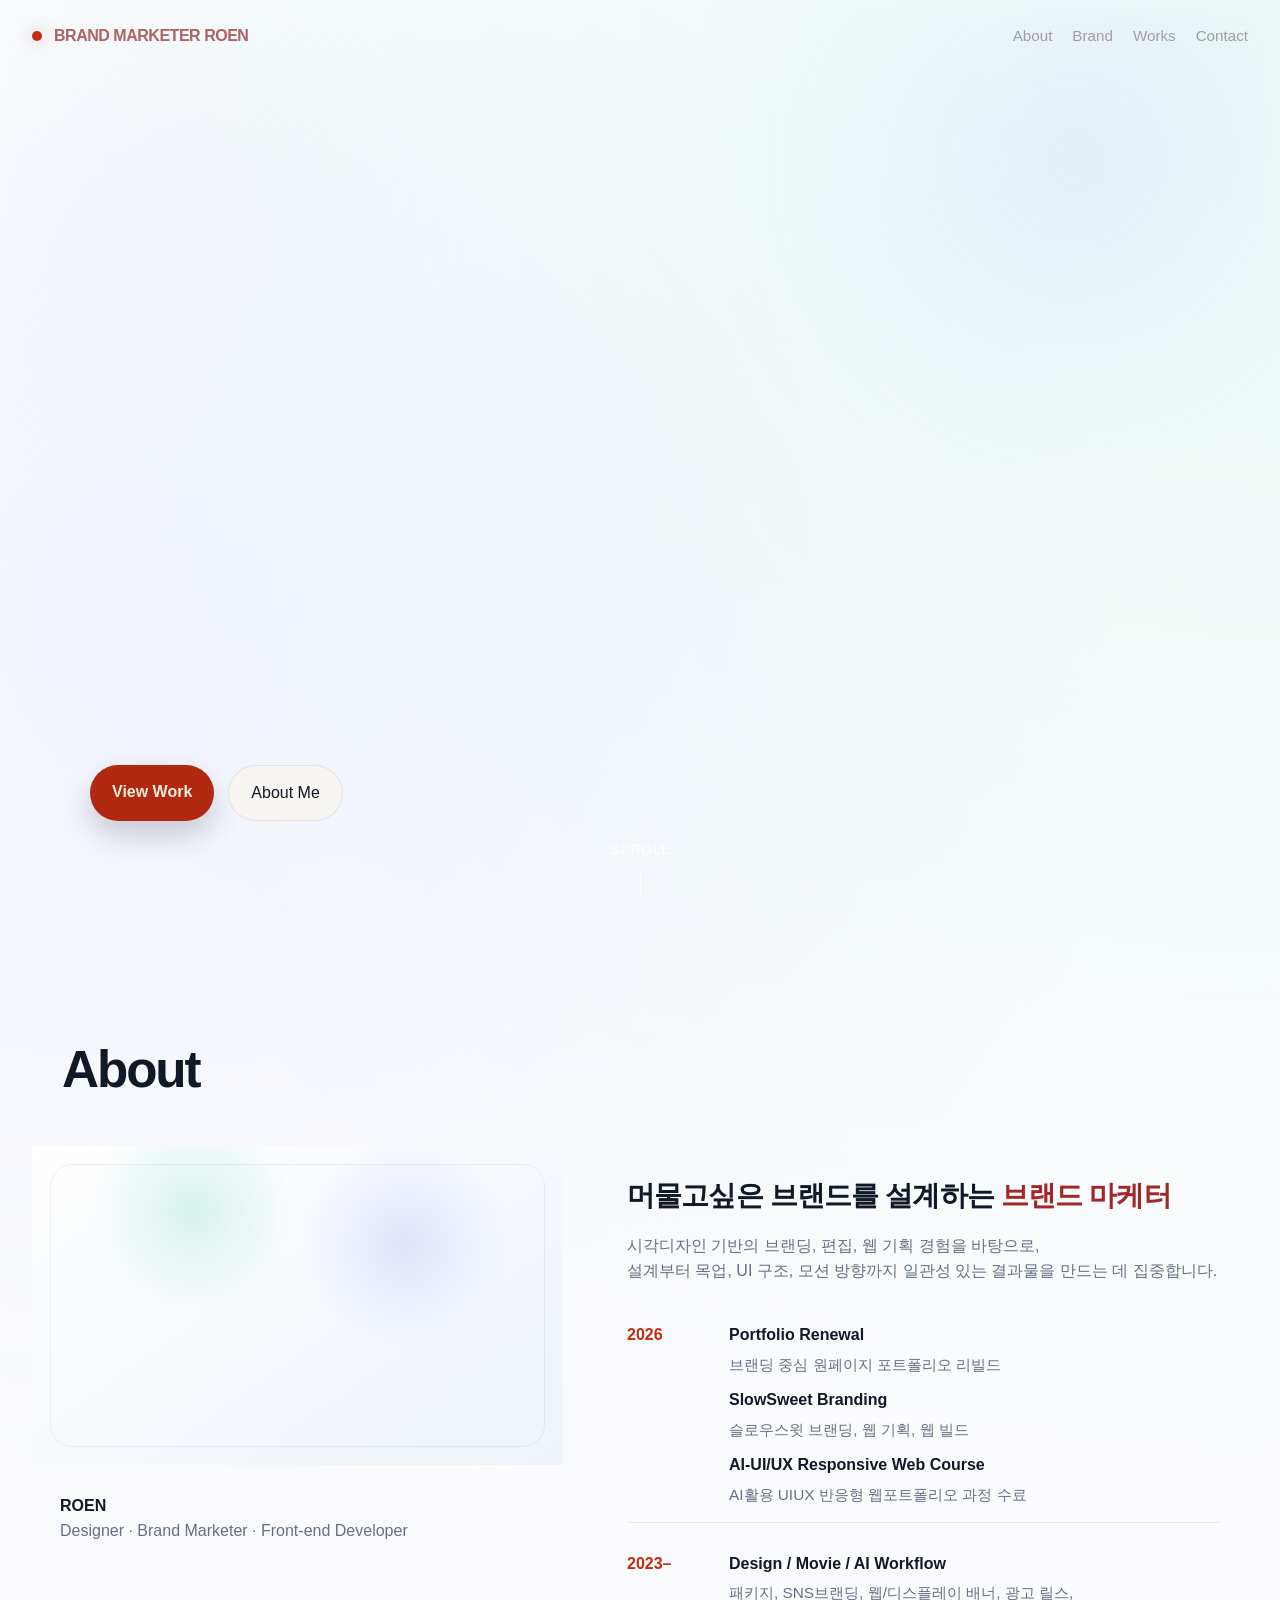
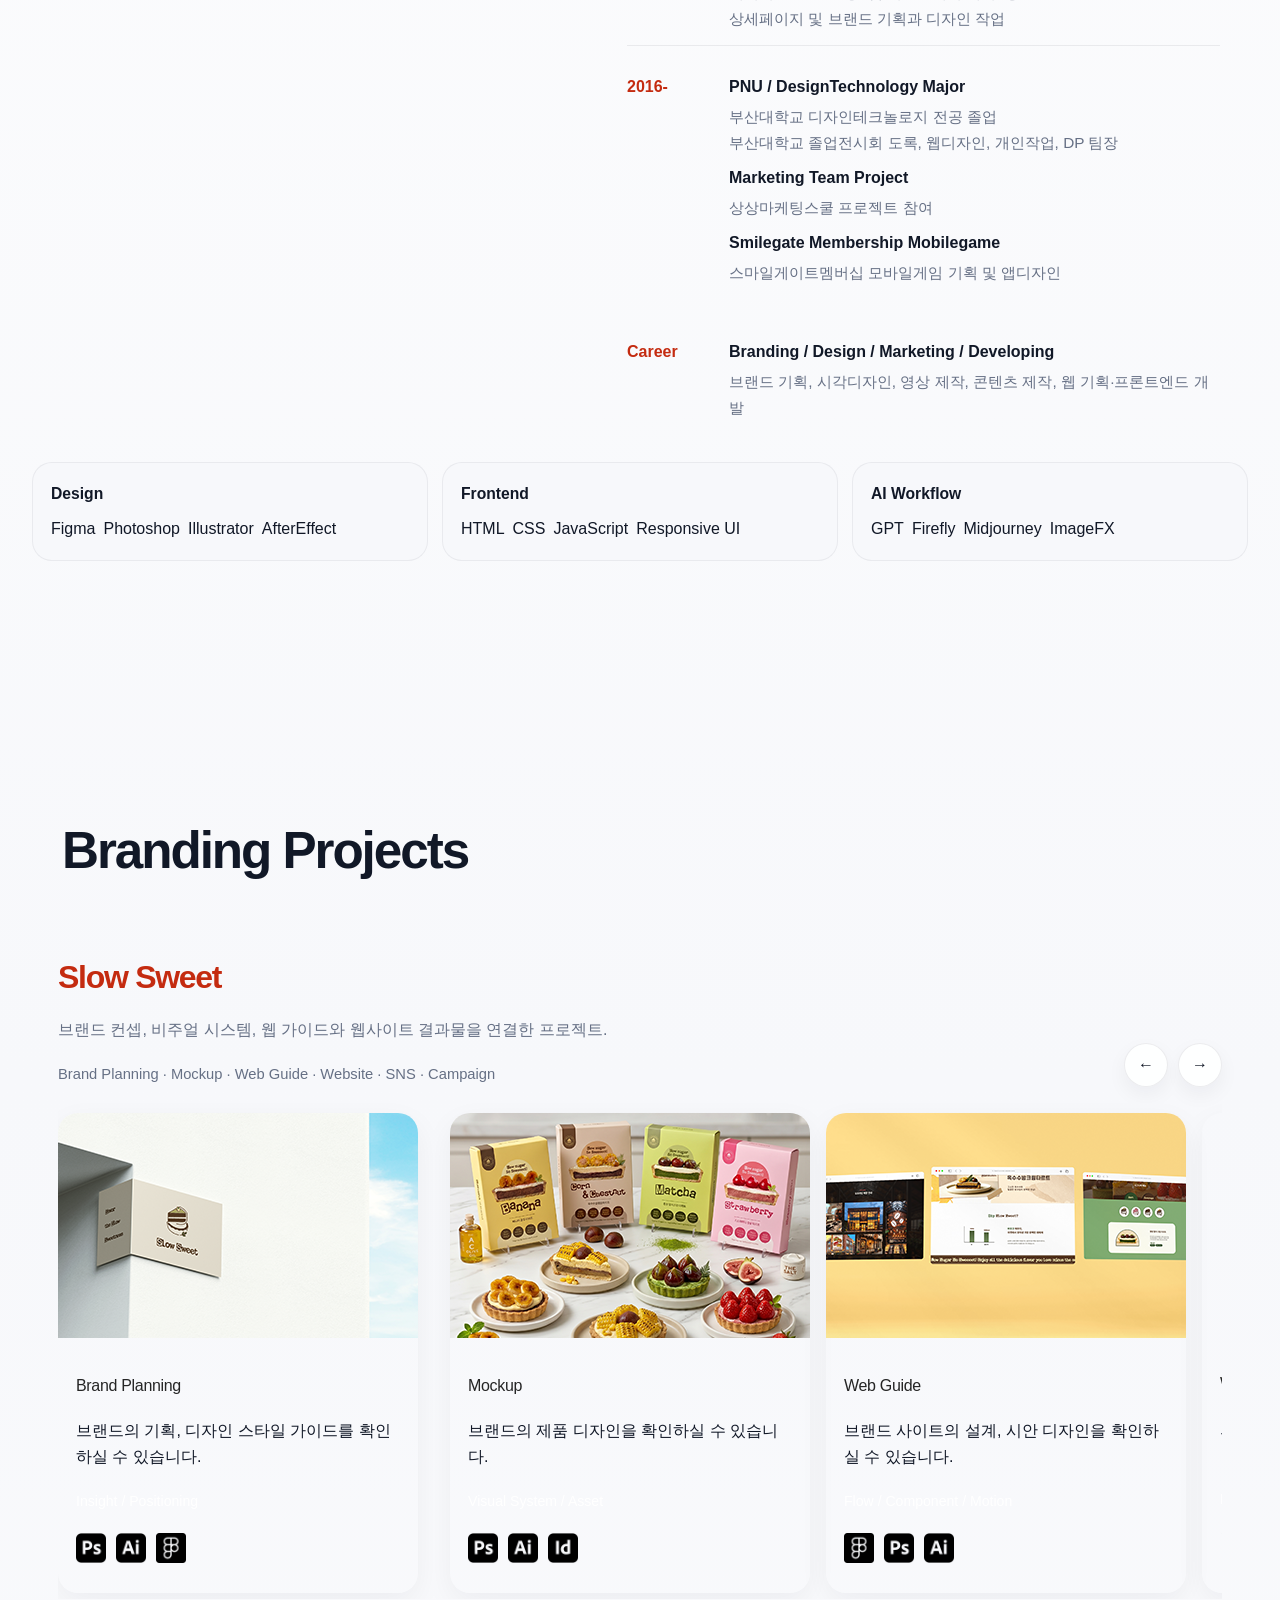
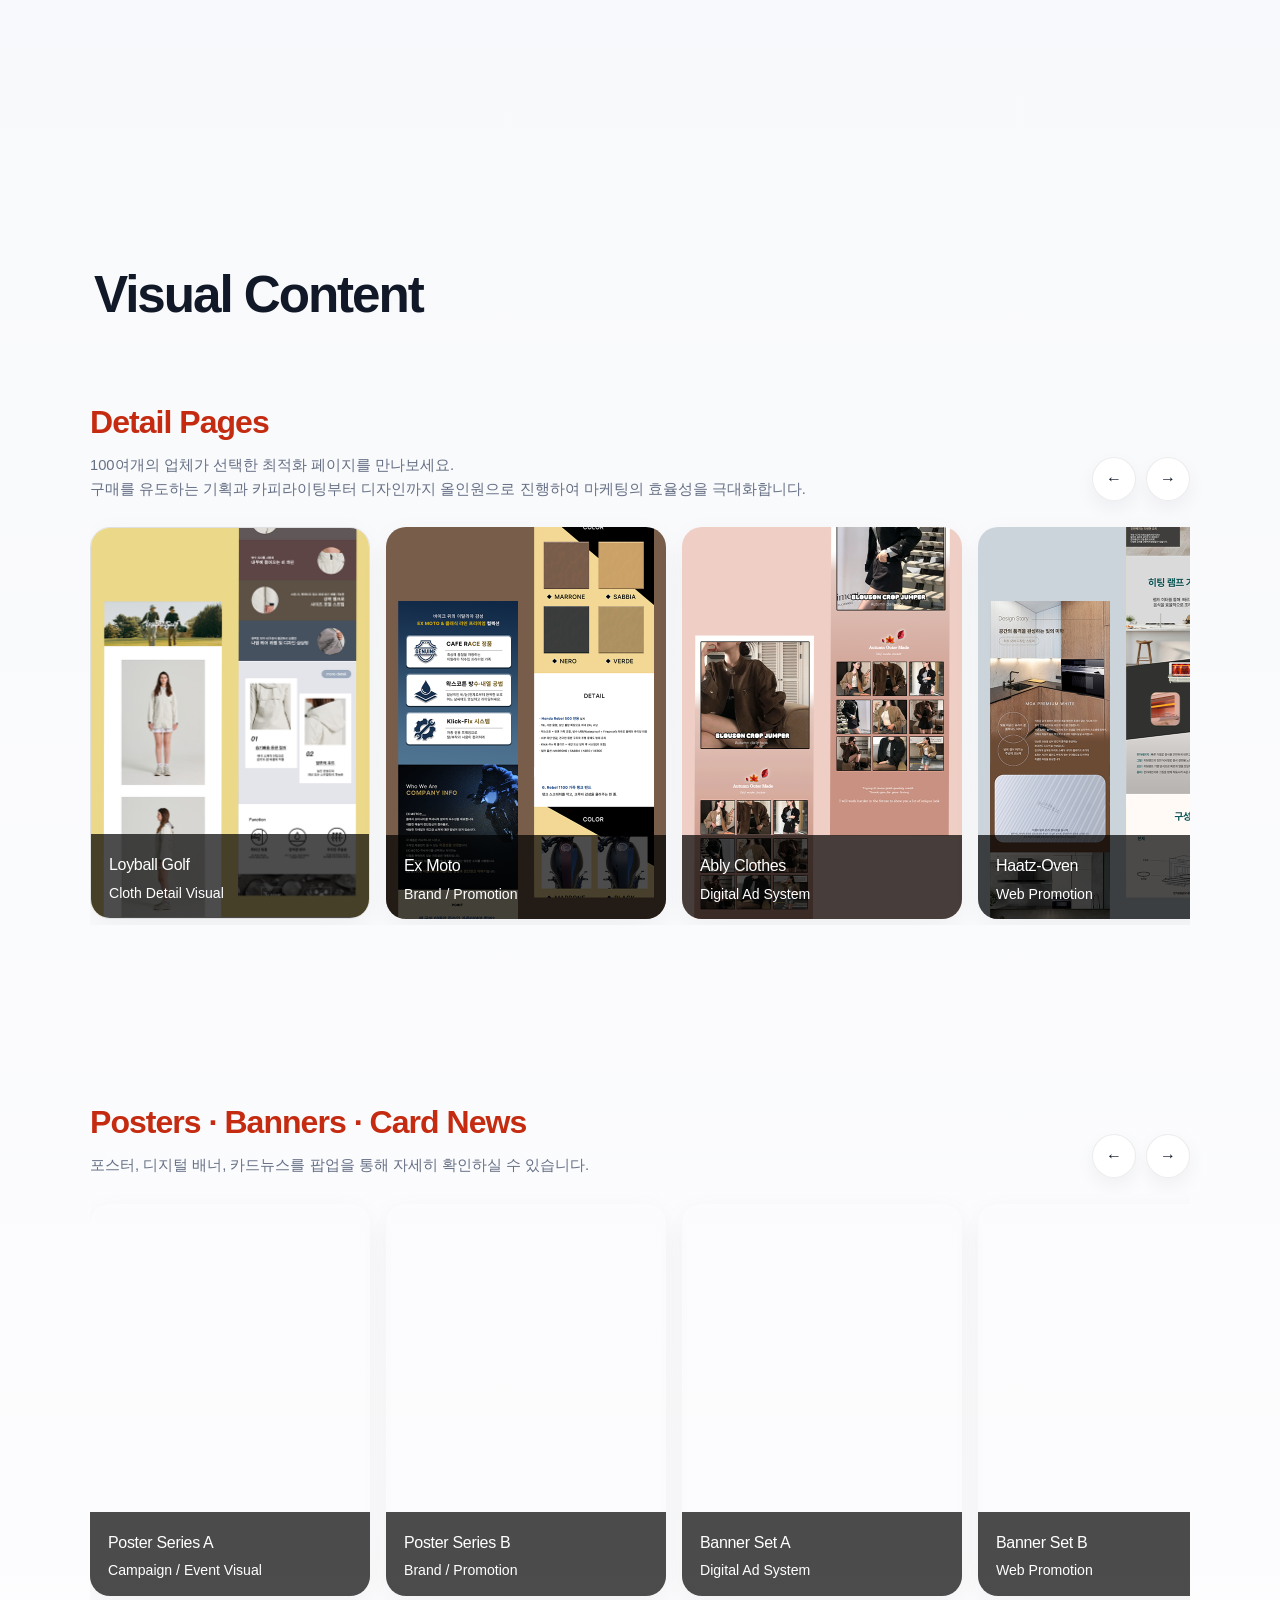
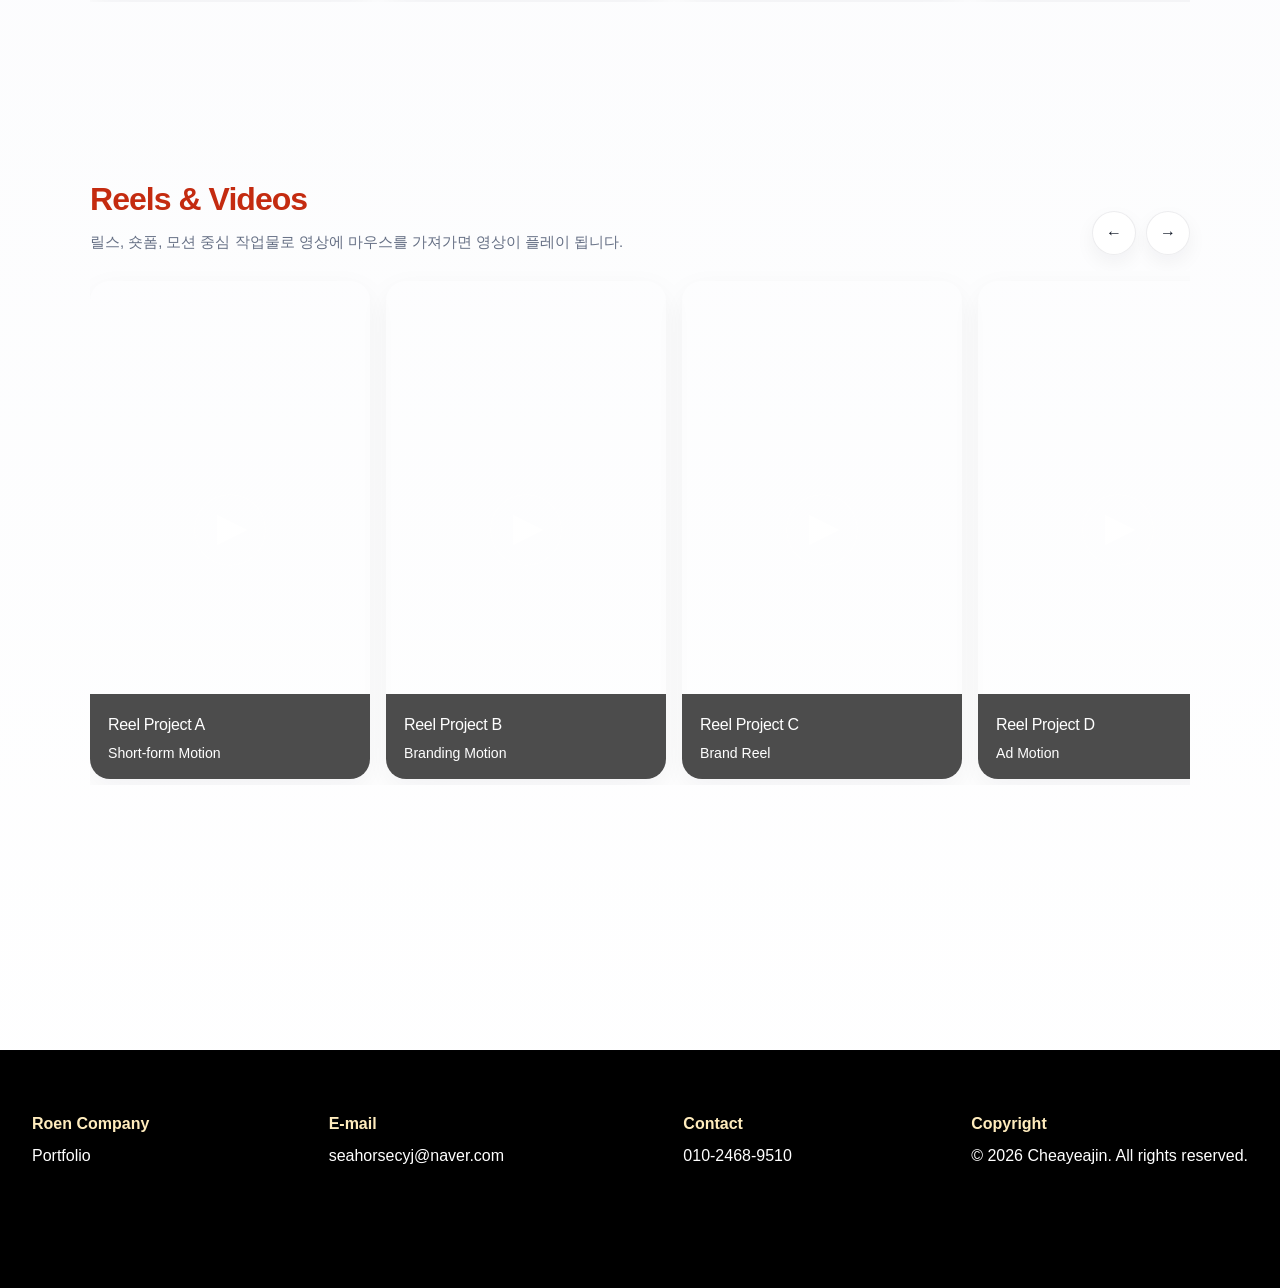
==== commit b5bf48ff: "." ====
--- a/index.html
+++ b/index.html
@@ -361,7 +361,7 @@
                       data-modal-note="이 영역은 포스터 전용 메모 박스입니다. 전시 개요, 인쇄 사양, 제작 포인트 등으로 자유롭게 수정하면 됩니다."
                       data-modal-video="Poster motion teaser area" data-modal-link="https://example.com"
                       style="border: 1px solid rgba(0, 0, 0, 0.1);" width="800" height="450" allowfullscreen>
-                      <data-modal-media="assets/img/poster_thumbnail_sample.jpg" data-modal-ratio="3 / 4">
+                      <data-modal-media="assets /img/poster_thumbnail_sample.jpg" data-modal-ratio="3 / 4">
                         <a href="https://www.figma.com/proto/vjuyHZKPItFvxMYXF8CarX/%EC%83%81%EC%84%B8%ED%8E%98%EC%9D%B4%EC%A7%80?node-id=1-2"
                           target="_blank">
                           <img src="./assets/img/Loyball.png" />
@@ -370,7 +370,7 @@
                         </a>
                     </article>
 
-                    <!--2. 엑스모토 오토바이-->
+                    <!--2. 엑스모토 오토바이 222-->
                     <article class="poster-thumb thumb-card" data-modal-type="poster" data-modal-label="Poster"
                       data-modal-title="Poster Series B" data-modal-description="브랜드 포스터 시리즈입니다."
                       data-modal-role="Poster Design" data-modal-tools="Photoshop"
@@ -423,7 +423,7 @@
                       data-modal-media="assets/img/banner_sample.jpeg">
                       <a href="https://www.figma.com/proto/GslJfFO9BJIb4IiKZAsXtV/4_Haatz-Oven?node-id=15-20&p=f&viewport=398%2C108%2C0.12&t=ssvfIEX2uSfycmbj-1&scaling=scale-down&content-scaling=fixed&page-id=0%3A1"
                         target="_blank">
-                       <img src="./assets/img/Haatz_Oven.png" alt="">
+                        <img src="./assets/img/Haatz_Oven.png" alt="">
                         <div class="thumb-overlay"><strong>Haatz-Oven</strong><span>Web Promotion</span></div>
                       </a>
                     </article>
@@ -523,6 +523,49 @@
                       </div>
                     </article>
 
+                    <!--39. Clothes4-->
+                    <article class="cardnews-thumb thumb-card" data-modal-type="cardnews" data-modal-label="Card News"
+                      data-modal-title="Card News Series B" data-modal-description="프로모션 콘텐츠를 정보형 카드뉴스로 정리한 작업입니다."
+                      data-modal-role="Card News Design" data-modal-tools="Photoshop, Figma"
+                      data-modal-summary="정보 전달 중심의 프로모션 카드뉴스입니다." data-modal-meta1-label="Topic"
+                      data-modal-meta1-value="Promotion" data-modal-meta2-label="Pages" data-modal-meta2-value="7 Pages"
+                      data-modal-meta3-label="Flow" data-modal-meta3-value="Intro → Detail → CTA"
+                      data-modal-meta4-label="Style" data-modal-meta4-value="Clean Info Layout"
+                      data-modal-tags="Promotion, Information" data-modal-note-title="Editable Note"
+                      data-modal-note="카드뉴스 프로젝트용 자유 메모 영역입니다." data-modal-video="Card news preview"
+                      data-modal-link="https://example.com"
+                      data-modal-images="assets/img/CardNews1.png|assets/img/CardNews2.png|assets/img/CardNews3.png|assets/img/CardNews4.png|assets/img/CardNews5.png|assets/img/CardNews6.png|assets/img/CardNews7.png">
+                      <a href="https://www.figma.com/proto/ZXwOFXHr4McrcDnwdIeEud/39_Clothes4?node-id=22-55&p=f&viewport=82%2C38%2C0.22&t=jclkwGlscGhyAFl3-1&scaling=scale-down&content-scaling=fixed&page-id=0%3A1"
+                        target="_blank">
+                        <div class="thumb-image">
+                          <img src="./assets/img/Clothes4.png" alt="">
+                        </div>
+                      </a>
+                      <div class="thumb-overlay"><strong>Card News Series B</strong><span>Promotion / Information</span>
+                      </div>
+                    </article>
+
+                    <!--40. Clothes5-->
+                    <article class="cardnews-thumb thumb-card" data-modal-type="cardnews" data-modal-label="Card News"
+                      data-modal-title="Card News Series B" data-modal-description="프로모션 콘텐츠를 정보형 카드뉴스로 정리한 작업입니다."
+                      data-modal-role="Card News Design" data-modal-tools="Photoshop, Figma"
+                      data-modal-summary="정보 전달 중심의 프로모션 카드뉴스입니다." data-modal-meta1-label="Topic"
+                      data-modal-meta1-value="Promotion" data-modal-meta2-label="Pages" data-modal-meta2-value="7 Pages"
+                      data-modal-meta3-label="Flow" data-modal-meta3-value="Intro → Detail → CTA"
+                      data-modal-meta4-label="Style" data-modal-meta4-value="Clean Info Layout"
+                      data-modal-tags="Promotion, Information" data-modal-note-title="Editable Note"
+                      data-modal-note="카드뉴스 프로젝트용 자유 메모 영역입니다." data-modal-video="Card news preview"
+                      data-modal-link="https://example.com"
+                      data-modal-images="assets/img/CardNews1.png|assets/img/CardNews2.png|assets/img/CardNews3.png|assets/img/CardNews4.png|assets/img/CardNews5.png|assets/img/CardNews6.png|assets/img/CardNews7.png">
+                      <a href="https://www.figma.com/proto/ZfMJktpK34Pe4pirr6woIX/40_Clothes5?node-id=22-55&viewport=-25%2C40%2C0.26&t=qZd7FWs1mWf0QxtV-1&scaling=scale-down&content-scaling=fixed&page-id=0%3A1"
+                        target="_blank">
+                        <div class="thumb-image">
+                          <img src="./assets/img/Clothes5.png" alt="">
+                        </div>
+                      </a>
+                      <div class="thumb-overlay"><strong>Card News Series B</strong><span>Promotion / Information</span>
+                      </div>
+                    </article>
 
                     <!--9. 트레비-->
                     <article class="cardnews-thumb thumb-card" data-modal-type="cardnews" data-modal-label="Card News"
@@ -546,11 +589,628 @@
                       </div>
                     </article>
 
-
-
+                    <!--10. 훈남꽃게-->
+                    <article class="cardnews-thumb thumb-card" data-modal-type="cardnews" data-modal-label="Card News"
+                      data-modal-title="Card News Series B" data-modal-description="프로모션 콘텐츠를 정보형 카드뉴스로 정리한 작업입니다."
+                      data-modal-role="Card News Design" data-modal-tools="Photoshop, Figma"
+                      data-modal-summary="정보 전달 중심의 프로모션 카드뉴스입니다." data-modal-meta1-label="Topic"
+                      data-modal-meta1-value="Promotion" data-modal-meta2-label="Pages" data-modal-meta2-value="7 Pages"
+                      data-modal-meta3-label="Flow" data-modal-meta3-value="Intro → Detail → CTA"
+                      data-modal-meta4-label="Style" data-modal-meta4-value="Clean Info Layout"
+                      data-modal-tags="Promotion, Information" data-modal-note-title="Editable Note"
+                      data-modal-note="카드뉴스 프로젝트용 자유 메모 영역입니다." data-modal-video="Card news preview"
+                      data-modal-link="https://example.com"
+                      data-modal-images="assets/img/CardNews1.png|assets/img/CardNews2.png|assets/img/CardNews3.png|assets/img/CardNews4.png|assets/img/CardNews5.png|assets/img/CardNews6.png|assets/img/CardNews7.png">
+                      <a href="https://www.figma.com/proto/EIsTVssYJMXh1lM3gNlzUe/10_Crab?node-id=22-104&p=f&viewport=516%2C20%2C0.05&t=av9YwR0Oy4u8dGYz-1&scaling=scale-down&content-scaling=fixed&page-id=0%3A1"
+                        target="_blank">
+                        <div class="thumb-image">
+                          <img src="./assets/img/Crab.png" alt="">
+                        </div>
+                      </a>
+                      <div class="thumb-overlay"><strong>Card News Series B</strong><span>Promotion / Information</span>
+                      </div>
+                    </article>
+
+                    <!--11. Cap-->
+                    <article class="cardnews-thumb thumb-card" data-modal-type="cardnews" data-modal-label="Card News"
+                      data-modal-title="Card News Series B" data-modal-description="프로모션 콘텐츠를 정보형 카드뉴스로 정리한 작업입니다."
+                      data-modal-role="Card News Design" data-modal-tools="Photoshop, Figma"
+                      data-modal-summary="정보 전달 중심의 프로모션 카드뉴스입니다." data-modal-meta1-label="Topic"
+                      data-modal-meta1-value="Promotion" data-modal-meta2-label="Pages" data-modal-meta2-value="7 Pages"
+                      data-modal-meta3-label="Flow" data-modal-meta3-value="Intro → Detail → CTA"
+                      data-modal-meta4-label="Style" data-modal-meta4-value="Clean Info Layout"
+                      data-modal-tags="Promotion, Information" data-modal-note-title="Editable Note"
+                      data-modal-note="카드뉴스 프로젝트용 자유 메모 영역입니다." data-modal-video="Card news preview"
+                      data-modal-link="https://example.com"
+                      data-modal-images="assets/img/CardNews1.png|assets/img/CardNews2.png|assets/img/CardNews3.png|assets/img/CardNews4.png|assets/img/CardNews5.png|assets/img/CardNews6.png|assets/img/CardNews7.png">
+                      <a href="https://www.figma.com/proto/j6rXjiwVRijpkUn5lxHzoh/11_Cap?node-id=22-104&p=f&viewport=436%2C17%2C0.08&t=QCaVUhWmxiCZohUH-1&scaling=scale-down&content-scaling=fixed&page-id=0%3A1"
+                        target="_blank">
+                        <div class="thumb-image">
+                          <img src="./assets/img/Cap.png" alt="">
+                        </div>
+                      </a>
+                      <div class="thumb-overlay"><strong>Card News Series B</strong><span>Promotion / Information</span>
+                      </div>
+                    </article>
+                    <!--12. Pillow-->
+                    <article class="cardnews-thumb thumb-card" data-modal-type="cardnews" data-modal-label="Card News"
+                      data-modal-title="Card News Series B" data-modal-description="프로모션 콘텐츠를 정보형 카드뉴스로 정리한 작업입니다."
+                      data-modal-role="Card News Design" data-modal-tools="Photoshop, Figma"
+                      data-modal-summary="정보 전달 중심의 프로모션 카드뉴스입니다." data-modal-meta1-label="Topic"
+                      data-modal-meta1-value="Promotion" data-modal-meta2-label="Pages" data-modal-meta2-value="7 Pages"
+                      data-modal-meta3-label="Flow" data-modal-meta3-value="Intro → Detail → CTA"
+                      data-modal-meta4-label="Style" data-modal-meta4-value="Clean Info Layout"
+                      data-modal-tags="Promotion, Information" data-modal-note-title="Editable Note"
+                      data-modal-note="카드뉴스 프로젝트용 자유 메모 영역입니다." data-modal-video="Card news preview"
+                      data-modal-link="https://example.com"
+                      data-modal-images="assets/img/CardNews1.png|assets/img/CardNews2.png|assets/img/CardNews3.png|assets/img/CardNews4.png|assets/img/CardNews5.png|assets/img/CardNews6.png|assets/img/CardNews7.png">
+                      <a href="https://www.figma.com/proto/A2IDuWpng1JeodlhXc8suU/12_Pillow?node-id=22-104&p=f&viewport=564%2C21%2C0.03&t=pMeq7Sfw7GFMRv4j-1&scaling=scale-down&content-scaling=fixed&page-id=0%3A1"
+                        target="_blank">
+                        <div class="thumb-image">
+                          <img src="./assets/img/Pillow.png" alt="">
+                        </div>
+                      </a>
+                      <div class="thumb-overlay"><strong>Card News Series B</strong><span>Promotion / Information</span>
+                      </div>
+                    </article>
+
+                    <!--13. Lg 에어컨-->
+                    <article class="cardnews-thumb thumb-card" data-modal-type="cardnews" data-modal-label="Card News"
+                      data-modal-title="Card News Series B" data-modal-description="프로모션 콘텐츠를 정보형 카드뉴스로 정리한 작업입니다."
+                      data-modal-role="Card News Design" data-modal-tools="Photoshop, Figma"
+                      data-modal-summary="정보 전달 중심의 프로모션 카드뉴스입니다." data-modal-meta1-label="Topic"
+                      data-modal-meta1-value="Promotion" data-modal-meta2-label="Pages" data-modal-meta2-value="7 Pages"
+                      data-modal-meta3-label="Flow" data-modal-meta3-value="Intro → Detail → CTA"
+                      data-modal-meta4-label="Style" data-modal-meta4-value="Clean Info Layout"
+                      data-modal-tags="Promotion, Information" data-modal-note-title="Editable Note"
+                      data-modal-note="카드뉴스 프로젝트용 자유 메모 영역입니다." data-modal-video="Card news preview"
+                      data-modal-link="https://example.com"
+                      data-modal-images="assets/img/CardNews1.png|assets/img/CardNews2.png|assets/img/CardNews3.png|assets/img/CardNews4.png|assets/img/CardNews5.png|assets/img/CardNews6.png|assets/img/CardNews7.png">
+                      <a href="https://www.figma.com/proto/ke2LYJVGcI6NVUFJN6psqG/13_LG?node-id=22-104&p=f&viewport=453%2C17%2C0.07&t=bJVo1mQPDaH4Jn83-1&scaling=scale-down&content-scaling=fixed&page-id=0%3A1"
+                        target="_blank">
+                        <div class="thumb-image">
+                          <img src="./assets/img/LG.png" alt="">
+                        </div>
+                      </a>
+                      <div class="thumb-overlay"><strong>Card News Series B</strong><span>Promotion / Information</span>
+                      </div>
+                    </article>
+
+                    <!--14. 호두과자 Nut-->
+                    <article class="cardnews-thumb thumb-card" data-modal-type="cardnews" data-modal-label="Card News"
+                      data-modal-title="Card News Series B" data-modal-description="프로모션 콘텐츠를 정보형 카드뉴스로 정리한 작업입니다."
+                      data-modal-role="Card News Design" data-modal-tools="Photoshop, Figma"
+                      data-modal-summary="정보 전달 중심의 프로모션 카드뉴스입니다." data-modal-meta1-label="Topic"
+                      data-modal-meta1-value="Promotion" data-modal-meta2-label="Pages" data-modal-meta2-value="7 Pages"
+                      data-modal-meta3-label="Flow" data-modal-meta3-value="Intro → Detail → CTA"
+                      data-modal-meta4-label="Style" data-modal-meta4-value="Clean Info Layout"
+                      data-modal-tags="Promotion, Information" data-modal-note-title="Editable Note"
+                      data-modal-note="카드뉴스 프로젝트용 자유 메모 영역입니다." data-modal-video="Card news preview"
+                      data-modal-link="https://example.com"
+                      data-modal-images="assets/img/CardNews1.png|assets/img/CardNews2.png|assets/img/CardNews3.png|assets/img/CardNews4.png|assets/img/CardNews5.png|assets/img/CardNews6.png|assets/img/CardNews7.png">
+                      <a href="https://www.figma.com/proto/Z0wFth54YEE8ZHZjx6x0vZ/14_Nut?node-id=22-80&p=f&viewport=218%2C32%2C0.23&t=WZEaFvr8SiOtwlTg-1&scaling=scale-down&content-scaling=fixed&page-id=0%3A1"
+                        target="_blank">
+                        <div class="thumb-image">
+                          <img src="./assets/img/Nut.png" alt="">
+                        </div>
+                      </a>
+                      <div class="thumb-overlay"><strong>Card News Series B</strong><span>Promotion / Information</span>
+                      </div>
+                    </article>
+
+                    <!--15. Zigzag 정한슬의류-->
+                    <article class="cardnews-thumb thumb-card" data-modal-type="cardnews" data-modal-label="Card News"
+                      data-modal-title="Card News Series B" data-modal-description="프로모션 콘텐츠를 정보형 카드뉴스로 정리한 작업입니다."
+                      data-modal-role="Card News Design" data-modal-tools="Photoshop, Figma"
+                      data-modal-summary="정보 전달 중심의 프로모션 카드뉴스입니다." data-modal-meta1-label="Topic"
+                      data-modal-meta1-value="Promotion" data-modal-meta2-label="Pages" data-modal-meta2-value="7 Pages"
+                      data-modal-meta3-label="Flow" data-modal-meta3-value="Intro → Detail → CTA"
+                      data-modal-meta4-label="Style" data-modal-meta4-value="Clean Info Layout"
+                      data-modal-tags="Promotion, Information" data-modal-note-title="Editable Note"
+                      data-modal-note="카드뉴스 프로젝트용 자유 메모 영역입니다." data-modal-video="Card news preview"
+                      data-modal-link="https://example.com"
+                      data-modal-images="assets/img/CardNews1.png|assets/img/CardNews2.png|assets/img/CardNews3.png|assets/img/CardNews4.png|assets/img/CardNews5.png|assets/img/CardNews6.png|assets/img/CardNews7.png">
+                      <a href="https://www.figma.com/proto/sprfTaNsWqBZQ2daK2Pc6i/15_Zigzag?node-id=22-80&p=f&viewport=589%2C26%2C0.04&t=L8jQD6NNywEeseoS-1&scaling=scale-down&content-scaling=fixed&page-id=0%3A1"
+                        target="_blank">
+                        <div class="thumb-image">
+                          <img src="./assets/img/Zigzag.png" alt="">
+                        </div>
+                      </a>
+                      <div class="thumb-overlay"><strong>Card News Series B</strong><span>Promotion / Information</span>
+                      </div>
+                    </article>
+
+
+                    <!--16. Ceramic-->
+                    <article class="cardnews-thumb thumb-card" data-modal-type="cardnews" data-modal-label="Card News"
+                      data-modal-title="Card News Series B" data-modal-description="프로모션 콘텐츠를 정보형 카드뉴스로 정리한 작업입니다."
+                      data-modal-role="Card News Design" data-modal-tools="Photoshop, Figma"
+                      data-modal-summary="정보 전달 중심의 프로모션 카드뉴스입니다." data-modal-meta1-label="Topic"
+                      data-modal-meta1-value="Promotion" data-modal-meta2-label="Pages" data-modal-meta2-value="7 Pages"
+                      data-modal-meta3-label="Flow" data-modal-meta3-value="Intro → Detail → CTA"
+                      data-modal-meta4-label="Style" data-modal-meta4-value="Clean Info Layout"
+                      data-modal-tags="Promotion, Information" data-modal-note-title="Editable Note"
+                      data-modal-note="카드뉴스 프로젝트용 자유 메모 영역입니다." data-modal-video="Card news preview"
+                      data-modal-link="https://example.com"
+                      data-modal-images="assets/img/CardNews1.png|assets/img/CardNews2.png|assets/img/CardNews3.png|assets/img/CardNews4.png|assets/img/CardNews5.png|assets/img/CardNews6.png|assets/img/CardNews7.png">
+                      <a href="https://www.figma.com/proto/0RNxz2oE81eKfl7eherHRd/16_Ceramic?node-id=22-55&p=f&t=V6NLJGuSzqFb1MEx-1&scaling=scale-down&content-scaling=fixed&page-id=0%3A1"
+                        target="_blank">
+                        <div class="thumb-image">
+                          <img src="./assets/img/Ceramic.png" alt="">
+                        </div>
+                      </a>
+                      <div class="thumb-overlay"><strong>Card News Series B</strong><span>Promotion / Information</span>
+                      </div>
+                    </article>
+
+                    <!--17. Atomild Tissue-->
+                    <article class="cardnews-thumb thumb-card" data-modal-type="cardnews" data-modal-label="Card News"
+                      data-modal-title="Card News Series B" data-modal-description="프로모션 콘텐츠를 정보형 카드뉴스로 정리한 작업입니다."
+                      data-modal-role="Card News Design" data-modal-tools="Photoshop, Figma"
+                      data-modal-summary="정보 전달 중심의 프로모션 카드뉴스입니다." data-modal-meta1-label="Topic"
+                      data-modal-meta1-value="Promotion" data-modal-meta2-label="Pages" data-modal-meta2-value="7 Pages"
+                      data-modal-meta3-label="Flow" data-modal-meta3-value="Intro → Detail → CTA"
+                      data-modal-meta4-label="Style" data-modal-meta4-value="Clean Info Layout"
+                      data-modal-tags="Promotion, Information" data-modal-note-title="Editable Note"
+                      data-modal-note="카드뉴스 프로젝트용 자유 메모 영역입니다." data-modal-video="Card news preview"
+                      data-modal-link="https://example.com"
+                      data-modal-images="assets/img/CardNews1.png|assets/img/CardNews2.png|assets/img/CardNews3.png|assets/img/CardNews4.png|assets/img/CardNews5.png|assets/img/CardNews6.png|assets/img/CardNews7.png">
+                      <a href="https://www.figma.com/proto/1KrqP5IaLRUsApc4Mjss6t/17_Atomild-Tissue?node-id=22-55&p=f&viewport=-107%2C26%2C0.3&t=Rcmh5Bt1U81KSIQW-1&scaling=scale-down&content-scaling=fixed&page-id=0%3A11"
+                        target="_blank">
+                        <div class="thumb-image">
+                          <img src="./assets/img/AtomildTissue.png" alt="">
+                        </div>
+                      </a>
+                      <div class="thumb-overlay"><strong>Card News Series B</strong><span>Promotion / Information</span>
+                      </div>
+                    </article>
+
+                    <!--18.JordanToothbrush-->
+                    <article class="cardnews-thumb thumb-card" data-modal-type="cardnews" data-modal-label="Card News"
+                      data-modal-title="Card News Series B" data-modal-description="프로모션 콘텐츠를 정보형 카드뉴스로 정리한 작업입니다."
+                      data-modal-role="Card News Design" data-modal-tools="Photoshop, Figma"
+                      data-modal-summary="정보 전달 중심의 프로모션 카드뉴스입니다." data-modal-meta1-label="Topic"
+                      data-modal-meta1-value="Promotion" data-modal-meta2-label="Pages" data-modal-meta2-value="7 Pages"
+                      data-modal-meta3-label="Flow" data-modal-meta3-value="Intro → Detail → CTA"
+                      data-modal-meta4-label="Style" data-modal-meta4-value="Clean Info Layout"
+                      data-modal-tags="Promotion, Information" data-modal-note-title="Editable Note"
+                      data-modal-note="카드뉴스 프로젝트용 자유 메모 영역입니다." data-modal-video="Card news preview"
+                      data-modal-link="https://example.com"
+                      data-modal-images="assets/img/CardNews1.png|assets/img/CardNews2.png|assets/img/CardNews3.png|assets/img/CardNews4.png|assets/img/CardNews5.png|assets/img/CardNews6.png|assets/img/CardNews7.png">
+                      <a href="https://www.figma.com/proto/kvRc3rNoWSh457ct8DAlus/18_JordanToothbrush?node-id=22-55&p=f&viewport=260%2C26%2C0.16&t=DDd01mRLCGuRO8mr-1&scaling=scale-down&content-scaling=fixed&page-id=0%3A1"
+                        target="_blank">
+                        <div class="thumb-image">
+                          <img src="./assets/img/JordanToothbrush.png" alt="">
+                        </div>
+                      </a>
+                      <div class="thumb-overlay"><strong>Card News Series B</strong><span>Promotion / Information</span>
+                      </div>
+                    </article>
+
+
+                    <!--20. Ramen-->
+                    <article class="cardnews-thumb thumb-card" data-modal-type="cardnews" data-modal-label="Card News"
+                      data-modal-title="Card News Series B" data-modal-description="프로모션 콘텐츠를 정보형 카드뉴스로 정리한 작업입니다."
+                      data-modal-role="Card News Design" data-modal-tools="Photoshop, Figma"
+                      data-modal-summary="정보 전달 중심의 프로모션 카드뉴스입니다." data-modal-meta1-label="Topic"
+                      data-modal-meta1-value="Promotion" data-modal-meta2-label="Pages" data-modal-meta2-value="7 Pages"
+                      data-modal-meta3-label="Flow" data-modal-meta3-value="Intro → Detail → CTA"
+                      data-modal-meta4-label="Style" data-modal-meta4-value="Clean Info Layout"
+                      data-modal-tags="Promotion, Information" data-modal-note-title="Editable Note"
+                      data-modal-note="카드뉴스 프로젝트용 자유 메모 영역입니다." data-modal-video="Card news preview"
+                      data-modal-link="https://example.com"
+                      data-modal-images="assets/img/CardNews1.png|assets/img/CardNews2.png|assets/img/CardNews3.png|assets/img/CardNews4.png|assets/img/CardNews5.png|assets/img/CardNews6.png|assets/img/CardNews7.png">
+                      <a href="https://www.figma.com/proto/vGgNnjvz7x5jnuiEb9kheL/20_Ramen?node-id=22-55&p=f&viewport=36%2C26%2C0.25&t=rwkJd1oecai3JtbE-1&scaling=scale-down&content-scaling=fixed&page-id=0%3A1"
+                        target="_blank">
+                        <div class="thumb-image">
+                          <img src="./assets/img/Ramen.png" alt="">
+                        </div>
+                      </a>
+                      <div class="thumb-overlay"><strong>Card News Series B</strong><span>Promotion / Information</span>
+                      </div>
+                    </article>
+
+                    <!--21. Sharpran-->
+                    <article class="cardnews-thumb thumb-card" data-modal-type="cardnews" data-modal-label="Card News"
+                      data-modal-title="Card News Series B" data-modal-description="프로모션 콘텐츠를 정보형 카드뉴스로 정리한 작업입니다."
+                      data-modal-role="Card News Design" data-modal-tools="Photoshop, Figma"
+                      data-modal-summary="정보 전달 중심의 프로모션 카드뉴스입니다." data-modal-meta1-label="Topic"
+                      data-modal-meta1-value="Promotion" data-modal-meta2-label="Pages" data-modal-meta2-value="7 Pages"
+                      data-modal-meta3-label="Flow" data-modal-meta3-value="Intro → Detail → CTA"
+                      data-modal-meta4-label="Style" data-modal-meta4-value="Clean Info Layout"
+                      data-modal-tags="Promotion, Information" data-modal-note-title="Editable Note"
+                      data-modal-note="카드뉴스 프로젝트용 자유 메모 영역입니다." data-modal-video="Card news preview"
+                      data-modal-link="https://example.com"
+                      data-modal-images="assets/img/CardNews1.png|assets/img/CardNews2.png|assets/img/CardNews3.png|assets/img/CardNews4.png|assets/img/CardNews5.png|assets/img/CardNews6.png|assets/img/CardNews7.png">
+                      <a href="https://www.figma.com/proto/TWchoMJFRgqlVq48XsnZC3/21_%EC%83%A4%ED%94%84%EB%9E%80?node-id=22-55&p=f&viewport=116%2C106%2C0.22&t=qXJxyoDbB6POJZhq-1&scaling=scale-down&content-scaling=fixed&page-id=0%3A1"
+                        target="_blank">
+                        <div class="thumb-image">
+                          <img src="./assets/img/Sharpran.png" alt="">
+                        </div>
+                      </a>
+                      <div class="thumb-overlay"><strong>Card News Series B</strong><span>Promotion / Information</span>
+                      </div>
+                    </article>
+
+                    <!--22. Zillette-->
+                    <article class="cardnews-thumb thumb-card" data-modal-type="cardnews" data-modal-label="Card News"
+                      data-modal-title="Card News Series B" data-modal-description="프로모션 콘텐츠를 정보형 카드뉴스로 정리한 작업입니다."
+                      data-modal-role="Card News Design" data-modal-tools="Photoshop, Figma"
+                      data-modal-summary="정보 전달 중심의 프로모션 카드뉴스입니다." data-modal-meta1-label="Topic"
+                      data-modal-meta1-value="Promotion" data-modal-meta2-label="Pages" data-modal-meta2-value="7 Pages"
+                      data-modal-meta3-label="Flow" data-modal-meta3-value="Intro → Detail → CTA"
+                      data-modal-meta4-label="Style" data-modal-meta4-value="Clean Info Layout"
+                      data-modal-tags="Promotion, Information" data-modal-note-title="Editable Note"
+                      data-modal-note="카드뉴스 프로젝트용 자유 메모 영역입니다." data-modal-video="Card news preview"
+                      data-modal-link="https://example.com"
+                      data-modal-images="assets/img/CardNews1.png|assets/img/CardNews2.png|assets/img/CardNews3.png|assets/img/CardNews4.png|assets/img/CardNews5.png|assets/img/CardNews6.png|assets/img/CardNews7.png">
+                      <a href="https://www.figma.com/proto/TlYFYONqoM9n54zO4JPEp8/22_Gillette?node-id=22-55&p=f&viewport=486%2C25%2C0.07&t=U0Eb1jY1RbKkNMDI-1&scaling=scale-down&content-scaling=fixed&page-id=0%3A1"
+                        target="_blank">
+                        <div class="thumb-image">
+                          <img src="./assets/img/Zillete.png" alt="">
+                        </div>
+                      </a>
+                      <div class="thumb-overlay"><strong>Card News Series B</strong><span>Promotion / Information</span>
+                      </div>
+                    </article>
+
+                    <!--23. Workbook-->
+                    <article class="cardnews-thumb thumb-card" data-modal-type="cardnews" data-modal-label="Card News"
+                      data-modal-title="Card News Series B" data-modal-description="프로모션 콘텐츠를 정보형 카드뉴스로 정리한 작업입니다."
+                      data-modal-role="Card News Design" data-modal-tools="Photoshop, Figma"
+                      data-modal-summary="정보 전달 중심의 프로모션 카드뉴스입니다." data-modal-meta1-label="Topic"
+                      data-modal-meta1-value="Promotion" data-modal-meta2-label="Pages" data-modal-meta2-value="7 Pages"
+                      data-modal-meta3-label="Flow" data-modal-meta3-value="Intro → Detail → CTA"
+                      data-modal-meta4-label="Style" data-modal-meta4-value="Clean Info Layout"
+                      data-modal-tags="Promotion, Information" data-modal-note-title="Editable Note"
+                      data-modal-note="카드뉴스 프로젝트용 자유 메모 영역입니다." data-modal-video="Card news preview"
+                      data-modal-link="https://example.com"
+                      data-modal-images="assets/img/CardNews1.png|assets/img/CardNews2.png|assets/img/CardNews3.png|assets/img/CardNews4.png|assets/img/CardNews5.png|assets/img/CardNews6.png|assets/img/CardNews7.png">
+                      <a href="https://www.figma.com/proto/kC4DZoWjCiomyHjxNiVfqV/23_Workbook?node-id=22-55&p=f&viewport=590%2C25%2C0.03&t=w8qypsG83iaNnWw1-1&scaling=scale-down&content-scaling=fixed&page-id=0%3A1"
+                        target="_blank">
+                        <div class="thumb-image">
+                          <img src="./assets/img/Workbook.png" alt="">
+                        </div>
+                      </a>
+                      <div class="thumb-overlay"><strong>Card News Series B</strong><span>Promotion / Information</span>
+                      </div>
+                    </article>
+
+                    <!--24. Milkit-->
+                    <article class="cardnews-thumb thumb-card" data-modal-type="cardnews" data-modal-label="Card News"
+                      data-modal-title="Card News Series B" data-modal-description="프로모션 콘텐츠를 정보형 카드뉴스로 정리한 작업입니다."
+                      data-modal-role="Card News Design" data-modal-tools="Photoshop, Figma"
+                      data-modal-summary="정보 전달 중심의 프로모션 카드뉴스입니다." data-modal-meta1-label="Topic"
+                      data-modal-meta1-value="Promotion" data-modal-meta2-label="Pages" data-modal-meta2-value="7 Pages"
+                      data-modal-meta3-label="Flow" data-modal-meta3-value="Intro → Detail → CTA"
+                      data-modal-meta4-label="Style" data-modal-meta4-value="Clean Info Layout"
+                      data-modal-tags="Promotion, Information" data-modal-note-title="Editable Note"
+                      data-modal-note="카드뉴스 프로젝트용 자유 메모 영역입니다." data-modal-video="Card news preview"
+                      data-modal-link="https://example.com"
+                      data-modal-images="assets/img/CardNews1.png|assets/img/CardNews2.png|assets/img/CardNews3.png|assets/img/CardNews4.png|assets/img/CardNews5.png|assets/img/CardNews6.png|assets/img/CardNews7.png">
+                      <a href="https://www.figma.com/proto/XNl3gk9zpHgmjjr7YkSCDw/24_Milkit?node-id=22-55&p=f&viewport=449%2C25%2C0.08&t=G1FeDQNbPrq1Cn2E-1&scaling=scale-down&content-scaling=fixed&page-id=0%3A1"
+                        target="_blank">
+                        <div class="thumb-image">
+                          <img src="./assets/img/Milkit.png" alt="">
+                        </div>
+                      </a>
+                      <div class="thumb-overlay"><strong>Card News Series B</strong><span>Promotion / Information</span>
+                      </div>
+                    </article>
+
+                    <!--25. ROD SKILecture-->
+                    <article class="cardnews-thumb thumb-card" data-modal-type="cardnews" data-modal-label="Card News"
+                      data-modal-title="Card News Series B" data-modal-description="프로모션 콘텐츠를 정보형 카드뉴스로 정리한 작업입니다."
+                      data-modal-role="Card News Design" data-modal-tools="Photoshop, Figma"
+                      data-modal-summary="정보 전달 중심의 프로모션 카드뉴스입니다." data-modal-meta1-label="Topic"
+                      data-modal-meta1-value="Promotion" data-modal-meta2-label="Pages" data-modal-meta2-value="7 Pages"
+                      data-modal-meta3-label="Flow" data-modal-meta3-value="Intro → Detail → CTA"
+                      data-modal-meta4-label="Style" data-modal-meta4-value="Clean Info Layout"
+                      data-modal-tags="Promotion, Information" data-modal-note-title="Editable Note"
+                      data-modal-note="카드뉴스 프로젝트용 자유 메모 영역입니다." data-modal-video="Card news preview"
+                      data-modal-link="https://example.com"
+                      data-modal-images="assets/img/CardNews1.png|assets/img/CardNews2.png|assets/img/CardNews3.png|assets/img/CardNews4.png|assets/img/CardNews5.png|assets/img/CardNews6.png|assets/img/CardNews7.png">
+                      <a href="https://www.figma.com/proto/jKgbglPJ1ZBfWLOztPSlh4/25_ROD_SkiLecture?node-id=22-55&p=f&viewport=530%2C28%2C0.05&t=4X3eA8wOyhCRHvdt-1&scaling=scale-down&content-scaling=fixed&page-id=0%3A1"
+                        target="_blank">
+                        <div class="thumb-image">
+                          <img src="./assets/img/SkiLecture.png" alt="">
+                        </div>
+                      </a>
+                      <div class="thumb-overlay"><strong>Card News Series B</strong><span>Promotion / Information</span>
+                      </div>
+                    </article>
+
+                    <!--26. Fruit-->
+                    <article class="cardnews-thumb thumb-card" data-modal-type="cardnews" data-modal-label="Card News"
+                      data-modal-title="Card News Series B" data-modal-description="프로모션 콘텐츠를 정보형 카드뉴스로 정리한 작업입니다."
+                      data-modal-role="Card News Design" data-modal-tools="Photoshop, Figma"
+                      data-modal-summary="정보 전달 중심의 프로모션 카드뉴스입니다." data-modal-meta1-label="Topic"
+                      data-modal-meta1-value="Promotion" data-modal-meta2-label="Pages" data-modal-meta2-value="7 Pages"
+                      data-modal-meta3-label="Flow" data-modal-meta3-value="Intro → Detail → CTA"
+                      data-modal-meta4-label="Style" data-modal-meta4-value="Clean Info Layout"
+                      data-modal-tags="Promotion, Information" data-modal-note-title="Editable Note"
+                      data-modal-note="카드뉴스 프로젝트용 자유 메모 영역입니다." data-modal-video="Card news preview"
+                      data-modal-link="https://example.com"
+                      data-modal-images="assets/img/CardNews1.png|assets/img/CardNews2.png|assets/img/CardNews3.png|assets/img/CardNews4.png|assets/img/CardNews5.png|assets/img/CardNews6.png|assets/img/CardNews7.png">
+                      <a href="https://www.figma.com/proto/AvPED0Mk743Wf0njLPKM7K/26_Fruit?node-id=22-55&p=f&viewport=370%2C31%2C0.11&t=juZq6oAVDAsrKF23-1&scaling=scale-down&content-scaling=fixed&page-id=0%3A1"
+                        target="_blank">
+                        <div class="thumb-image">
+                          <img src="./assets/img/Fruit.png" alt="">
+                        </div>
+                      </a>
+                      <div class="thumb-overlay"><strong>Card News Series B</strong><span>Promotion / Information</span>
+                      </div>
+                    </article>
+
+                    <!--27. EverCollagen-->
+                    <article class="cardnews-thumb thumb-card" data-modal-type="cardnews" data-modal-label="Card News"
+                      data-modal-title="Card News Series B" data-modal-description="프로모션 콘텐츠를 정보형 카드뉴스로 정리한 작업입니다."
+                      data-modal-role="Card News Design" data-modal-tools="Photoshop, Figma"
+                      data-modal-summary="정보 전달 중심의 프로모션 카드뉴스입니다." data-modal-meta1-label="Topic"
+                      data-modal-meta1-value="Promotion" data-modal-meta2-label="Pages" data-modal-meta2-value="7 Pages"
+                      data-modal-meta3-label="Flow" data-modal-meta3-value="Intro → Detail → CTA"
+                      data-modal-meta4-label="Style" data-modal-meta4-value="Clean Info Layout"
+                      data-modal-tags="Promotion, Information" data-modal-note-title="Editable Note"
+                      data-modal-note="카드뉴스 프로젝트용 자유 메모 영역입니다." data-modal-video="Card news preview"
+                      data-modal-link="https://example.com"
+                      data-modal-images="assets/img/CardNews1.png|assets/img/CardNews2.png|assets/img/CardNews3.png|assets/img/CardNews4.png|assets/img/CardNews5.png|assets/img/CardNews6.png|assets/img/CardNews7.png">
+                      <a href="https://www.figma.com/proto/94sDtHZ6YmGYwJzXvAnR5m/27_EverCollagen?node-id=22-55&p=f&viewport=-254%2C45%2C0.35&t=dvdRLlm3NQSXLXG0-1&scaling=scale-down&content-scaling=fixed&page-id=0%3A1"
+                        target="_blank">
+                        <div class="thumb-image">
+                          <img src="./assets/img/Evercollagen.png" alt="">
+                        </div>
+                      </a>
+                      <div class="thumb-overlay"><strong>Card News Series B</strong><span>Promotion / Information</span>
+                      </div>
+                    </article>
+
+                    <!--28. Montemillano-->
+                    <article class="cardnews-thumb thumb-card" data-modal-type="cardnews" data-modal-label="Card News"
+                      data-modal-title="Card News Series B" data-modal-description="프로모션 콘텐츠를 정보형 카드뉴스로 정리한 작업입니다."
+                      data-modal-role="Card News Design" data-modal-tools="Photoshop, Figma"
+                      data-modal-summary="정보 전달 중심의 프로모션 카드뉴스입니다." data-modal-meta1-label="Topic"
+                      data-modal-meta1-value="Promotion" data-modal-meta2-label="Pages" data-modal-meta2-value="7 Pages"
+                      data-modal-meta3-label="Flow" data-modal-meta3-value="Intro → Detail → CTA"
+                      data-modal-meta4-label="Style" data-modal-meta4-value="Clean Info Layout"
+                      data-modal-tags="Promotion, Information" data-modal-note-title="Editable Note"
+                      data-modal-note="카드뉴스 프로젝트용 자유 메모 영역입니다." data-modal-video="Card news preview"
+                      data-modal-link="https://example.com"
+                      data-modal-images="assets/img/CardNews1.png|assets/img/CardNews2.png|assets/img/CardNews3.png|assets/img/CardNews4.png|assets/img/CardNews5.png|assets/img/CardNews6.png|assets/img/CardNews7.png">
+                      <a href="https://www.figma.com/proto/dnFBZDw6e9hmXDkT0MKgVw/28_Montemillano?node-id=22-55&p=f&viewport=283%2C34%2C0.16&t=iJYyiVUTQTCXipKB-1&scaling=scale-down&content-scaling=fixed&page-id=0%3A1"
+                        target="_blank">
+                        <div class="thumb-image">
+                          <img src="./assets/img/Montemillano.png" alt="">
+                        </div>
+                      </a>
+                      <div class="thumb-overlay"><strong>Card News Series B</strong><span>Promotion / Information</span>
+                      </div>
+                    </article>
+
+                    <!--29. Muffler-->
+                    <article class="cardnews-thumb thumb-card" data-modal-type="cardnews" data-modal-label="Card News"
+                      data-modal-title="Card News Series B" data-modal-description="프로모션 콘텐츠를 정보형 카드뉴스로 정리한 작업입니다."
+                      data-modal-role="Card News Design" data-modal-tools="Photoshop, Figma"
+                      data-modal-summary="정보 전달 중심의 프로모션 카드뉴스입니다." data-modal-meta1-label="Topic"
+                      data-modal-meta1-value="Promotion" data-modal-meta2-label="Pages" data-modal-meta2-value="7 Pages"
+                      data-modal-meta3-label="Flow" data-modal-meta3-value="Intro → Detail → CTA"
+                      data-modal-meta4-label="Style" data-modal-meta4-value="Clean Info Layout"
+                      data-modal-tags="Promotion, Information" data-modal-note-title="Editable Note"
+                      data-modal-note="카드뉴스 프로젝트용 자유 메모 영역입니다." data-modal-video="Card news preview"
+                      data-modal-link="https://example.com"
+                      data-modal-images="assets/img/CardNews1.png|assets/img/CardNews2.png|assets/img/CardNews3.png|assets/img/CardNews4.png|assets/img/CardNews5.png|assets/img/CardNews6.png|assets/img/CardNews7.png">
+                      <a href="https://www.figma.com/proto/eijXKUzqZQ07j7h4ml1m3I/29_Muffler?node-id=22-55&p=f&viewport=278%2C33%2C0.15&t=9t3jjDMd5qQeSXLZ-1&scaling=scale-down&content-scaling=fixed&page-id=0%3A1"
+                        target="_blank">
+                        <div class="thumb-image">
+                          <img src="./assets/img/Muffler.png" alt="">
+                        </div>
+                      </a>
+                      <div class="thumb-overlay"><strong>Card News Series B</strong><span>Promotion / Information</span>
+                      </div>
+                    </article>
+
+                    <!--30. Cosmetic_Translate-->
+                    <article class="cardnews-thumb thumb-card" data-modal-type="cardnews" data-modal-label="Card News"
+                      data-modal-title="Card News Series B" data-modal-description="프로모션 콘텐츠를 정보형 카드뉴스로 정리한 작업입니다."
+                      data-modal-role="Card News Design" data-modal-tools="Photoshop, Figma"
+                      data-modal-summary="정보 전달 중심의 프로모션 카드뉴스입니다." data-modal-meta1-label="Topic"
+                      data-modal-meta1-value="Promotion" data-modal-meta2-label="Pages" data-modal-meta2-value="7 Pages"
+                      data-modal-meta3-label="Flow" data-modal-meta3-value="Intro → Detail → CTA"
+                      data-modal-meta4-label="Style" data-modal-meta4-value="Clean Info Layout"
+                      data-modal-tags="Promotion, Information" data-modal-note-title="Editable Note"
+                      data-modal-note="카드뉴스 프로젝트용 자유 메모 영역입니다." data-modal-video="Card news preview"
+                      data-modal-link="https://example.com"
+                      data-modal-images="assets/img/CardNews1.png|assets/img/CardNews2.png|assets/img/CardNews3.png|assets/img/CardNews4.png|assets/img/CardNews5.png|assets/img/CardNews6.png|assets/img/CardNews7.png">
+                      <a href="https://www.figma.com/proto/aCLTpBKPLRslOK8NAjBkwG/30_Cosmetic_Translate?node-id=22-55&p=f&viewport=473%2C29%2C0.07&t=m9Rvfx1l3Go6KDm7-1&scaling=scale-down&content-scaling=fixed&page-id=0%3A1"
+                        target="_blank">
+                        <div class="thumb-image">
+                          <img src="./assets/img/Cosmetic_Translate.png" alt="">
+                        </div>
+                      </a>
+                      <div class="thumb-overlay"><strong>Card News Series B</strong><span>Promotion / Information</span>
+                      </div>
+                    </article>
+
+                    <!--31. Logitech Keyboard-->
+                    <article class="cardnews-thumb thumb-card" data-modal-type="cardnews" data-modal-label="Card News"
+                      data-modal-title="Card News Series B" data-modal-description="프로모션 콘텐츠를 정보형 카드뉴스로 정리한 작업입니다."
+                      data-modal-role="Card News Design" data-modal-tools="Photoshop, Figma"
+                      data-modal-summary="정보 전달 중심의 프로모션 카드뉴스입니다." data-modal-meta1-label="Topic"
+                      data-modal-meta1-value="Promotion" data-modal-meta2-label="Pages" data-modal-meta2-value="7 Pages"
+                      data-modal-meta3-label="Flow" data-modal-meta3-value="Intro → Detail → CTA"
+                      data-modal-meta4-label="Style" data-modal-meta4-value="Clean Info Layout"
+                      data-modal-tags="Promotion, Information" data-modal-note-title="Editable Note"
+                      data-modal-note="카드뉴스 프로젝트용 자유 메모 영역입니다." data-modal-video="Card news preview"
+                      data-modal-link="https://example.com"
+                      data-modal-images="assets/img/CardNews1.png|assets/img/CardNews2.png|assets/img/CardNews3.png|assets/img/CardNews4.png|assets/img/CardNews5.png|assets/img/CardNews6.png|assets/img/CardNews7.png">
+                      <a href="https://www.figma.com/proto/9KxwZCyYCHiueUCq0KT5pQ/31_Logitech-Keyboard?node-id=22-55&p=f&viewport=422%2C30%2C0.09&t=66SqoTx5t6gE5kcI-1&scaling=scale-down&content-scaling=fixed&page-id=0%3A1"
+                        target="_blank">
+                        <div class="thumb-image">
+                          <img src="./assets/img/LogitechKeyboard.png" alt="">
+                        </div>
+                      </a>
+                      <div class="thumb-overlay"><strong>Card News Series B</strong><span>Promotion / Information</span>
+                      </div>
+                    </article>
+
+                    <!--32. Nongsim-->
+                    <article class="cardnews-thumb thumb-card" data-modal-type="cardnews" data-modal-label="Card News"
+                      data-modal-title="Card News Series B" data-modal-description="프로모션 콘텐츠를 정보형 카드뉴스로 정리한 작업입니다."
+                      data-modal-role="Card News Design" data-modal-tools="Photoshop, Figma"
+                      data-modal-summary="정보 전달 중심의 프로모션 카드뉴스입니다." data-modal-meta1-label="Topic"
+                      data-modal-meta1-value="Promotion" data-modal-meta2-label="Pages" data-modal-meta2-value="7 Pages"
+                      data-modal-meta3-label="Flow" data-modal-meta3-value="Intro → Detail → CTA"
+                      data-modal-meta4-label="Style" data-modal-meta4-value="Clean Info Layout"
+                      data-modal-tags="Promotion, Information" data-modal-note-title="Editable Note"
+                      data-modal-note="카드뉴스 프로젝트용 자유 메모 영역입니다." data-modal-video="Card news preview"
+                      data-modal-link="https://example.com"
+                      data-modal-images="assets/img/CardNews1.png|assets/img/CardNews2.png|assets/img/CardNews3.png|assets/img/CardNews4.png|assets/img/CardNews5.png|assets/img/CardNews6.png|assets/img/CardNews7.png">
+                      <a href="https://www.figma.com/proto/oG5QS1ShRKFendrpGvpKYz/32_Nongsim?node-id=22-55&p=f&viewport=19%2C39%2C0.25&t=0jPfk8lTJX9oLYMO-1&scaling=scale-down&content-scaling=fixed&page-id=0%3A1"
+                        target="_blank">
+                        <div class="thumb-image">
+                          <img src="./assets/img/Nongsim.png" alt="">
+                        </div>
+                      </a>
+                      <div class="thumb-overlay"><strong>Card News Series B</strong><span>Promotion / Information</span>
+                      </div>
+                    </article>
+
+                    <!--33. PowerOutlet-->
+                    <article class="cardnews-thumb thumb-card" data-modal-type="cardnews" data-modal-label="Card News"
+                      data-modal-title="Card News Series B" data-modal-description="프로모션 콘텐츠를 정보형 카드뉴스로 정리한 작업입니다."
+                      data-modal-role="Card News Design" data-modal-tools="Photoshop, Figma"
+                      data-modal-summary="정보 전달 중심의 프로모션 카드뉴스입니다." data-modal-meta1-label="Topic"
+                      data-modal-meta1-value="Promotion" data-modal-meta2-label="Pages" data-modal-meta2-value="7 Pages"
+                      data-modal-meta3-label="Flow" data-modal-meta3-value="Intro → Detail → CTA"
+                      data-modal-meta4-label="Style" data-modal-meta4-value="Clean Info Layout"
+                      data-modal-tags="Promotion, Information" data-modal-note-title="Editable Note"
+                      data-modal-note="카드뉴스 프로젝트용 자유 메모 영역입니다." data-modal-video="Card news preview"
+                      data-modal-link="https://example.com"
+                      data-modal-images="assets/img/CardNews1.png|assets/img/CardNews2.png|assets/img/CardNews3.png|assets/img/CardNews4.png|assets/img/CardNews5.png|assets/img/CardNews6.png|assets/img/CardNews7.png">
+                      <a href="https://www.figma.com/proto/goAFP9wGZUyvqG7dlVz6PZ/33_PowerOutlet?node-id=22-55&p=f&viewport=234%2C34%2C0.16&t=TMIWdw4FtXgOdGkF-1&scaling=scale-down&content-scaling=fixed&page-id=0%3A1"
+                        target="_blank">
+                        <div class="thumb-image">
+                          <img src="./assets/img/PowerOutlet.png" alt="">
+                        </div>
+                      </a>
+                      <div class="thumb-overlay"><strong>Card News Series B</strong><span>Promotion / Information</span>
+                      </div>
+                    </article>
+
+
+                    <!--34. Clothes2-->
+                    <article class="cardnews-thumb thumb-card" data-modal-type="cardnews" data-modal-label="Card News"
+                      data-modal-title="Card News Series B" data-modal-description="프로모션 콘텐츠를 정보형 카드뉴스로 정리한 작업입니다."
+                      data-modal-role="Card News Design" data-modal-tools="Photoshop, Figma"
+                      data-modal-summary="정보 전달 중심의 프로모션 카드뉴스입니다." data-modal-meta1-label="Topic"
+                      data-modal-meta1-value="Promotion" data-modal-meta2-label="Pages" data-modal-meta2-value="7 Pages"
+                      data-modal-meta3-label="Flow" data-modal-meta3-value="Intro → Detail → CTA"
+                      data-modal-meta4-label="Style" data-modal-meta4-value="Clean Info Layout"
+                      data-modal-tags="Promotion, Information" data-modal-note-title="Editable Note"
+                      data-modal-note="카드뉴스 프로젝트용 자유 메모 영역입니다." data-modal-video="Card news preview"
+                      data-modal-link="https://example.com"
+                      data-modal-images="assets/img/CardNews1.png|assets/img/CardNews2.png|assets/img/CardNews3.png|assets/img/CardNews4.png|assets/img/CardNews5.png|assets/img/CardNews6.png|assets/img/CardNews7.png">
+                      <a href="https://www.figma.com/proto/6qq8KEhQhjLYSlEyN386z4/34_Clothes2?node-id=22-55&p=f&viewport=538%2C28%2C0.05&t=2qKQbYNvi2b8KlAb-1&scaling=scale-down&content-scaling=fixed&page-id=0%3A1"
+                        target="_blank">
+                        <div class="thumb-image">
+                          <img src="./assets/img/Clothes2.png" alt="">
+                        </div>
+                      </a>
+                      <div class="thumb-overlay"><strong>Card News Series B</strong><span>Promotion / Information</span>
+                      </div>
+                    </article>
+
+                    <!--35. Clothes3-->
+                    <article class="cardnews-thumb thumb-card" data-modal-type="cardnews" data-modal-label="Card News"
+                      data-modal-title="Card News Series B" data-modal-description="프로모션 콘텐츠를 정보형 카드뉴스로 정리한 작업입니다."
+                      data-modal-role="Card News Design" data-modal-tools="Photoshop, Figma"
+                      data-modal-summary="정보 전달 중심의 프로모션 카드뉴스입니다." data-modal-meta1-label="Topic"
+                      data-modal-meta1-value="Promotion" data-modal-meta2-label="Pages" data-modal-meta2-value="7 Pages"
+                      data-modal-meta3-label="Flow" data-modal-meta3-value="Intro → Detail → CTA"
+                      data-modal-meta4-label="Style" data-modal-meta4-value="Clean Info Layout"
+                      data-modal-tags="Promotion, Information" data-modal-note-title="Editable Note"
+                      data-modal-note="카드뉴스 프로젝트용 자유 메모 영역입니다." data-modal-video="Card news preview"
+                      data-modal-link="https://example.com"
+                      data-modal-images="assets/img/CardNews1.png|assets/img/CardNews2.png|assets/img/CardNews3.png|assets/img/CardNews4.png|assets/img/CardNews5.png|assets/img/CardNews6.png|assets/img/CardNews7.png">
+                      <a href="https://www.figma.com/proto/FxdTWqmZ7SDESpLOPlwJrP/35_Clothes3?node-id=22-55&p=f&viewport=154%2C36%2C0.2&t=XfjhzJJDvgvlS1RF-1&scaling=scale-down&content-scaling=fixed&page-id=0%3A1"
+                        target="_blank">
+                        <div class="thumb-image">
+                          <img src="./assets/img/Clothes3.png" alt="">
+                        </div>
+                      </a>
+                      <div class="thumb-overlay"><strong>Card News Series B</strong><span>Promotion / Information</span>
+                      </div>
+                    </article>
+
+                    <!--36. Early perm-->
+                    <article class="cardnews-thumb thumb-card" data-modal-type="cardnews" data-modal-label="Card News"
+                      data-modal-title="Card News Series B" data-modal-description="프로모션 콘텐츠를 정보형 카드뉴스로 정리한 작업입니다."
+                      data-modal-role="Card News Design" data-modal-tools="Photoshop, Figma"
+                      data-modal-summary="정보 전달 중심의 프로모션 카드뉴스입니다." data-modal-meta1-label="Topic"
+                      data-modal-meta1-value="Promotion" data-modal-meta2-label="Pages" data-modal-meta2-value="7 Pages"
+                      data-modal-meta3-label="Flow" data-modal-meta3-value="Intro → Detail → CTA"
+                      data-modal-meta4-label="Style" data-modal-meta4-value="Clean Info Layout"
+                      data-modal-tags="Promotion, Information" data-modal-note-title="Editable Note"
+                      data-modal-note="카드뉴스 프로젝트용 자유 메모 영역입니다." data-modal-video="Card news preview"
+                      data-modal-link="https://example.com"
+                      data-modal-images="assets/img/CardNews1.png|assets/img/CardNews2.png|assets/img/CardNews3.png|assets/img/CardNews4.png|assets/img/CardNews5.png|assets/img/CardNews6.png|assets/img/CardNews7.png">
+                      <a href="https://www.figma.com/proto/1l3baoIlCkqTi7qB8CEHWA/36_Early-perm?node-id=22-55&p=f&viewport=147%2C36%2C0.2&t=27J9J07X3Oh7jaV7-1&scaling=scale-down&content-scaling=fixed&page-id=0%3A1"
+                        target="_blank">
+                        <div class="thumb-image">
+                          <img src="./assets/img/EarlyPerm.png" alt="">
+                        </div>
+                      </a>
+                      <div class="thumb-overlay"><strong>Card News Series B</strong><span>Promotion / Information</span>
+                      </div>
+                    </article>
+
+                    <!--37. Snack-->
+                    <article class="cardnews-thumb thumb-card" data-modal-type="cardnews" data-modal-label="Card News"
+                      data-modal-title="Card News Series B" data-modal-description="프로모션 콘텐츠를 정보형 카드뉴스로 정리한 작업입니다."
+                      data-modal-role="Card News Design" data-modal-tools="Photoshop, Figma"
+                      data-modal-summary="정보 전달 중심의 프로모션 카드뉴스입니다." data-modal-meta1-label="Topic"
+                      data-modal-meta1-value="Promotion" data-modal-meta2-label="Pages" data-modal-meta2-value="7 Pages"
+                      data-modal-meta3-label="Flow" data-modal-meta3-value="Intro → Detail → CTA"
+                      data-modal-meta4-label="Style" data-modal-meta4-value="Clean Info Layout"
+                      data-modal-tags="Promotion, Information" data-modal-note-title="Editable Note"
+                      data-modal-note="카드뉴스 프로젝트용 자유 메모 영역입니다." data-modal-video="Card news preview"
+                      data-modal-link="https://example.com"
+                      data-modal-images="assets/img/CardNews1.png|assets/img/CardNews2.png|assets/img/CardNews3.png|assets/img/CardNews4.png|assets/img/CardNews5.png|assets/img/CardNews6.png|assets/img/CardNews7.png">
+                      <a href="https://www.figma.com/proto/CZMDymIjivYC3c7NQx4Krs/37_Snack?node-id=22-55&p=f&viewport=201%2C35%2C0.18&t=GXVLF9lvygQzTrxZ-1&scaling=scale-down&content-scaling=fixed&page-id=0%3A1"
+                        target="_blank">
+                        <div class="thumb-image">
+                          <img src="./assets/img/Snack.png" alt="">
+                        </div>
+                      </a>
+                      <div class="thumb-overlay"><strong>Card News Series B</strong><span>Promotion / Information</span>
+                      </div>
+                    </article>
+
+                    <!--38. Bag-->
+                    <article class="cardnews-thumb thumb-card" data-modal-type="cardnews" data-modal-label="Card News"
+                      data-modal-title="Card News Series B" data-modal-description="프로모션 콘텐츠를 정보형 카드뉴스로 정리한 작업입니다."
+                      data-modal-role="Card News Design" data-modal-tools="Photoshop, Figma"
+                      data-modal-summary="정보 전달 중심의 프로모션 카드뉴스입니다." data-modal-meta1-label="Topic"
+                      data-modal-meta1-value="Promotion" data-modal-meta2-label="Pages" data-modal-meta2-value="7 Pages"
+                      data-modal-meta3-label="Flow" data-modal-meta3-value="Intro → Detail → CTA"
+                      data-modal-meta4-label="Style" data-modal-meta4-value="Clean Info Layout"
+                      data-modal-tags="Promotion, Information" data-modal-note-title="Editable Note"
+                      data-modal-note="카드뉴스 프로젝트용 자유 메모 영역입니다." data-modal-video="Card news preview"
+                      data-modal-link="https://example.com"
+                      data-modal-images="assets/img/CardNews1.png|assets/img/CardNews2.png|assets/img/CardNews3.png|assets/img/CardNews4.png|assets/img/CardNews5.png|assets/img/CardNews6.png|assets/img/CardNews7.png">
+                      <a href="https://www.figma.com/proto/YYZyCtWlMYNAbCFbWL7KAa/38_Bag?node-id=22-55&p=f&viewport=261%2C34%2C0.15&t=FkUeUubcMlSAyYAe-1&scaling=scale-down&content-scaling=fixed&page-id=0%3A1"
+                        target="_blank">
+                        <div class="thumb-image">
+                          <img src="./assets/img/Bag.png" alt="">
+                        </div>
+                      </a>
+                      <div class="thumb-overlay"><strong>Card News Series B</strong><span>Promotion / Information</span>
+                      </div>
+                    </article>
 
                   </div>
                 </section>
+
+
 
 
                 <!--포스터, 배너, 카드뉴스 섹션-->
@@ -566,7 +1226,7 @@
                         <button class="slider-btn" type="button" data-slider-next="visualTrack">→</button>
                       </div>
                     </div>
-                    <div class="thumb-track slider-track" id="visualTrack">
+                    <div class="thumb-track slider-track" id="visualTrack1">
                       <!-- poster / banner / cardnews / reels 모달 전용 큰 이미지는 data-modal-media="assets/img/원하는파일.jpg" 로 직접 지정 -->
                       <!-- 카드별 모달 비율은 data-modal-ratio="가로 / 세로" 형식으로 지정: 예) 1200 / 628, 1 / 1, 9 / 16, 1080 / 1350 -->
                       <article class="poster-thumb thumb-card modal-card" data-modal-type="poster"
@@ -585,7 +1245,8 @@
                         <video class="thumb-video" muted loop playsinline preload="metadata">
                           <source src="assets/video/poster.mp4" type="video/mp4" />
                         </video>
-                        <div class="thumb-overlay"><strong>Poster Series A</strong><span>Campaign / Event Visual</span>
+                        <div class="thumb-overlay"><strong>Poster Series A</strong><span>Campaign / Event
+                            Visual</span>
                         </div>
                       </article>
 
@@ -603,7 +1264,8 @@
                         <video class="thumb-video" muted loop playsinline preload="metadata">
                           <source src="assets/video/poster.mp4" type="video/mp4" />
                         </video>
-                        <div class="thumb-overlay"><strong>Poster Series B</strong><span>Brand / Promotion</span></div>
+                        <div class="thumb-overlay"><strong>Poster Series B</strong><span>Brand / Promotion</span>
+                        </div>
                       </article>
 
                       <article class="ad-thumb thumb-card modal-card" data-modal-type="banner"
--- a/assets/css/style.css
+++ b/assets/css/style.css
@@ -1059,6 +1059,7 @@
   margin: 0 0 6px;
   font-size: 2rem;
   letter-spacing: -0.03em;
+  color: #c42b10;
 }
 
 .site-footer {
